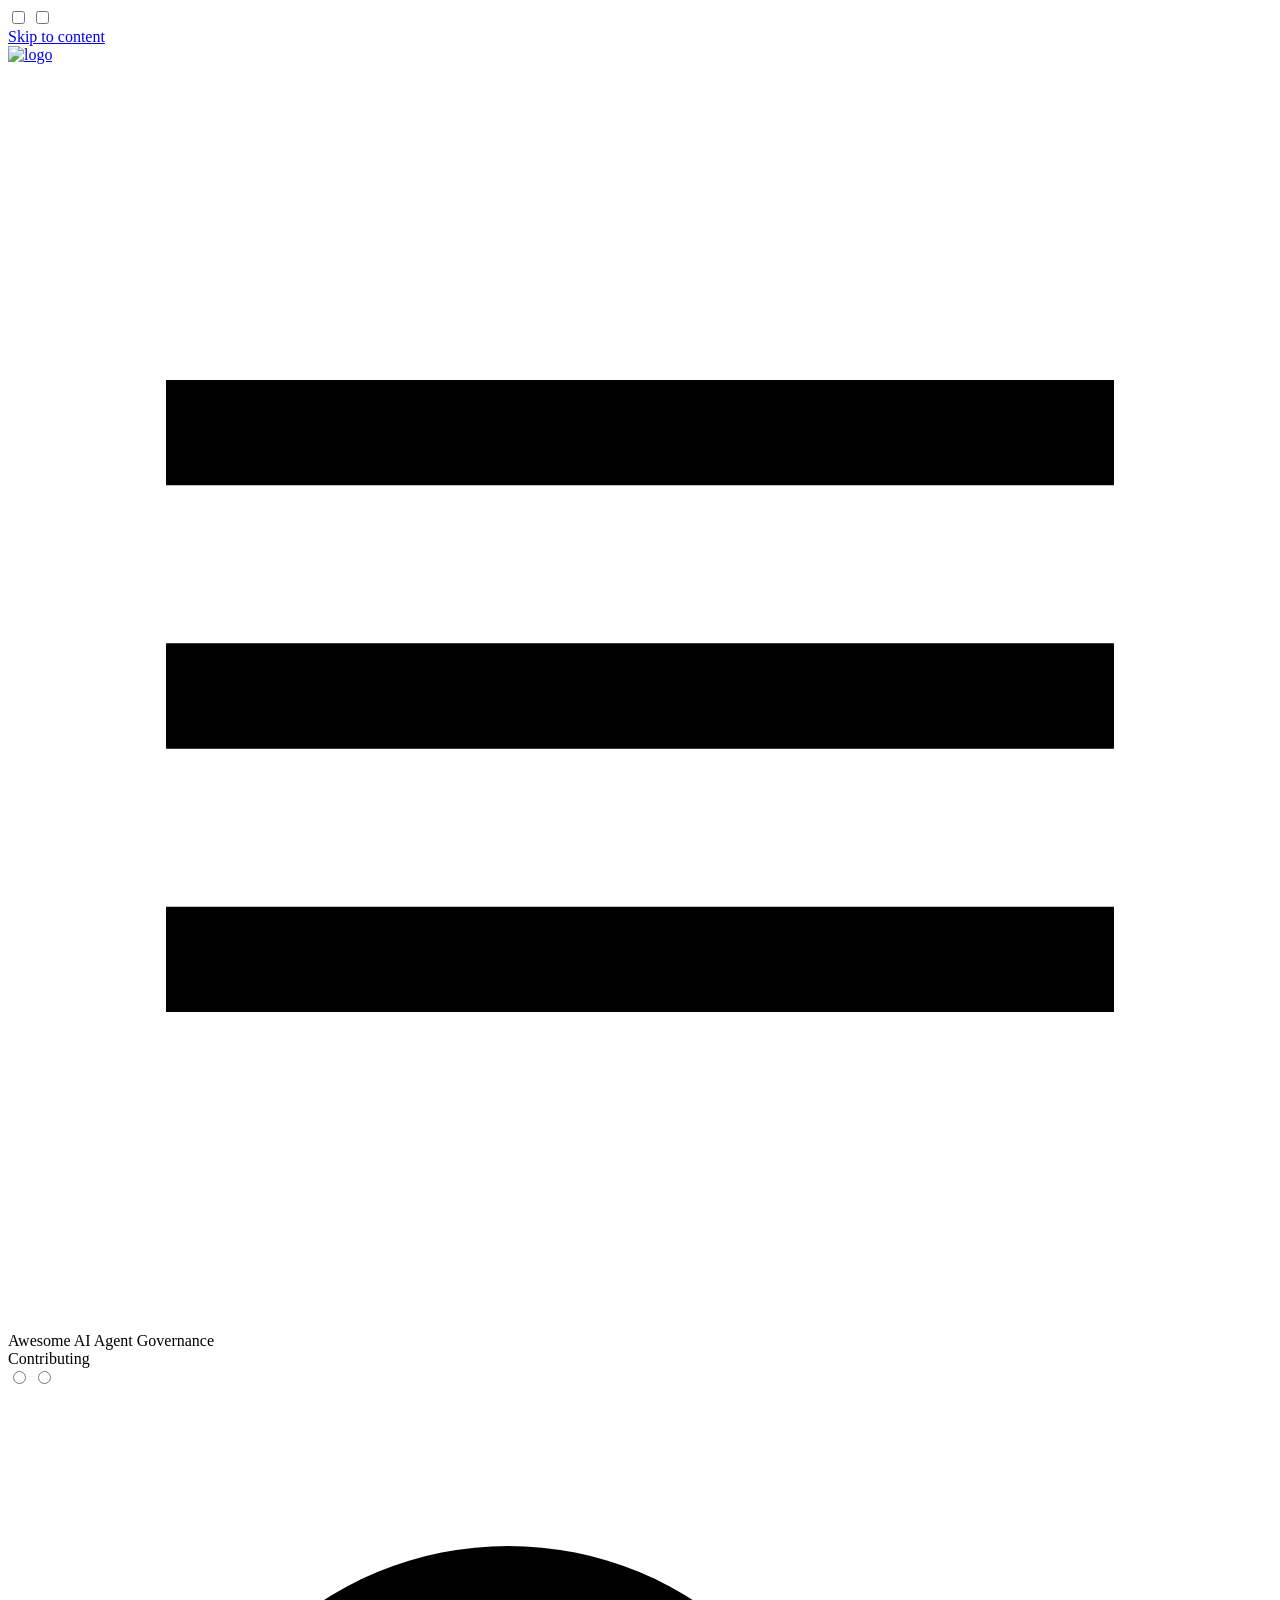
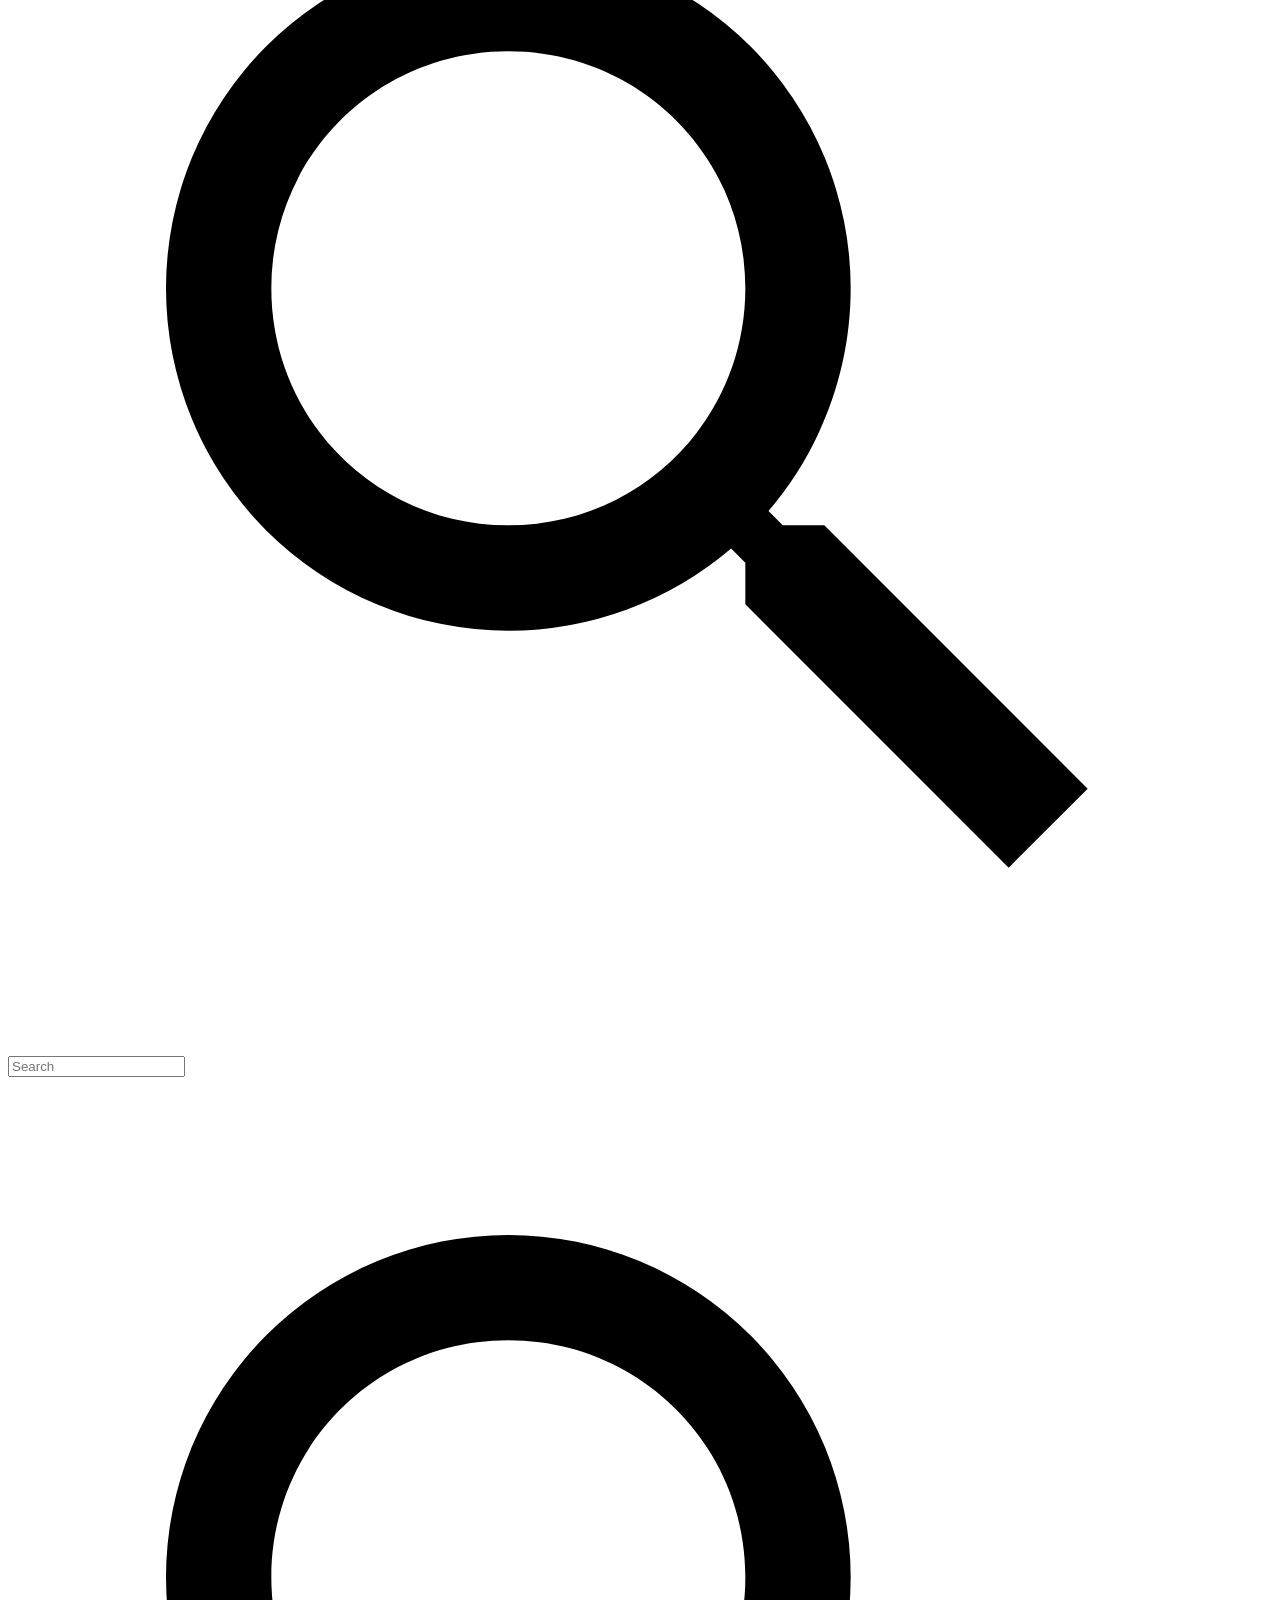
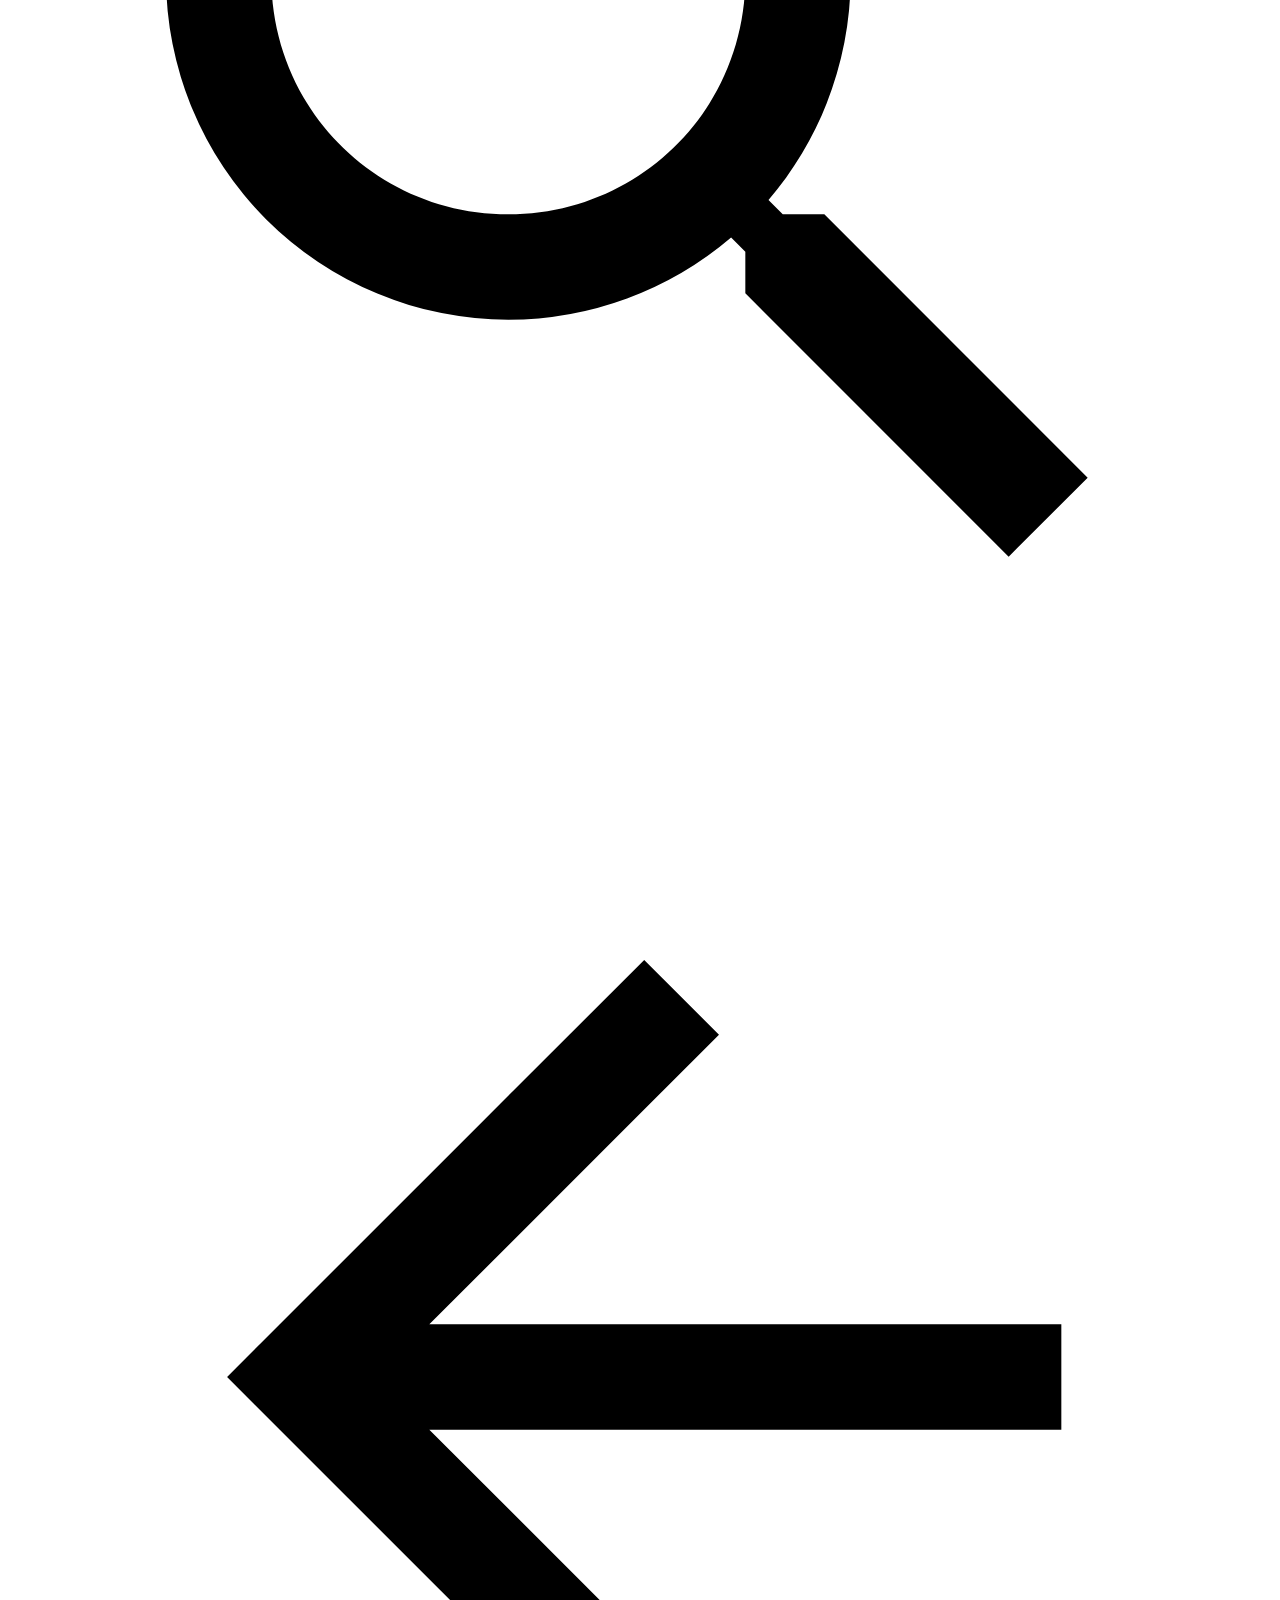
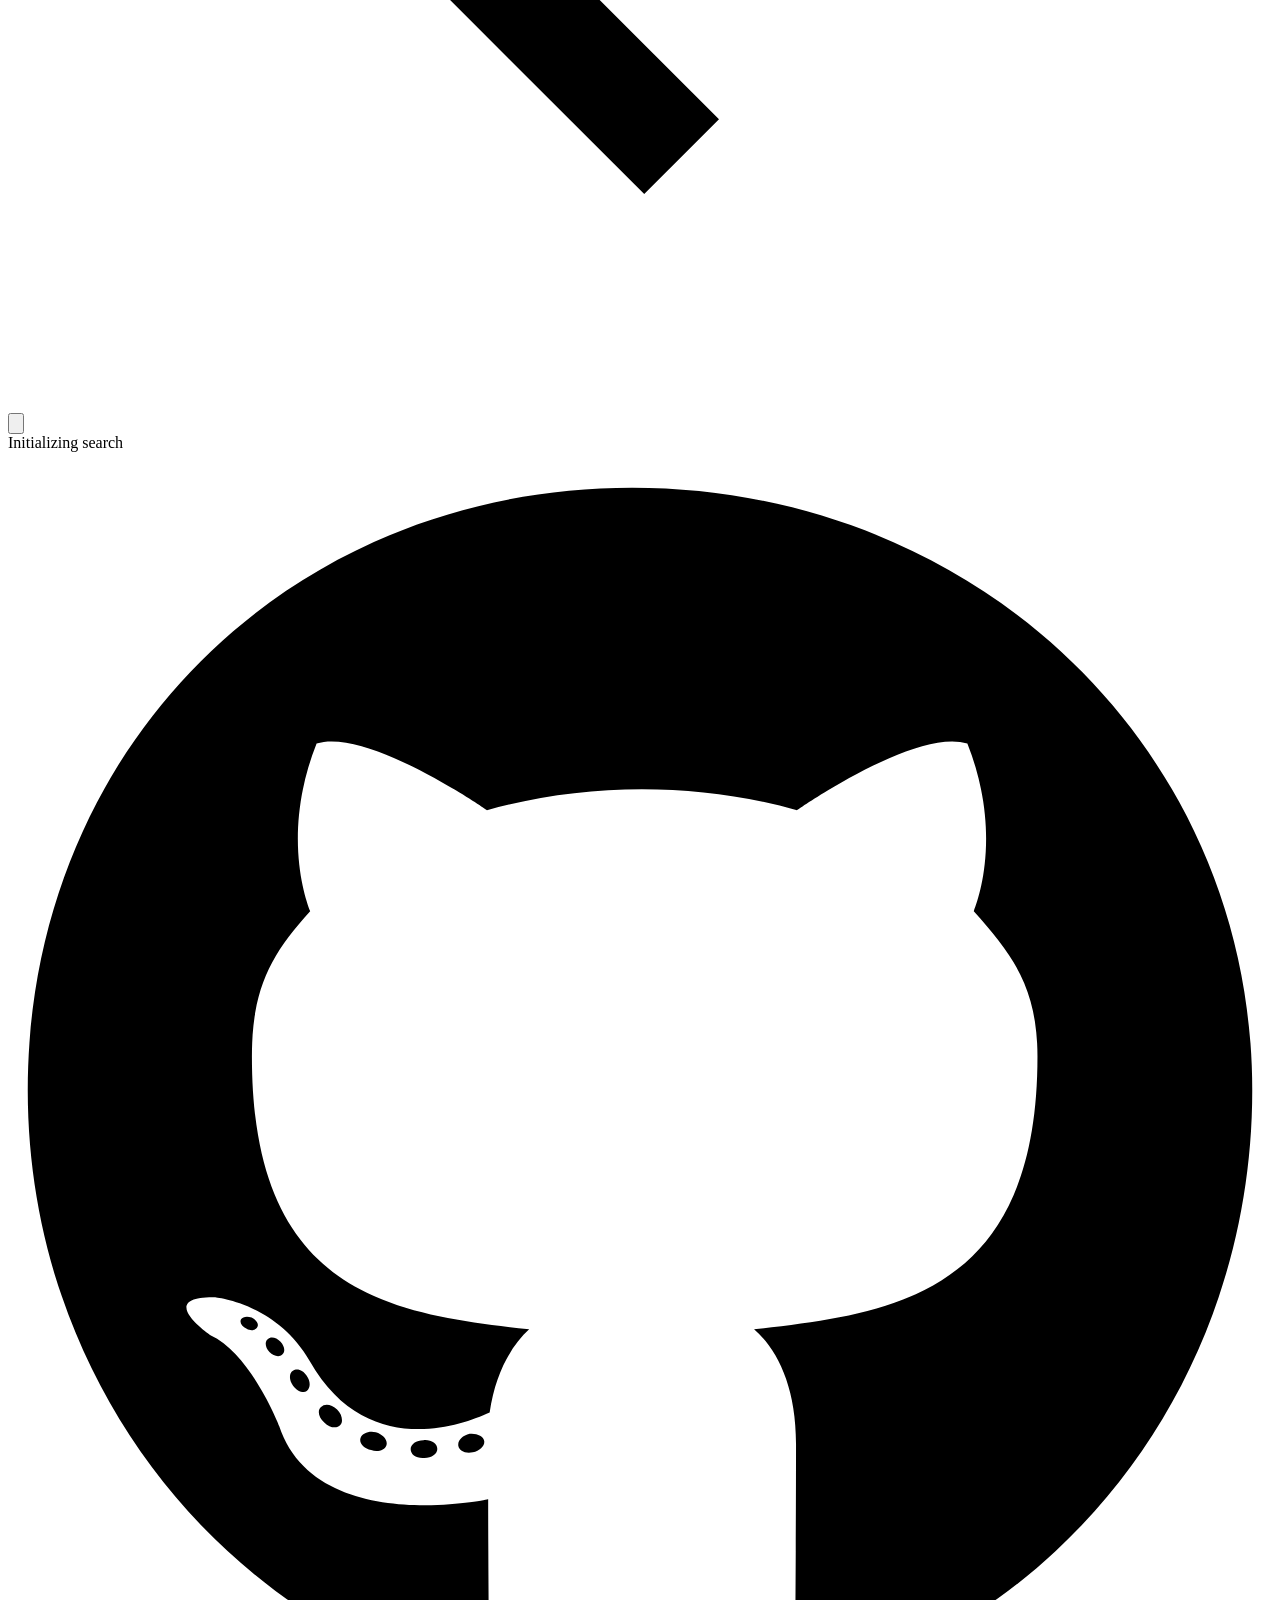
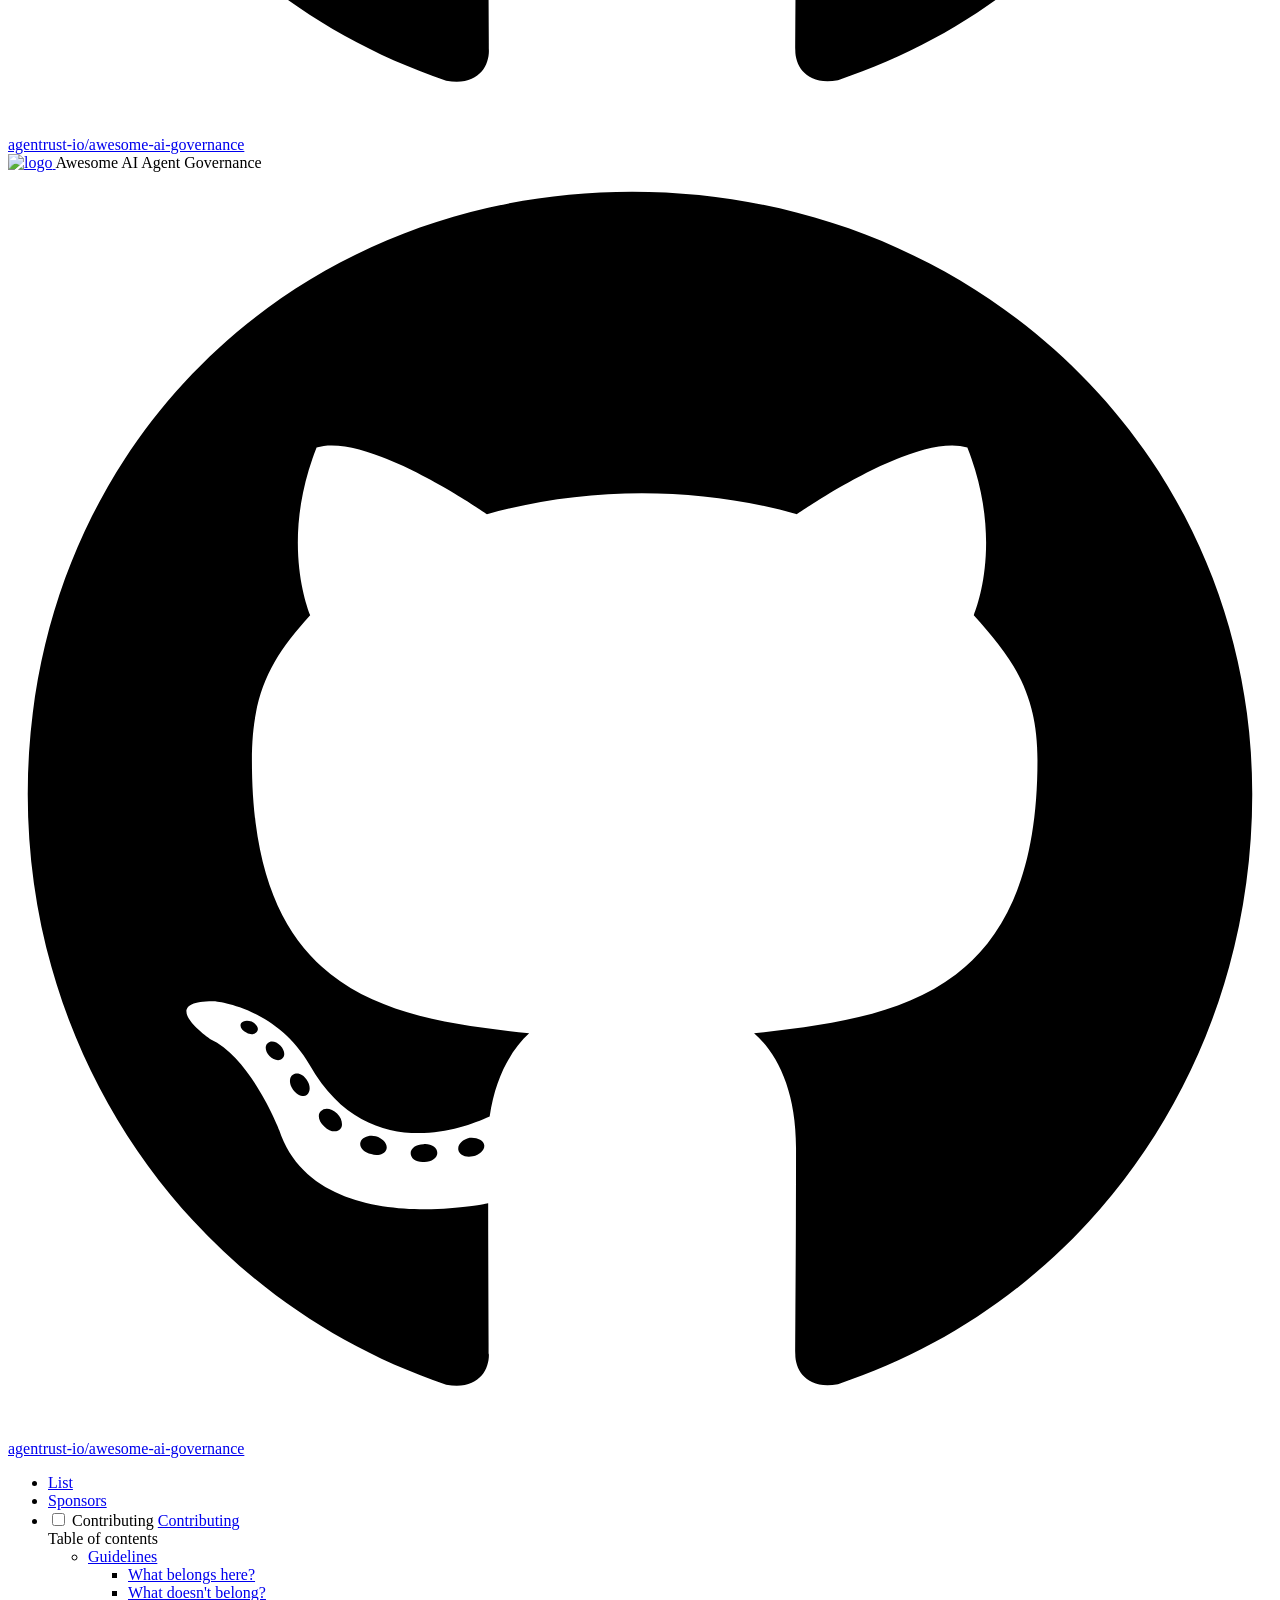
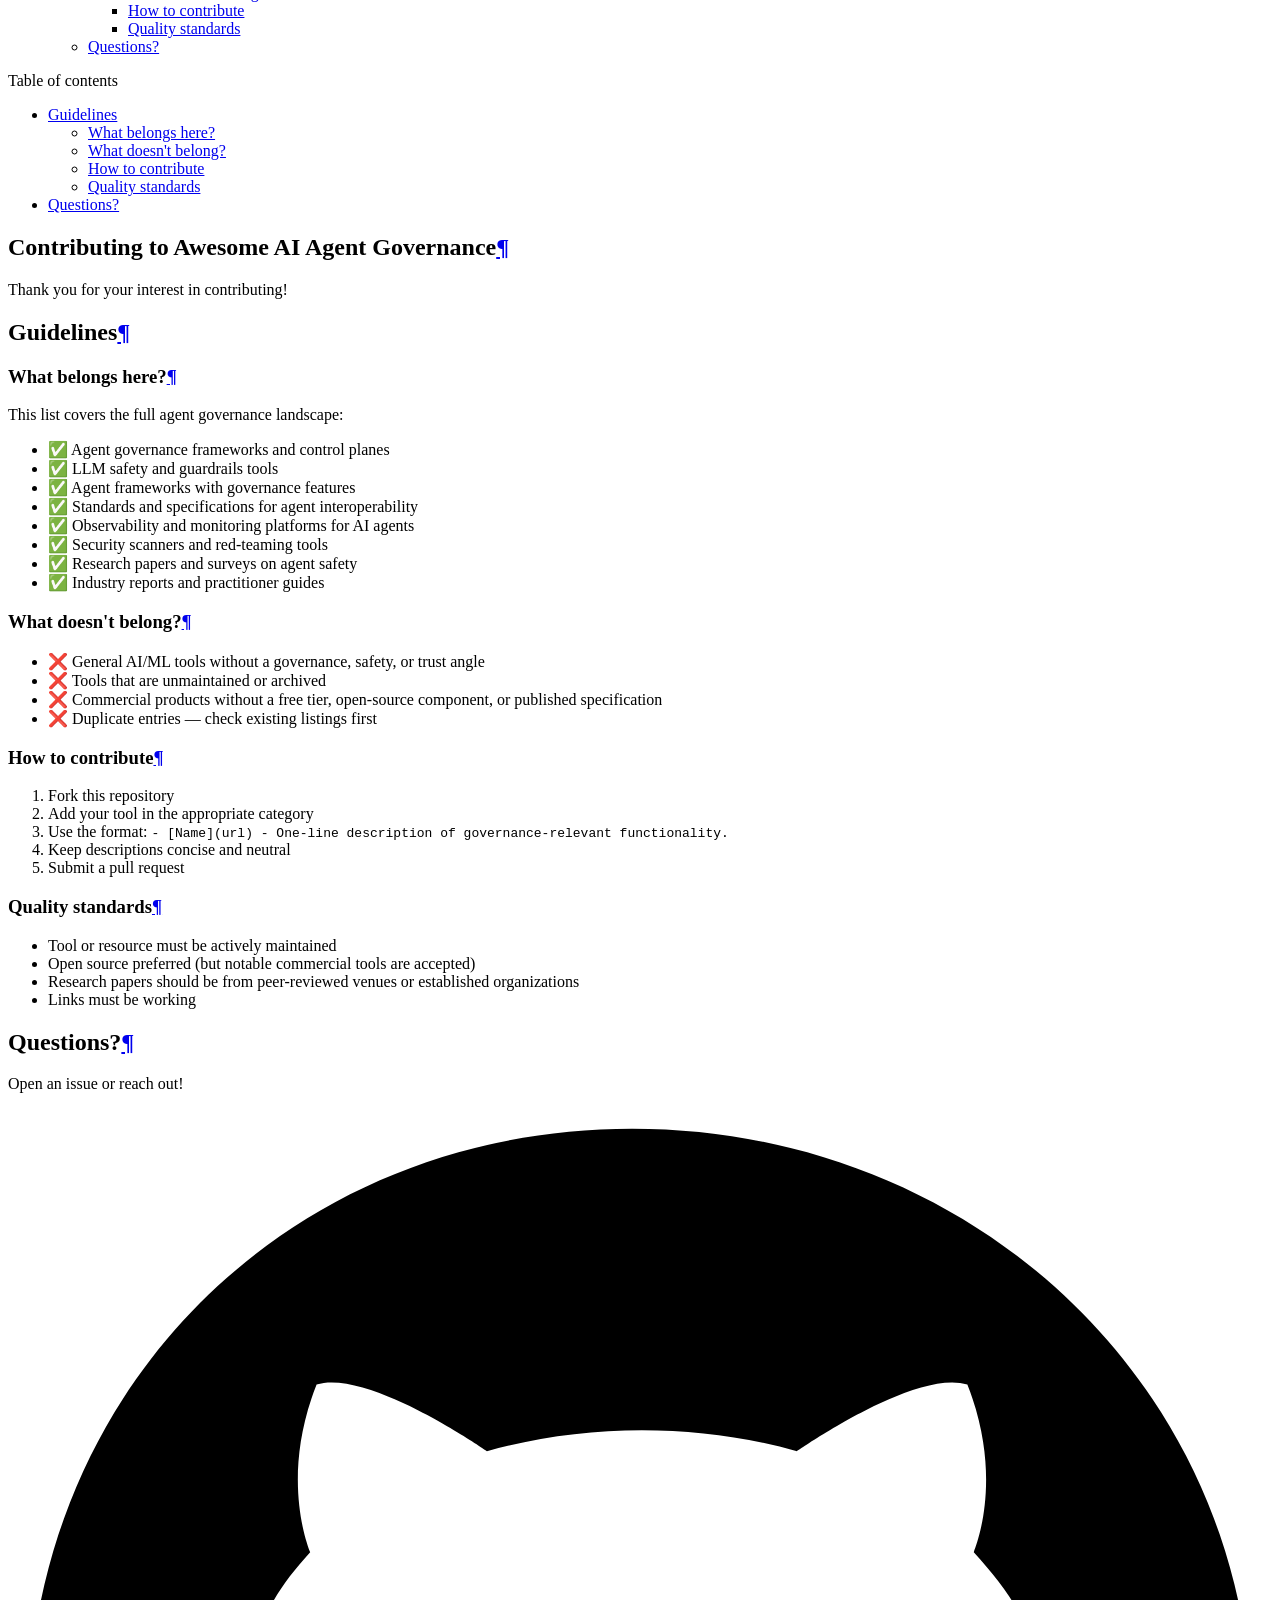
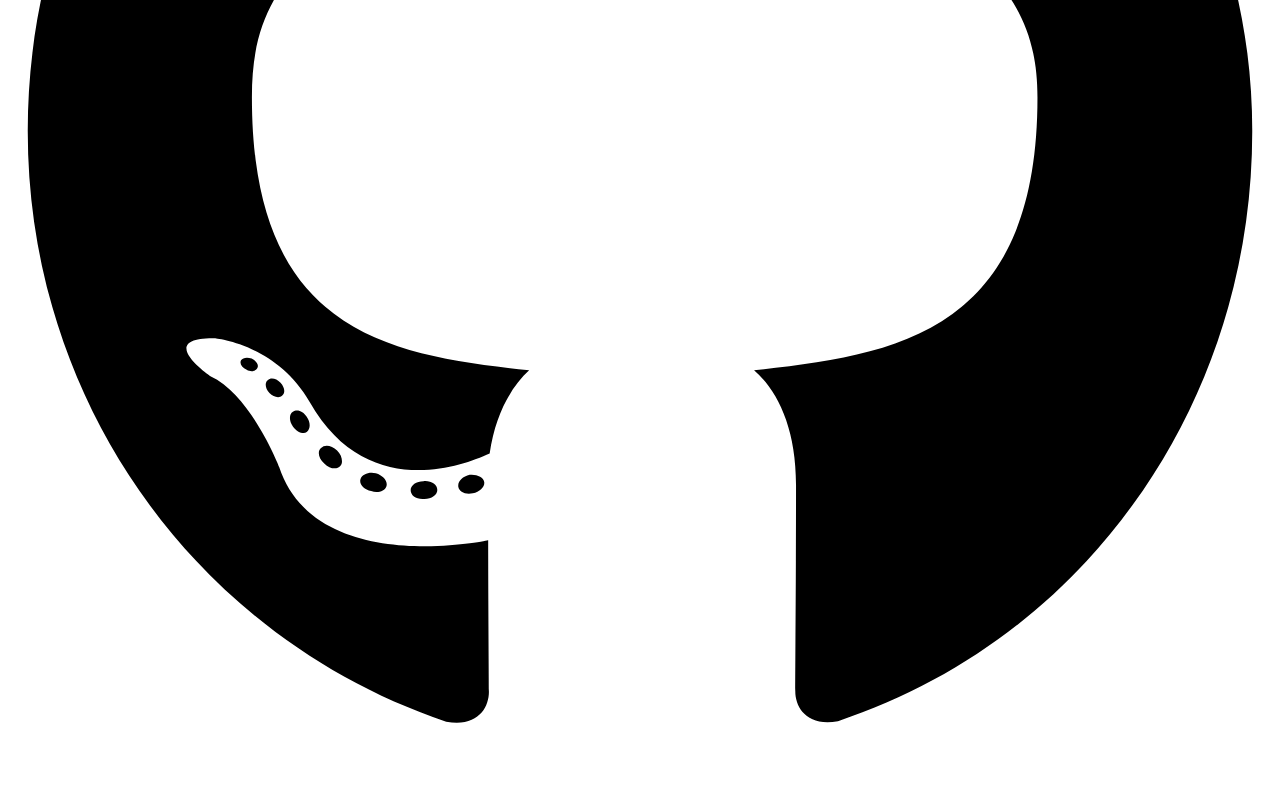
==== CONTRIBUTING/index.html @ db84e8d8 "Deployed 3b441f0 with MkDocs version: 1.6.1" ====
<!doctype html><html lang=en class=no-js> <head><meta charset=utf-8><meta name=viewport content="width=device-width,initial-scale=1"><meta name=description content="A curated list of tools, frameworks, standards, and resources for governing autonomous AI agents"><link href=https://governance.agentrust-io.com/CONTRIBUTING/ rel=canonical><link href=../SPONSORS/ rel=prev><link rel=icon href=../docs/assets/icon.svg><meta name=generator content="mkdocs-1.6.1, mkdocs-material-9.7.7"><title>Contributing - Awesome AI Agent Governance</title><link rel=stylesheet href=../assets/stylesheets/main.ec1eaa64.min.css><link rel=stylesheet href=../assets/stylesheets/palette.ab4e12ef.min.css><link rel=stylesheet href="https://agentrust-io.com/design-system.css?v=21"><script>__md_scope=new URL("..",location),__md_hash=e=>[...e].reduce(((e,_)=>(e<<5)-e+_.charCodeAt(0)),0),__md_get=(e,_=localStorage,t=__md_scope)=>JSON.parse(_.getItem(t.pathname+"."+e)),__md_set=(e,_,t=localStorage,a=__md_scope)=>{try{t.setItem(a.pathname+"."+e,JSON.stringify(_))}catch(e){}}</script><meta property=og:type content=website><meta property=og:site_name content="Awesome AI Agent Governance"><meta property=og:title content="Contributing - Awesome AI Agent Governance"><meta property=og:description content="A curated list of tools, frameworks, standards, and resources for governing autonomous AI agents"><meta content=https://governance.agentrust-io.com/CONTRIBUTING/ property=og:url><meta property=og:image content=https://governance.agentrust-io.com/docs/assets/og.png><meta property=og:image:width content=1200><meta property=og:image:height content=630><meta property=og:image:alt content="Awesome AI Agent Governance: a curated list"><meta property=og:locale content=en_US><meta name=twitter:card content=summary_large_image><meta name=twitter:title content="Contributing - Awesome AI Agent Governance"><meta name=twitter:description content="A curated list of tools, frameworks, standards, and resources for governing autonomous AI agents"><meta name=twitter:image content=https://governance.agentrust-io.com/docs/assets/og.png><script type=application/ld+json>
  {
    "@context": "https://schema.org",
    "@graph": [
      {
        "@type": "CollectionPage",
        "name": "Awesome AI Agent Governance",
        "description": "A community-curated list of tools, frameworks, standards, and research for governing autonomous AI agents, maintained by AgenTrust alongside its open specifications for verifiable AI.",
        "url": "https://governance.agentrust-io.com/",
        "isPartOf": { "@type": "WebSite", "name": "Awesome AI Agent Governance", "url": "https://governance.agentrust-io.com/" },
        "publisher": { "@id": "https://agentrust-io.com/#organization" }
      },
      {
        "@type": "Organization",
        "@id": "https://agentrust-io.com/#organization",
        "name": "AgenTrust",
        "url": "https://agentrust-io.com/",
        "sameAs": [
          "https://github.com/agentrust-io",
          "https://trace.agentrust-io.com",
          "https://manifest.agentrust-io.com",
          "https://cmcp.agentrust-io.com",
          "https://ca2a.agentrust-io.com",
          "https://wcm.agentrust-io.com",
          "https://tests.agentrust-io.com"
        ]
      }
    ]
  }
  </script></head> <body dir=ltr data-md-color-scheme=default data-md-color-primary=custom data-md-color-accent=custom> <input class=md-toggle data-md-toggle=drawer type=checkbox id=__drawer autocomplete=off> <input class=md-toggle data-md-toggle=search type=checkbox id=__search autocomplete=off> <label class=md-overlay for=__drawer></label> <div data-md-component=skip> <a href=#contributing-to-awesome-ai-agent-governance class=md-skip> Skip to content </a> </div> <div data-md-component=announce> </div> <header class="md-header md-header--shadow" data-md-component=header> <nav class="md-header__inner md-grid" aria-label=Header> <a href=.. title="Awesome AI Agent Governance" class="md-header__button md-logo" aria-label="Awesome AI Agent Governance" data-md-component=logo> <img src=../docs/assets/icon.svg alt=logo> </a> <label class="md-header__button md-icon" for=__drawer> <svg xmlns=http://www.w3.org/2000/svg viewbox="0 0 24 24"><path d="M3 6h18v2H3zm0 5h18v2H3zm0 5h18v2H3z"/></svg> </label> <div class=md-header__title data-md-component=header-title> <div class=md-header__ellipsis> <div class=md-header__topic> <span class=md-ellipsis> Awesome AI Agent Governance </span> </div> <div class=md-header__topic data-md-component=header-topic> <span class=md-ellipsis> Contributing </span> </div> </div> </div> <form class=md-header__option data-md-component=palette> <input class=md-option data-md-color-media data-md-color-scheme=default data-md-color-primary=custom data-md-color-accent=custom aria-label="Switch to dark mode" type=radio name=__palette id=__palette_0> <label class="md-header__button md-icon" title="Switch to dark mode" for=__palette_1 hidden> <svg xmlns=http://www.w3.org/2000/svg viewbox="0 0 24 24"><path d="M12 18c-.89 0-1.74-.2-2.5-.55C11.56 16.5 13 14.42 13 12s-1.44-4.5-3.5-5.45C10.26 6.2 11.11 6 12 6a6 6 0 0 1 6 6 6 6 0 0 1-6 6m8-9.31V4h-4.69L12 .69 8.69 4H4v4.69L.69 12 4 15.31V20h4.69L12 23.31 15.31 20H20v-4.69L23.31 12z"/></svg> </label> <input class=md-option data-md-color-media data-md-color-scheme=slate data-md-color-primary=custom data-md-color-accent=custom aria-label="Switch to light mode" type=radio name=__palette id=__palette_1> <label class="md-header__button md-icon" title="Switch to light mode" for=__palette_0 hidden> <svg xmlns=http://www.w3.org/2000/svg viewbox="0 0 24 24"><path d="M12 8a4 4 0 0 0-4 4 4 4 0 0 0 4 4 4 4 0 0 0 4-4 4 4 0 0 0-4-4m0 10a6 6 0 0 1-6-6 6 6 0 0 1 6-6 6 6 0 0 1 6 6 6 6 0 0 1-6 6m8-9.31V4h-4.69L12 .69 8.69 4H4v4.69L.69 12 4 15.31V20h4.69L12 23.31 15.31 20H20v-4.69L23.31 12z"/></svg> </label> </form> <script>var palette=__md_get("__palette");if(palette&&palette.color){if("(prefers-color-scheme)"===palette.color.media){var media=matchMedia("(prefers-color-scheme: light)"),input=document.querySelector(media.matches?"[data-md-color-media='(prefers-color-scheme: light)']":"[data-md-color-media='(prefers-color-scheme: dark)']");palette.color.media=input.getAttribute("data-md-color-media"),palette.color.scheme=input.getAttribute("data-md-color-scheme"),palette.color.primary=input.getAttribute("data-md-color-primary"),palette.color.accent=input.getAttribute("data-md-color-accent")}for(var[key,value]of Object.entries(palette.color))document.body.setAttribute("data-md-color-"+key,value)}</script> <label class="md-header__button md-icon" for=__search> <svg xmlns=http://www.w3.org/2000/svg viewbox="0 0 24 24"><path d="M9.5 3A6.5 6.5 0 0 1 16 9.5c0 1.61-.59 3.09-1.56 4.23l.27.27h.79l5 5-1.5 1.5-5-5v-.79l-.27-.27A6.52 6.52 0 0 1 9.5 16 6.5 6.5 0 0 1 3 9.5 6.5 6.5 0 0 1 9.5 3m0 2C7 5 5 7 5 9.5S7 14 9.5 14 14 12 14 9.5 12 5 9.5 5"/></svg> </label> <div class=md-search data-md-component=search role=dialog> <label class=md-search__overlay for=__search></label> <div class=md-search__inner role=search> <form class=md-search__form name=search> <input type=text class=md-search__input name=query aria-label=Search placeholder=Search autocapitalize=off autocorrect=off autocomplete=off spellcheck=false data-md-component=search-query required> <label class="md-search__icon md-icon" for=__search> <svg xmlns=http://www.w3.org/2000/svg viewbox="0 0 24 24"><path d="M9.5 3A6.5 6.5 0 0 1 16 9.5c0 1.61-.59 3.09-1.56 4.23l.27.27h.79l5 5-1.5 1.5-5-5v-.79l-.27-.27A6.52 6.52 0 0 1 9.5 16 6.5 6.5 0 0 1 3 9.5 6.5 6.5 0 0 1 9.5 3m0 2C7 5 5 7 5 9.5S7 14 9.5 14 14 12 14 9.5 12 5 9.5 5"/></svg> <svg xmlns=http://www.w3.org/2000/svg viewbox="0 0 24 24"><path d="M20 11v2H8l5.5 5.5-1.42 1.42L4.16 12l7.92-7.92L13.5 5.5 8 11z"/></svg> </label> <nav class=md-search__options aria-label=Search> <button type=reset class="md-search__icon md-icon" title=Clear aria-label=Clear tabindex=-1> <svg xmlns=http://www.w3.org/2000/svg viewbox="0 0 24 24"><path d="M19 6.41 17.59 5 12 10.59 6.41 5 5 6.41 10.59 12 5 17.59 6.41 19 12 13.41 17.59 19 19 17.59 13.41 12z"/></svg> </button> </nav> <div class=md-search__suggest data-md-component=search-suggest></div> </form> <div class=md-search__output> <div class=md-search__scrollwrap tabindex=0 data-md-scrollfix> <div class=md-search-result data-md-component=search-result> <div class=md-search-result__meta> Initializing search </div> <ol class=md-search-result__list role=presentation></ol> </div> </div> </div> </div> </div> <div class=md-header__source> <a href=https://github.com/agentrust-io/awesome-ai-governance title="Go to repository" class=md-source data-md-component=source> <div class="md-source__icon md-icon"> <svg xmlns=http://www.w3.org/2000/svg viewbox="0 0 512 512"><!-- Font Awesome Free 7.1.0 by @fontawesome - https://fontawesome.com License - https://fontawesome.com/license/free (Icons: CC BY 4.0, Fonts: SIL OFL 1.1, Code: MIT License) Copyright 2025 Fonticons, Inc.--><path d="M173.9 397.4c0 2-2.3 3.6-5.2 3.6-3.3.3-5.6-1.3-5.6-3.6 0-2 2.3-3.6 5.2-3.6 3-.3 5.6 1.3 5.6 3.6m-31.1-4.5c-.7 2 1.3 4.3 4.3 4.9 2.6 1 5.6 0 6.2-2s-1.3-4.3-4.3-5.2c-2.6-.7-5.5.3-6.2 2.3m44.2-1.7c-2.9.7-4.9 2.6-4.6 4.9.3 2 2.9 3.3 5.9 2.6 2.9-.7 4.9-2.6 4.6-4.6-.3-1.9-3-3.2-5.9-2.9M252.8 8C114.1 8 8 113.3 8 252c0 110.9 69.8 205.8 169.5 239.2 12.8 2.3 17.3-5.6 17.3-12.1 0-6.2-.3-40.4-.3-61.4 0 0-70 15-84.7-29.8 0 0-11.4-29.1-27.8-36.6 0 0-22.9-15.7 1.6-15.4 0 0 24.9 2 38.6 25.8 21.9 38.6 58.6 27.5 72.9 20.9 2.3-16 8.8-27.1 16-33.7-55.9-6.2-112.3-14.3-112.3-110.5 0-27.5 7.6-41.3 23.6-58.9-2.6-6.5-11.1-33.3 2.6-67.9 20.9-6.5 69 27 69 27 20-5.6 41.5-8.5 62.8-8.5s42.8 2.9 62.8 8.5c0 0 48.1-33.6 69-27 13.7 34.7 5.2 61.4 2.6 67.9 16 17.7 25.8 31.5 25.8 58.9 0 96.5-58.9 104.2-114.8 110.5 9.2 7.9 17 22.9 17 46.4 0 33.7-.3 75.4-.3 83.6 0 6.5 4.6 14.4 17.3 12.1C436.2 457.8 504 362.9 504 252 504 113.3 391.5 8 252.8 8M105.2 352.9c-1.3 1-1 3.3.7 5.2 1.6 1.6 3.9 2.3 5.2 1 1.3-1 1-3.3-.7-5.2-1.6-1.6-3.9-2.3-5.2-1m-10.8-8.1c-.7 1.3.3 2.9 2.3 3.9 1.6 1 3.6.7 4.3-.7.7-1.3-.3-2.9-2.3-3.9-2-.6-3.6-.3-4.3.7m32.4 35.6c-1.6 1.3-1 4.3 1.3 6.2 2.3 2.3 5.2 2.6 6.5 1 1.3-1.3.7-4.3-1.3-6.2-2.2-2.3-5.2-2.6-6.5-1m-11.4-14.7c-1.6 1-1.6 3.6 0 5.9s4.3 3.3 5.6 2.3c1.6-1.3 1.6-3.9 0-6.2-1.4-2.3-4-3.3-5.6-2"/></svg> </div> <div class=md-source__repository> agentrust-io/awesome-ai-governance </div> </a> </div> </nav> </header> <div class=md-container data-md-component=container> <main class=md-main data-md-component=main> <div class="md-main__inner md-grid"> <div class="md-sidebar md-sidebar--primary" data-md-component=sidebar data-md-type=navigation> <div class=md-sidebar__scrollwrap> <div class=md-sidebar__inner> <nav class="md-nav md-nav--primary" aria-label=Navigation data-md-level=0> <label class=md-nav__title for=__drawer> <a href=.. title="Awesome AI Agent Governance" class="md-nav__button md-logo" aria-label="Awesome AI Agent Governance" data-md-component=logo> <img src=../docs/assets/icon.svg alt=logo> </a> Awesome AI Agent Governance </label> <div class=md-nav__source> <a href=https://github.com/agentrust-io/awesome-ai-governance title="Go to repository" class=md-source data-md-component=source> <div class="md-source__icon md-icon"> <svg xmlns=http://www.w3.org/2000/svg viewbox="0 0 512 512"><!-- Font Awesome Free 7.1.0 by @fontawesome - https://fontawesome.com License - https://fontawesome.com/license/free (Icons: CC BY 4.0, Fonts: SIL OFL 1.1, Code: MIT License) Copyright 2025 Fonticons, Inc.--><path d="M173.9 397.4c0 2-2.3 3.6-5.2 3.6-3.3.3-5.6-1.3-5.6-3.6 0-2 2.3-3.6 5.2-3.6 3-.3 5.6 1.3 5.6 3.6m-31.1-4.5c-.7 2 1.3 4.3 4.3 4.9 2.6 1 5.6 0 6.2-2s-1.3-4.3-4.3-5.2c-2.6-.7-5.5.3-6.2 2.3m44.2-1.7c-2.9.7-4.9 2.6-4.6 4.9.3 2 2.9 3.3 5.9 2.6 2.9-.7 4.9-2.6 4.6-4.6-.3-1.9-3-3.2-5.9-2.9M252.8 8C114.1 8 8 113.3 8 252c0 110.9 69.8 205.8 169.5 239.2 12.8 2.3 17.3-5.6 17.3-12.1 0-6.2-.3-40.4-.3-61.4 0 0-70 15-84.7-29.8 0 0-11.4-29.1-27.8-36.6 0 0-22.9-15.7 1.6-15.4 0 0 24.9 2 38.6 25.8 21.9 38.6 58.6 27.5 72.9 20.9 2.3-16 8.8-27.1 16-33.7-55.9-6.2-112.3-14.3-112.3-110.5 0-27.5 7.6-41.3 23.6-58.9-2.6-6.5-11.1-33.3 2.6-67.9 20.9-6.5 69 27 69 27 20-5.6 41.5-8.5 62.8-8.5s42.8 2.9 62.8 8.5c0 0 48.1-33.6 69-27 13.7 34.7 5.2 61.4 2.6 67.9 16 17.7 25.8 31.5 25.8 58.9 0 96.5-58.9 104.2-114.8 110.5 9.2 7.9 17 22.9 17 46.4 0 33.7-.3 75.4-.3 83.6 0 6.5 4.6 14.4 17.3 12.1C436.2 457.8 504 362.9 504 252 504 113.3 391.5 8 252.8 8M105.2 352.9c-1.3 1-1 3.3.7 5.2 1.6 1.6 3.9 2.3 5.2 1 1.3-1 1-3.3-.7-5.2-1.6-1.6-3.9-2.3-5.2-1m-10.8-8.1c-.7 1.3.3 2.9 2.3 3.9 1.6 1 3.6.7 4.3-.7.7-1.3-.3-2.9-2.3-3.9-2-.6-3.6-.3-4.3.7m32.4 35.6c-1.6 1.3-1 4.3 1.3 6.2 2.3 2.3 5.2 2.6 6.5 1 1.3-1.3.7-4.3-1.3-6.2-2.2-2.3-5.2-2.6-6.5-1m-11.4-14.7c-1.6 1-1.6 3.6 0 5.9s4.3 3.3 5.6 2.3c1.6-1.3 1.6-3.9 0-6.2-1.4-2.3-4-3.3-5.6-2"/></svg> </div> <div class=md-source__repository> agentrust-io/awesome-ai-governance </div> </a> </div> <ul class=md-nav__list data-md-scrollfix> <li class=md-nav__item> <a href=.. class=md-nav__link> <span class=md-ellipsis> List </span> </a> </li> <li class=md-nav__item> <a href=../SPONSORS/ class=md-nav__link> <span class=md-ellipsis> Sponsors </span> </a> </li> <li class="md-nav__item md-nav__item--active"> <input class="md-nav__toggle md-toggle" type=checkbox id=__toc> <label class="md-nav__link md-nav__link--active" for=__toc> <span class=md-ellipsis> Contributing </span> <span class="md-nav__icon md-icon"></span> </label> <a href=./ class="md-nav__link md-nav__link--active"> <span class=md-ellipsis> Contributing </span> </a> <nav class="md-nav md-nav--secondary" aria-label="Table of contents"> <label class=md-nav__title for=__toc> <span class="md-nav__icon md-icon"></span> Table of contents </label> <ul class=md-nav__list data-md-component=toc data-md-scrollfix> <li class=md-nav__item> <a href=#guidelines class=md-nav__link> <span class=md-ellipsis> Guidelines </span> </a> <nav class=md-nav aria-label=Guidelines> <ul class=md-nav__list> <li class=md-nav__item> <a href=#what-belongs-here class=md-nav__link> <span class=md-ellipsis> What belongs here? </span> </a> </li> <li class=md-nav__item> <a href=#what-doesnt-belong class=md-nav__link> <span class=md-ellipsis> What doesn't belong? </span> </a> </li> <li class=md-nav__item> <a href=#how-to-contribute class=md-nav__link> <span class=md-ellipsis> How to contribute </span> </a> </li> <li class=md-nav__item> <a href=#quality-standards class=md-nav__link> <span class=md-ellipsis> Quality standards </span> </a> </li> </ul> </nav> </li> <li class=md-nav__item> <a href=#questions class=md-nav__link> <span class=md-ellipsis> Questions? </span> </a> </li> </ul> </nav> </li> </ul> </nav> </div> </div> </div> <div class="md-sidebar md-sidebar--secondary" data-md-component=sidebar data-md-type=toc> <div class=md-sidebar__scrollwrap> <div class=md-sidebar__inner> <nav class="md-nav md-nav--secondary" aria-label="Table of contents"> <label class=md-nav__title for=__toc> <span class="md-nav__icon md-icon"></span> Table of contents </label> <ul class=md-nav__list data-md-component=toc data-md-scrollfix> <li class=md-nav__item> <a href=#guidelines class=md-nav__link> <span class=md-ellipsis> Guidelines </span> </a> <nav class=md-nav aria-label=Guidelines> <ul class=md-nav__list> <li class=md-nav__item> <a href=#what-belongs-here class=md-nav__link> <span class=md-ellipsis> What belongs here? </span> </a> </li> <li class=md-nav__item> <a href=#what-doesnt-belong class=md-nav__link> <span class=md-ellipsis> What doesn't belong? </span> </a> </li> <li class=md-nav__item> <a href=#how-to-contribute class=md-nav__link> <span class=md-ellipsis> How to contribute </span> </a> </li> <li class=md-nav__item> <a href=#quality-standards class=md-nav__link> <span class=md-ellipsis> Quality standards </span> </a> </li> </ul> </nav> </li> <li class=md-nav__item> <a href=#questions class=md-nav__link> <span class=md-ellipsis> Questions? </span> </a> </li> </ul> </nav> </div> </div> </div> <div class=md-content data-md-component=content> <article class="md-content__inner md-typeset"> <h1 id=contributing-to-awesome-ai-agent-governance>Contributing to Awesome AI Agent Governance<a class=headerlink href=#contributing-to-awesome-ai-agent-governance title="Permanent link">&para;</a></h1> <p>Thank you for your interest in contributing!</p> <h2 id=guidelines>Guidelines<a class=headerlink href=#guidelines title="Permanent link">&para;</a></h2> <h3 id=what-belongs-here>What belongs here?<a class=headerlink href=#what-belongs-here title="Permanent link">&para;</a></h3> <p>This list covers the full agent governance landscape:</p> <ul> <li>✅ Agent governance frameworks and control planes</li> <li>✅ LLM safety and guardrails tools</li> <li>✅ Agent frameworks with governance features</li> <li>✅ Standards and specifications for agent interoperability</li> <li>✅ Observability and monitoring platforms for AI agents</li> <li>✅ Security scanners and red-teaming tools</li> <li>✅ Research papers and surveys on agent safety</li> <li>✅ Industry reports and practitioner guides</li> </ul> <h3 id=what-doesnt-belong>What doesn't belong?<a class=headerlink href=#what-doesnt-belong title="Permanent link">&para;</a></h3> <ul> <li>❌ General AI/ML tools without a governance, safety, or trust angle</li> <li>❌ Tools that are unmaintained or archived</li> <li>❌ Commercial products without a free tier, open-source component, or published specification</li> <li>❌ Duplicate entries — check existing listings first</li> </ul> <h3 id=how-to-contribute>How to contribute<a class=headerlink href=#how-to-contribute title="Permanent link">&para;</a></h3> <ol> <li>Fork this repository</li> <li>Add your tool in the appropriate category</li> <li>Use the format: <code>- [Name](url) - One-line description of governance-relevant functionality.</code></li> <li>Keep descriptions concise and neutral</li> <li>Submit a pull request</li> </ol> <h3 id=quality-standards>Quality standards<a class=headerlink href=#quality-standards title="Permanent link">&para;</a></h3> <ul> <li>Tool or resource must be actively maintained</li> <li>Open source preferred (but notable commercial tools are accepted)</li> <li>Research papers should be from peer-reviewed venues or established organizations</li> <li>Links must be working</li> </ul> <h2 id=questions>Questions?<a class=headerlink href=#questions title="Permanent link">&para;</a></h2> <p>Open an issue or reach out!</p> </article> </div> <script>var target=document.getElementById(location.hash.slice(1));target&&target.name&&(target.checked=target.name.startsWith("__tabbed_"))</script> </div> <button type=button class="md-top md-icon" data-md-component=top hidden> <svg xmlns=http://www.w3.org/2000/svg viewbox="0 0 24 24"><path d="M13 20h-2V8l-5.5 5.5-1.42-1.42L12 4.16l7.92 7.92-1.42 1.42L13 8z"/></svg> Back to top </button> </main> <footer class=md-footer> <div class="md-footer-meta md-typeset"> <div class="md-footer-meta__inner md-grid"> <div class=md-copyright> </div> <div class=md-social> <a href=https://github.com/agentrust-io/awesome-ai-governance target=_blank rel=noopener title=github.com class=md-social__link> <svg xmlns=http://www.w3.org/2000/svg viewbox="0 0 512 512"><!-- Font Awesome Free 7.1.0 by @fontawesome - https://fontawesome.com License - https://fontawesome.com/license/free (Icons: CC BY 4.0, Fonts: SIL OFL 1.1, Code: MIT License) Copyright 2025 Fonticons, Inc.--><path d="M173.9 397.4c0 2-2.3 3.6-5.2 3.6-3.3.3-5.6-1.3-5.6-3.6 0-2 2.3-3.6 5.2-3.6 3-.3 5.6 1.3 5.6 3.6m-31.1-4.5c-.7 2 1.3 4.3 4.3 4.9 2.6 1 5.6 0 6.2-2s-1.3-4.3-4.3-5.2c-2.6-.7-5.5.3-6.2 2.3m44.2-1.7c-2.9.7-4.9 2.6-4.6 4.9.3 2 2.9 3.3 5.9 2.6 2.9-.7 4.9-2.6 4.6-4.6-.3-1.9-3-3.2-5.9-2.9M252.8 8C114.1 8 8 113.3 8 252c0 110.9 69.8 205.8 169.5 239.2 12.8 2.3 17.3-5.6 17.3-12.1 0-6.2-.3-40.4-.3-61.4 0 0-70 15-84.7-29.8 0 0-11.4-29.1-27.8-36.6 0 0-22.9-15.7 1.6-15.4 0 0 24.9 2 38.6 25.8 21.9 38.6 58.6 27.5 72.9 20.9 2.3-16 8.8-27.1 16-33.7-55.9-6.2-112.3-14.3-112.3-110.5 0-27.5 7.6-41.3 23.6-58.9-2.6-6.5-11.1-33.3 2.6-67.9 20.9-6.5 69 27 69 27 20-5.6 41.5-8.5 62.8-8.5s42.8 2.9 62.8 8.5c0 0 48.1-33.6 69-27 13.7 34.7 5.2 61.4 2.6 67.9 16 17.7 25.8 31.5 25.8 58.9 0 96.5-58.9 104.2-114.8 110.5 9.2 7.9 17 22.9 17 46.4 0 33.7-.3 75.4-.3 83.6 0 6.5 4.6 14.4 17.3 12.1C436.2 457.8 504 362.9 504 252 504 113.3 391.5 8 252.8 8M105.2 352.9c-1.3 1-1 3.3.7 5.2 1.6 1.6 3.9 2.3 5.2 1 1.3-1 1-3.3-.7-5.2-1.6-1.6-3.9-2.3-5.2-1m-10.8-8.1c-.7 1.3.3 2.9 2.3 3.9 1.6 1 3.6.7 4.3-.7.7-1.3-.3-2.9-2.3-3.9-2-.6-3.6-.3-4.3.7m32.4 35.6c-1.6 1.3-1 4.3 1.3 6.2 2.3 2.3 5.2 2.6 6.5 1 1.3-1.3.7-4.3-1.3-6.2-2.2-2.3-5.2-2.6-6.5-1m-11.4-14.7c-1.6 1-1.6 3.6 0 5.9s4.3 3.3 5.6 2.3c1.6-1.3 1.6-3.9 0-6.2-1.4-2.3-4-3.3-5.6-2"/></svg> </a> </div> </div> </div> </footer> </div> <div class=md-dialog data-md-component=dialog> <div class="md-dialog__inner md-typeset"></div> </div> <script id=__config type=application/json>{"annotate": null, "base": "..", "features": ["navigation.instant", "navigation.tracking", "navigation.top", "search.suggest", "search.highlight", "content.code.copy", "toc.follow", "header.autohide"], "search": "../assets/javascripts/workers/search.2c215733.min.js", "tags": null, "translations": {"clipboard.copied": "Copied to clipboard", "clipboard.copy": "Copy to clipboard", "search.result.more.one": "1 more on this page", "search.result.more.other": "# more on this page", "search.result.none": "No matching documents", "search.result.one": "1 matching document", "search.result.other": "# matching documents", "search.result.placeholder": "Type to start searching", "search.result.term.missing": "Missing", "select.version": "Select version"}, "version": null}</script> <script src=../assets/javascripts/bundle.d7400e89.min.js></script> <script src="https://agentrust-io.com/supernav.js?v=21"></script> </body> </html>
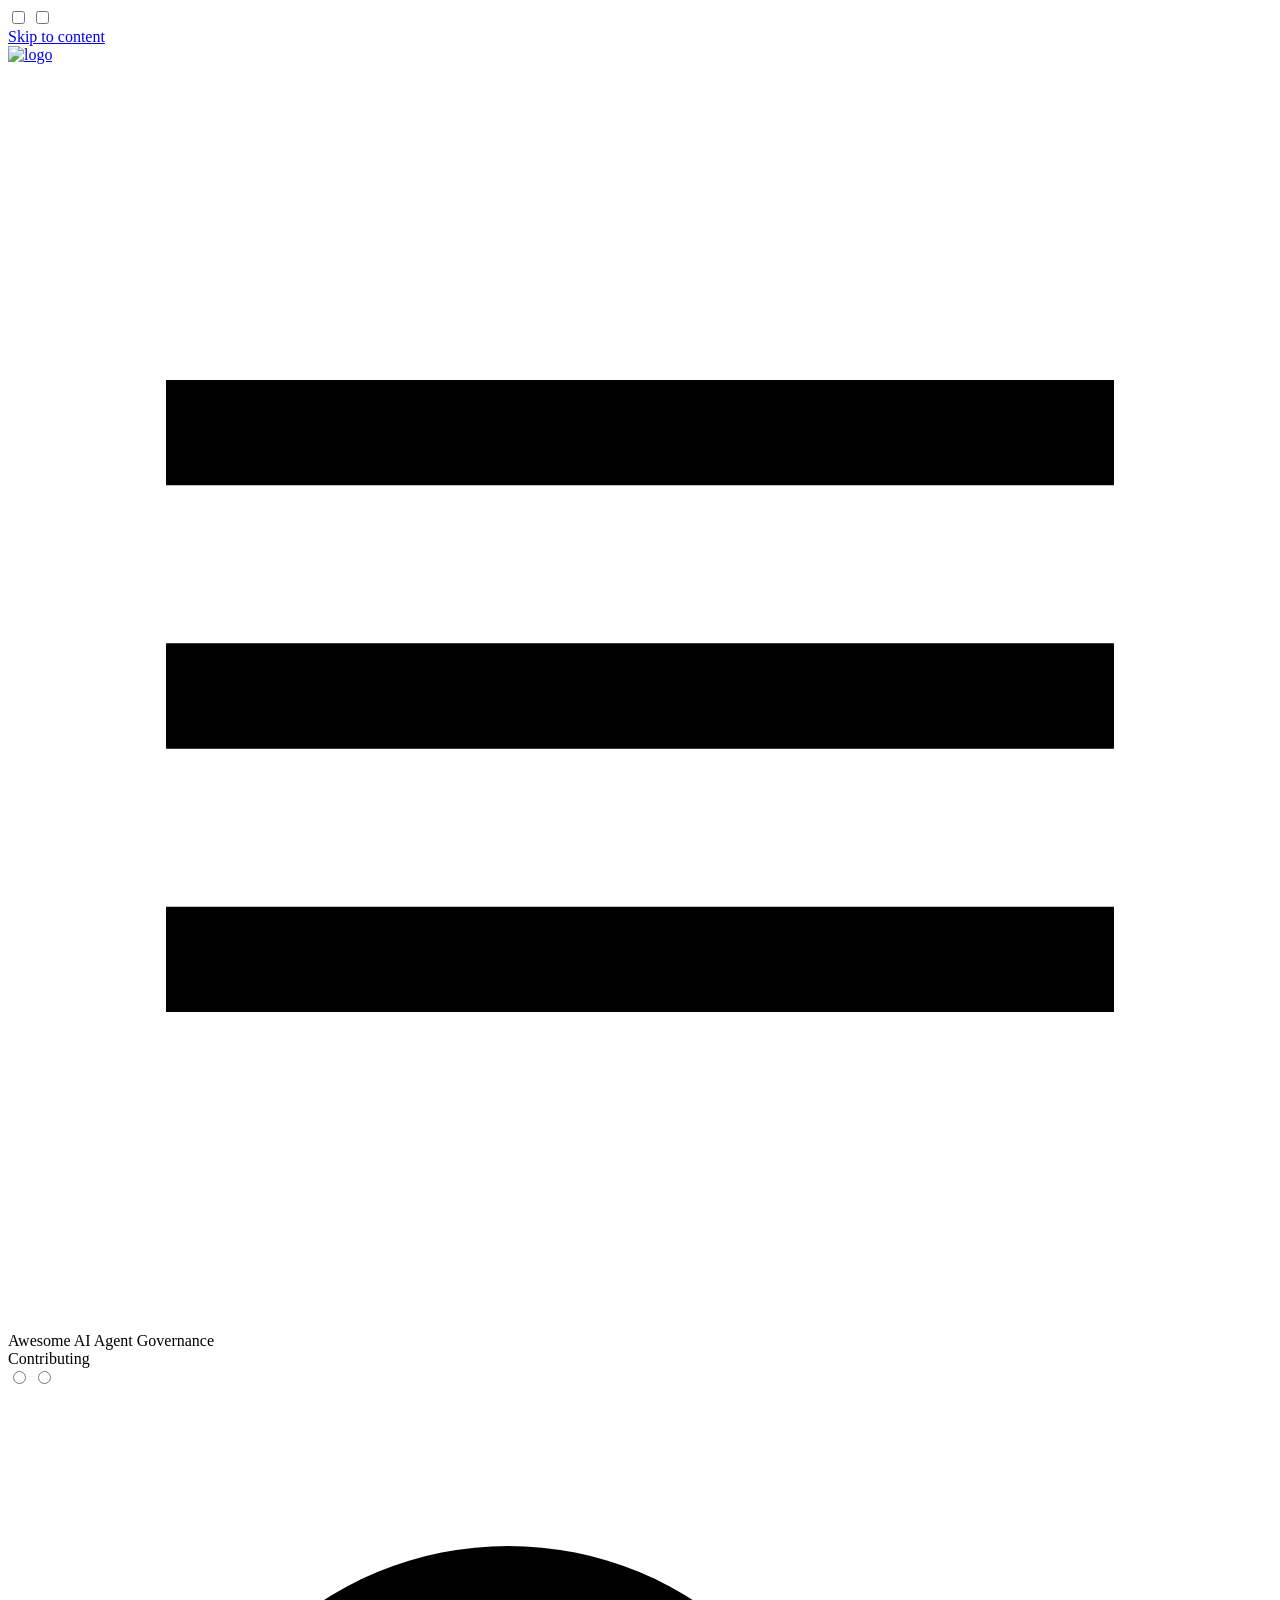
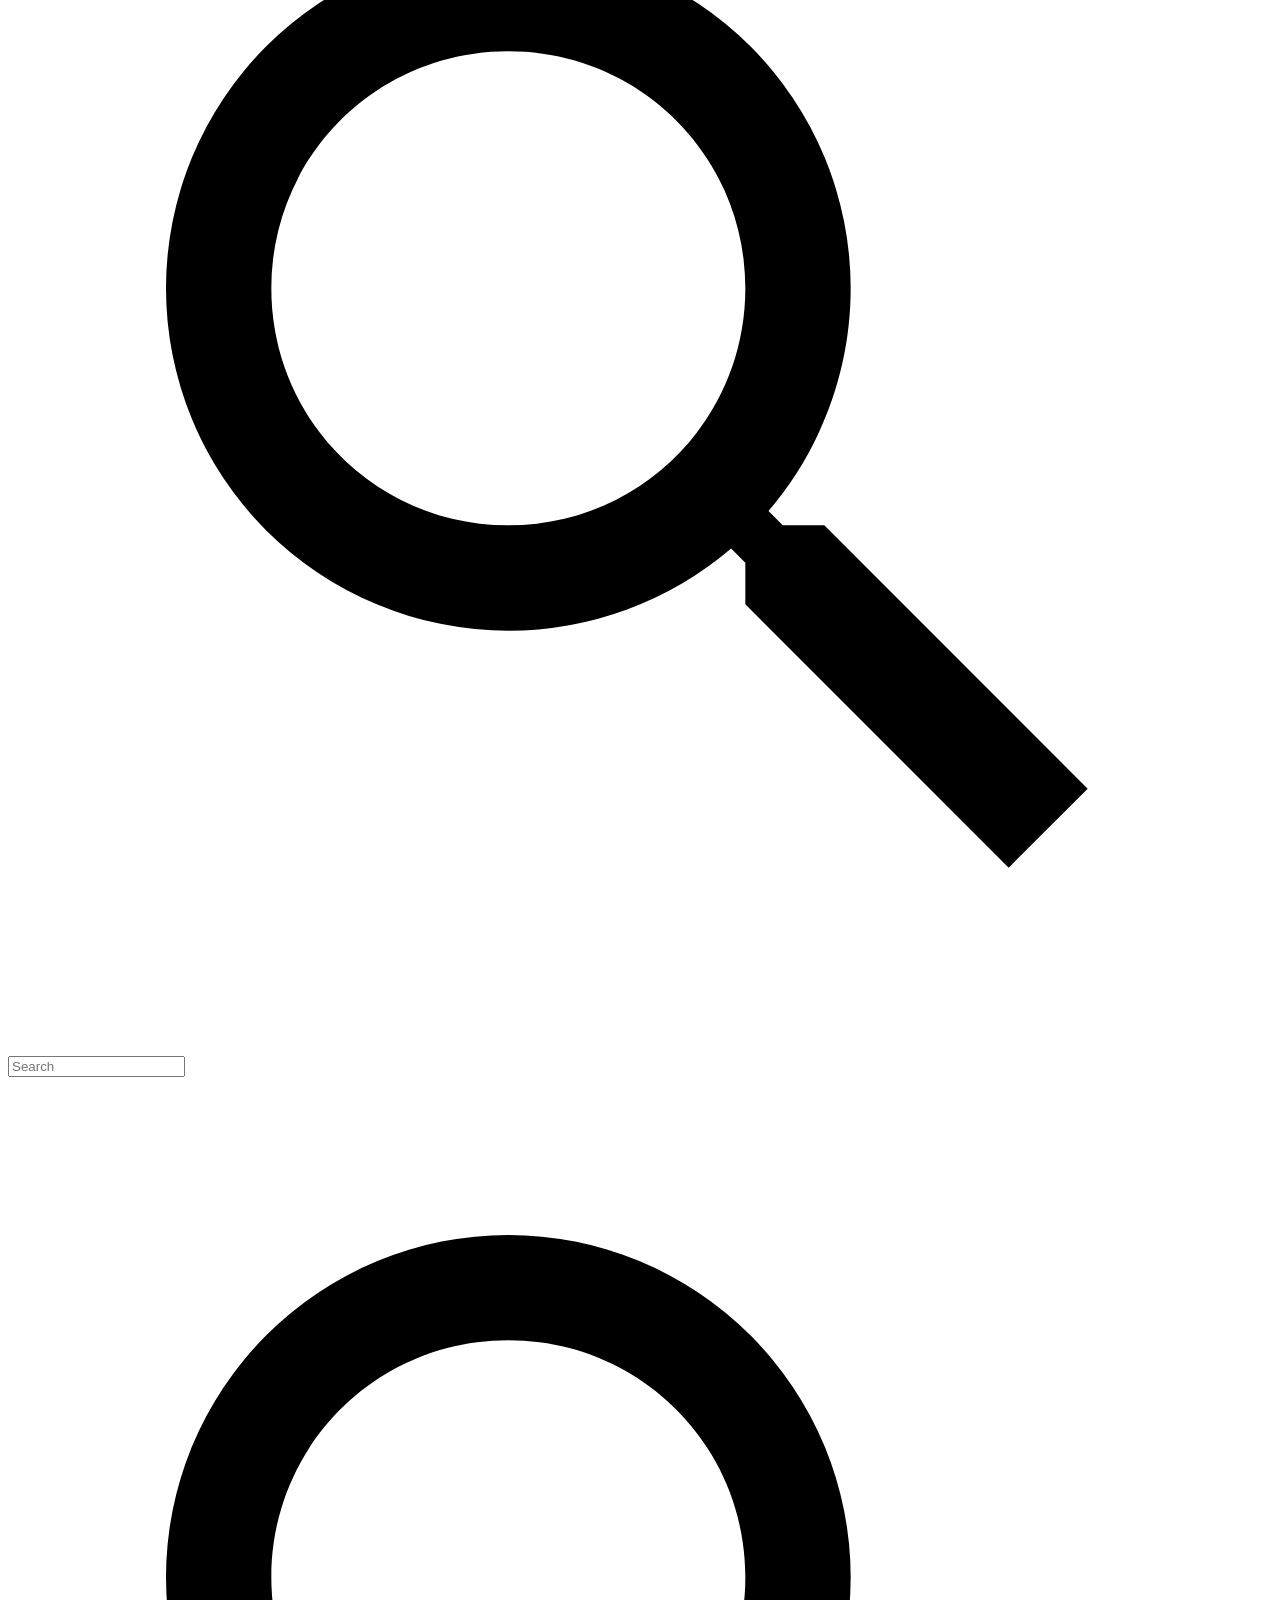
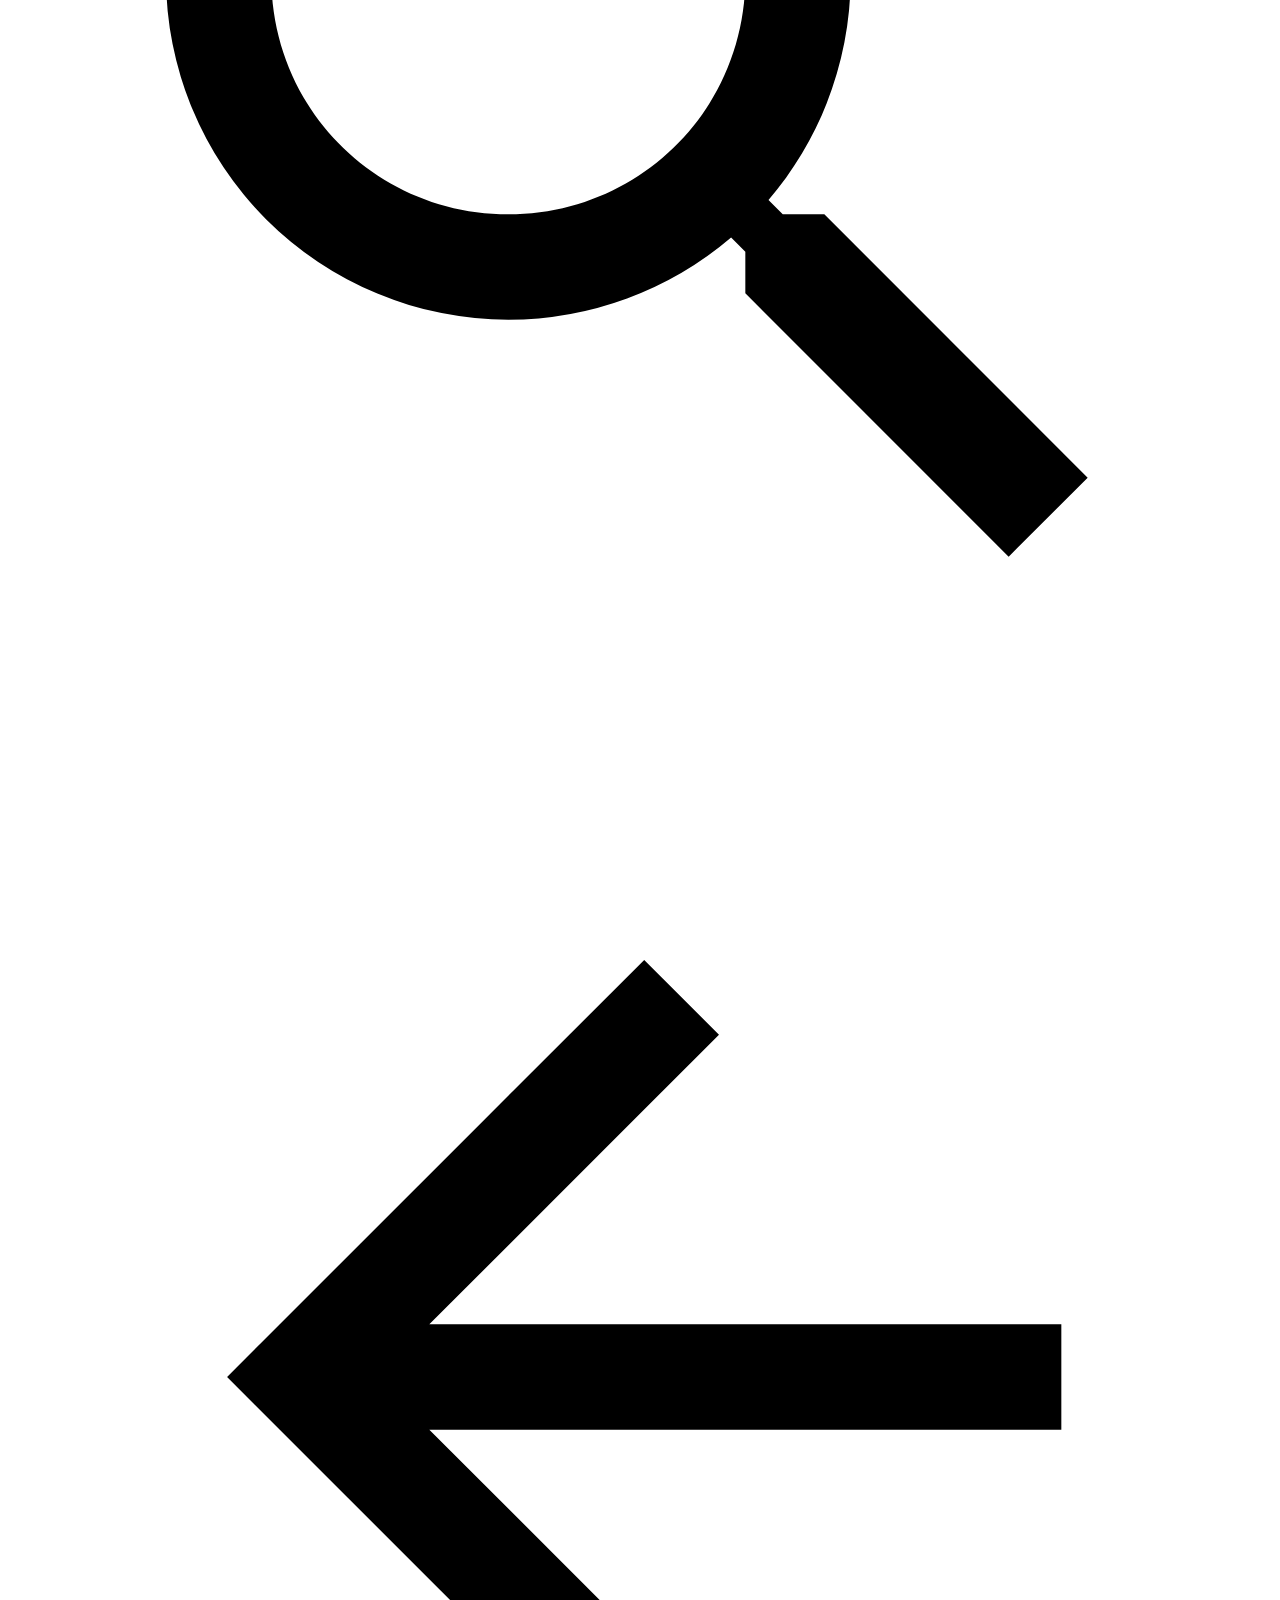
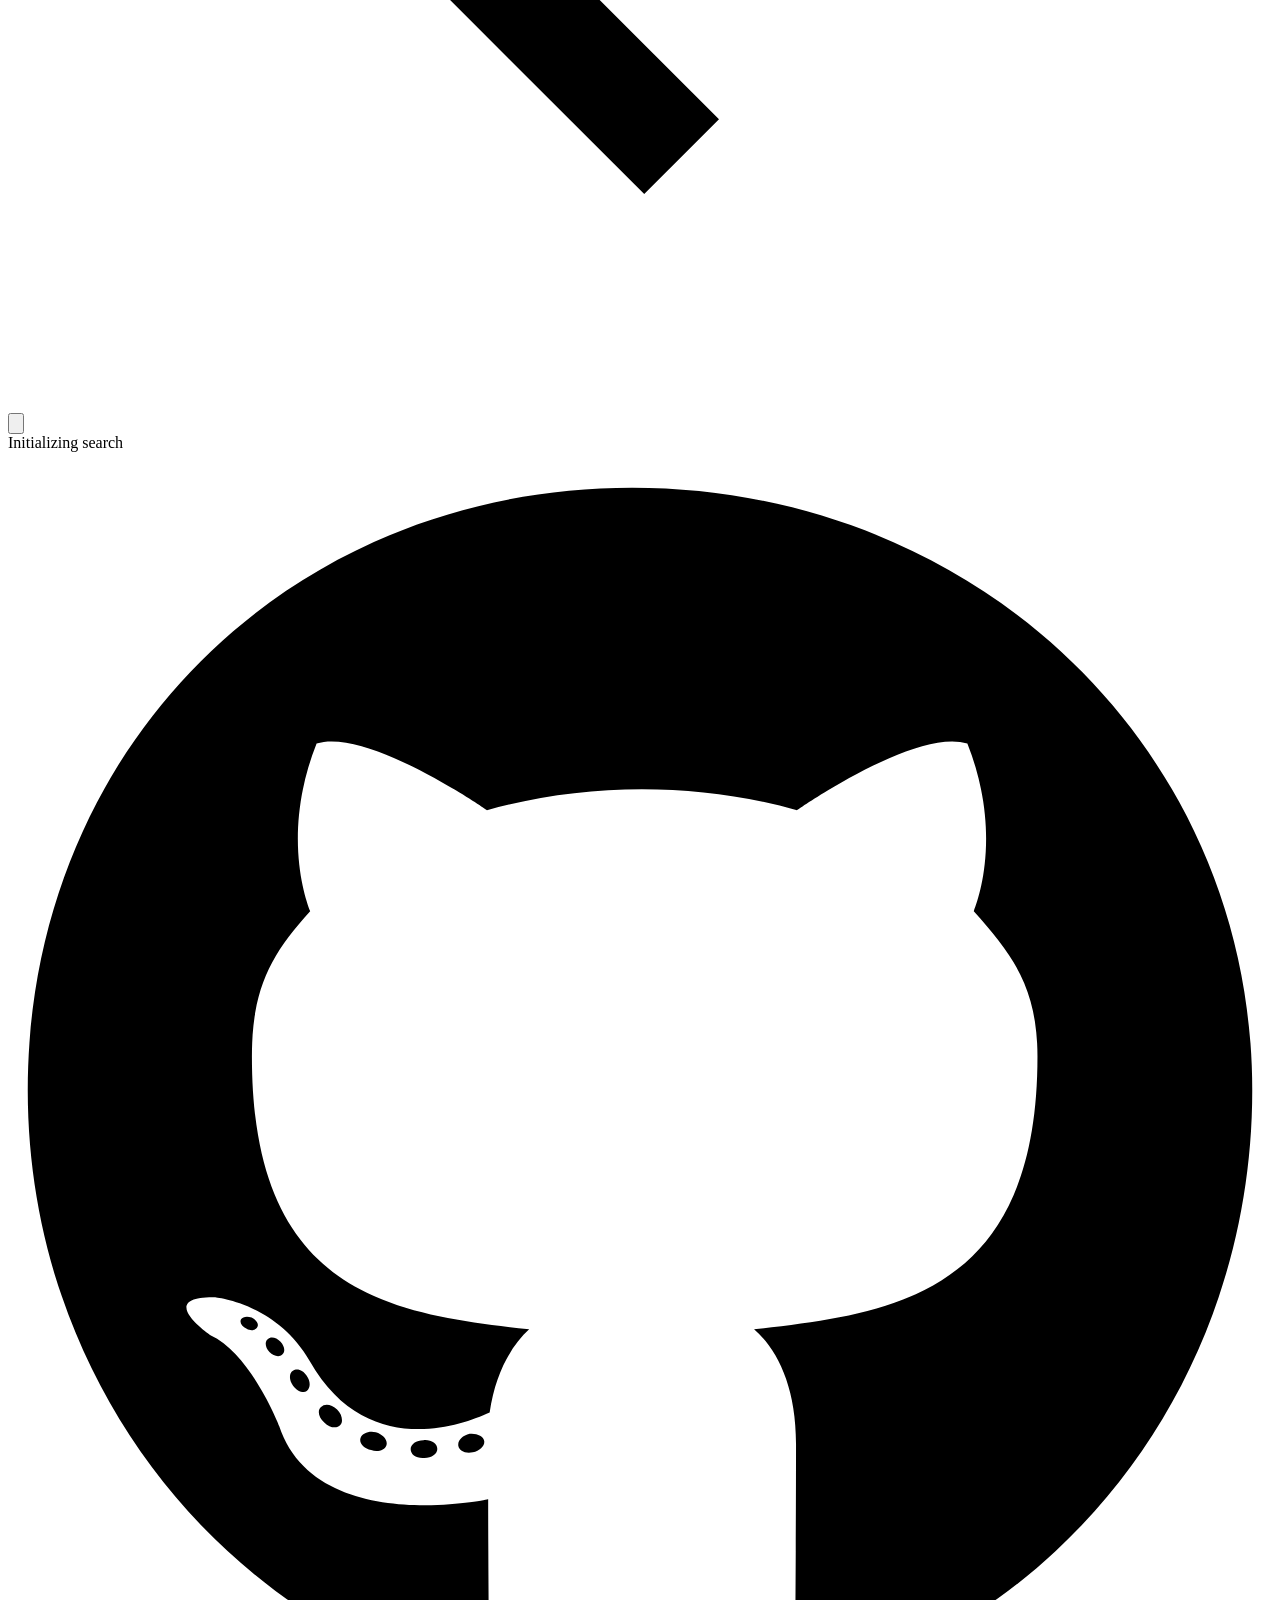
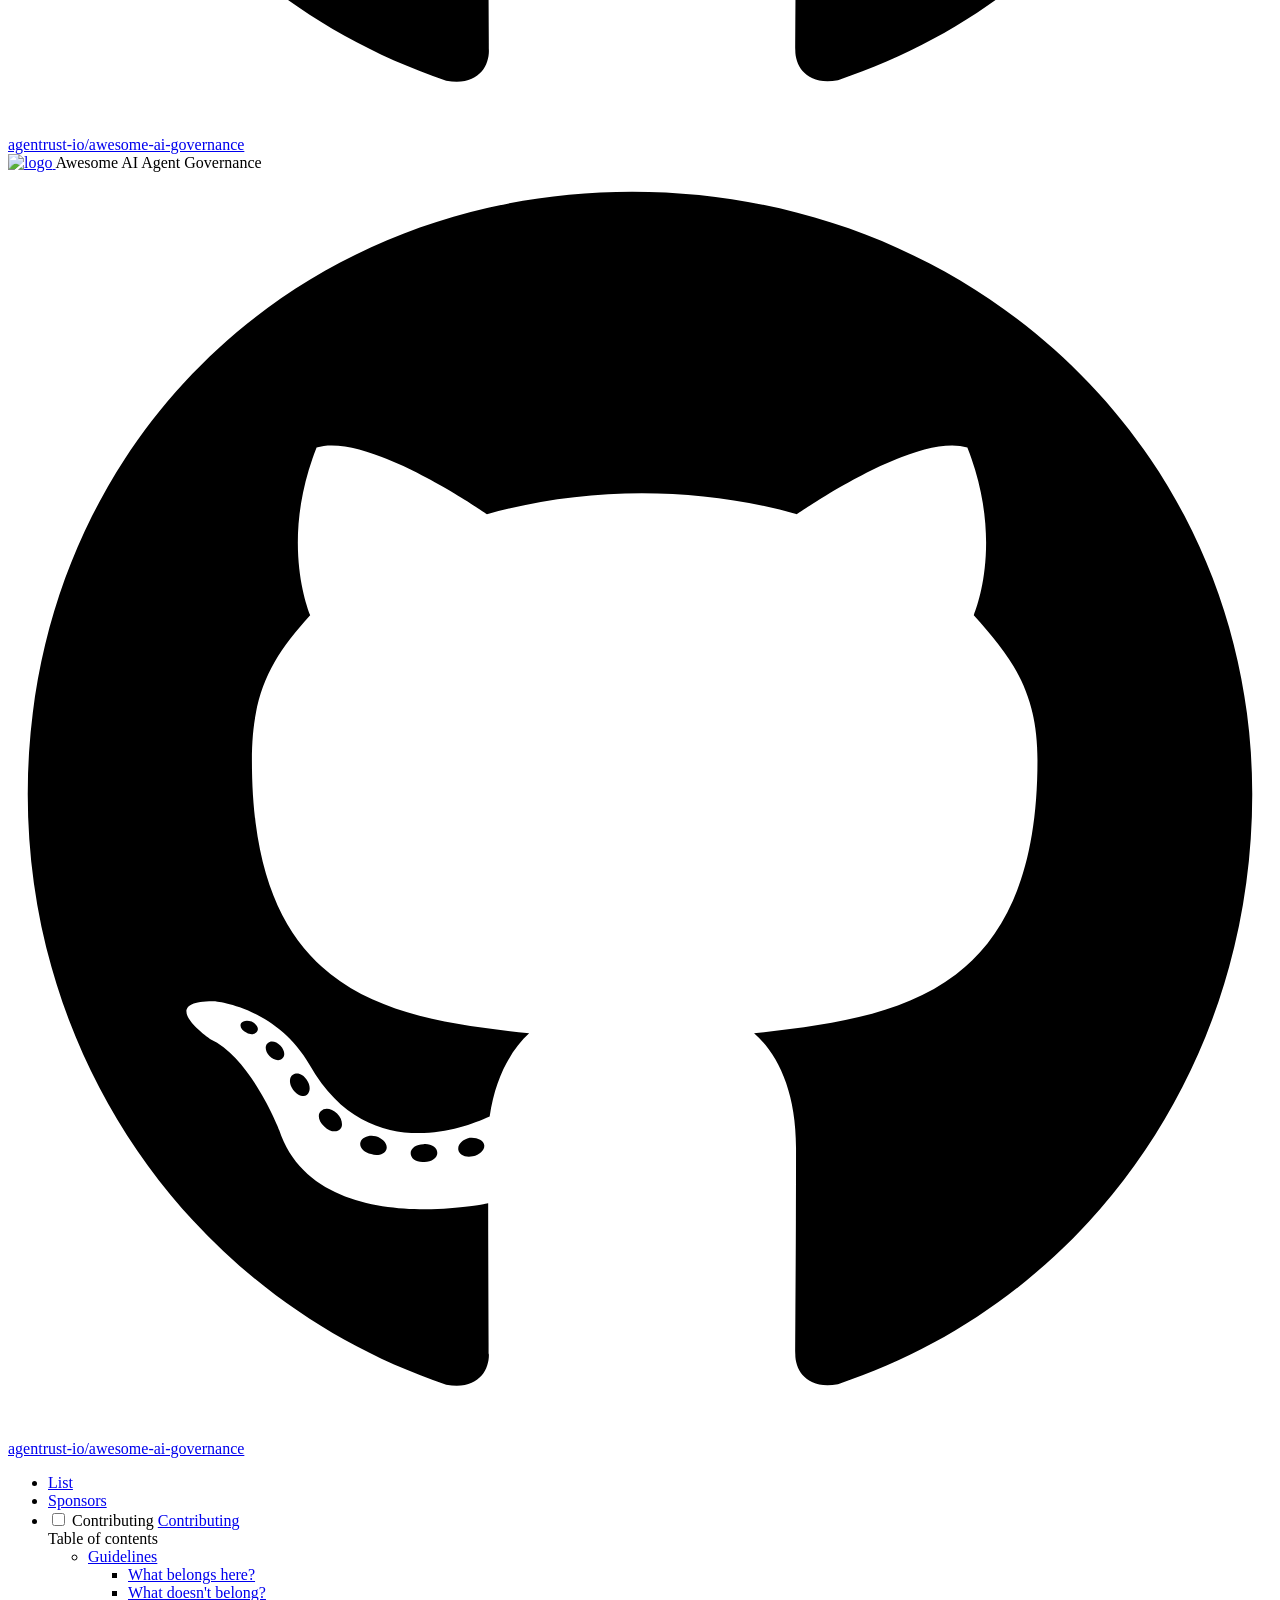
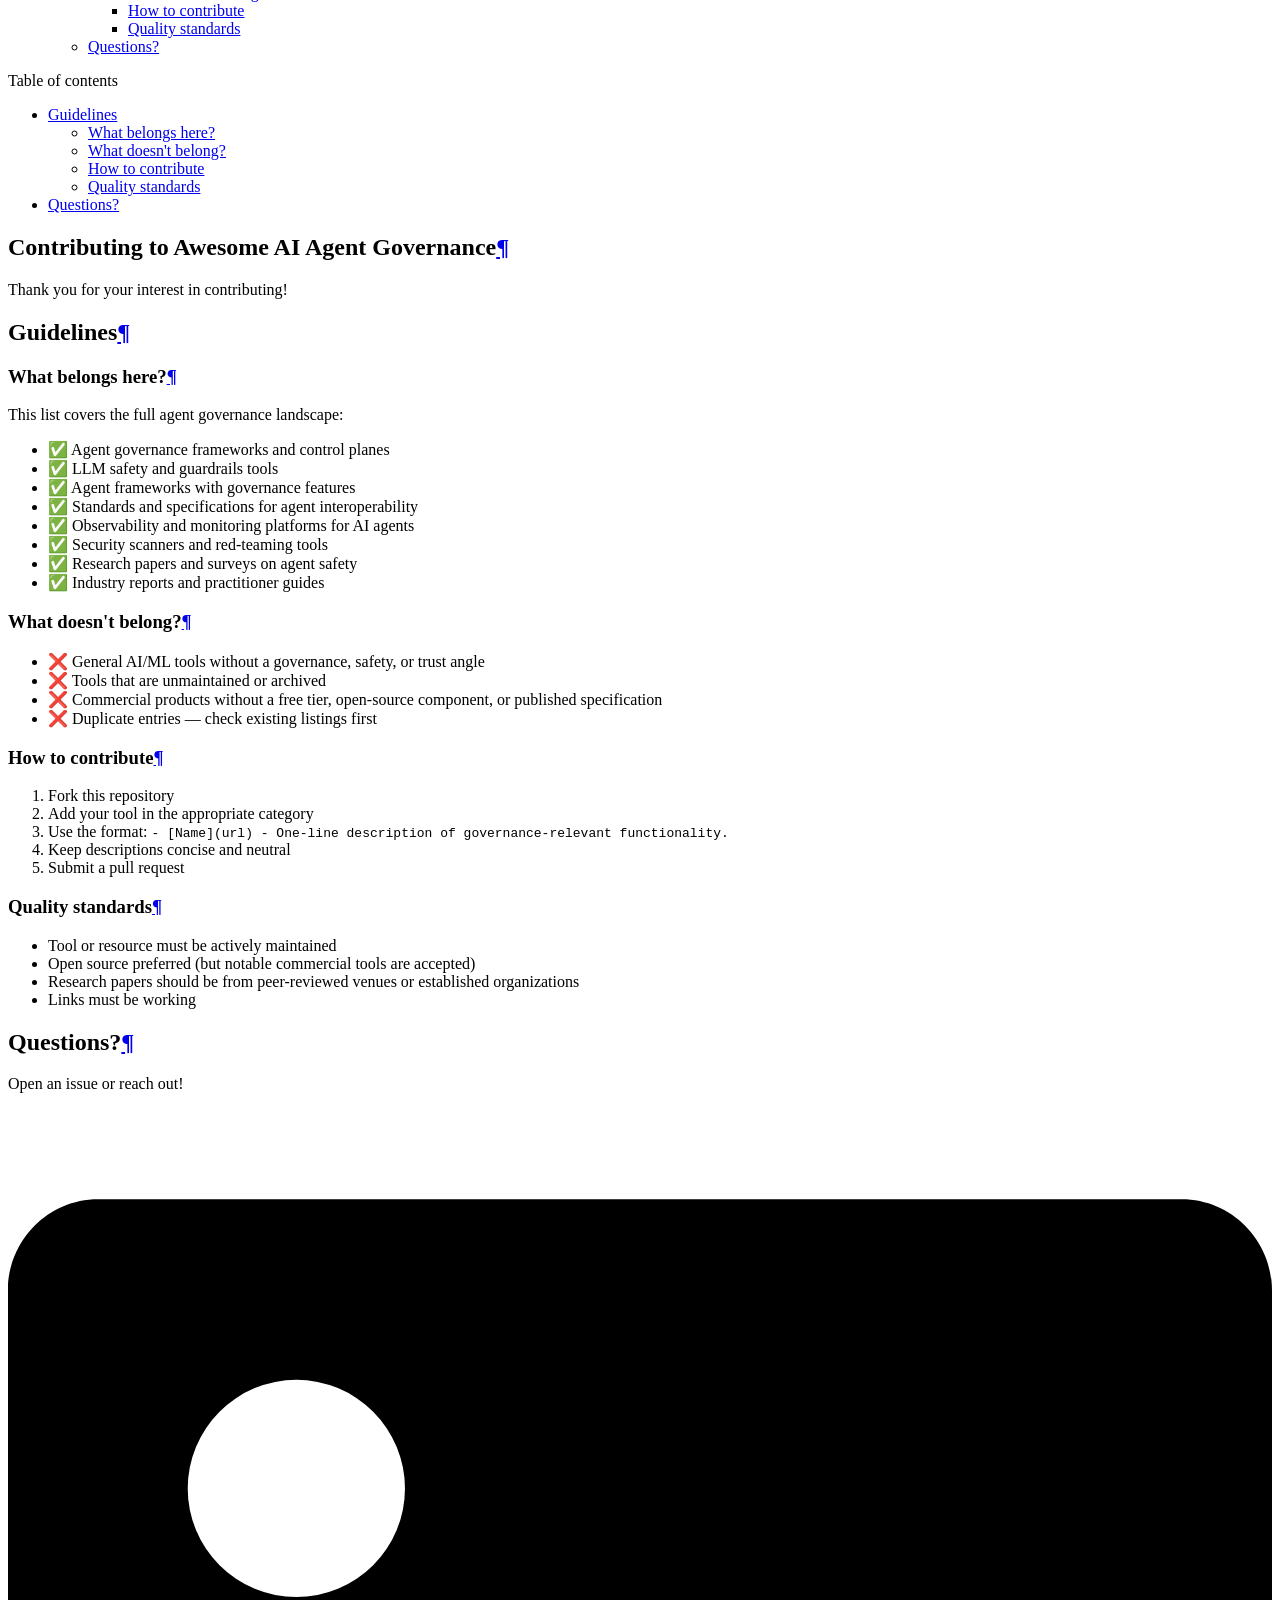
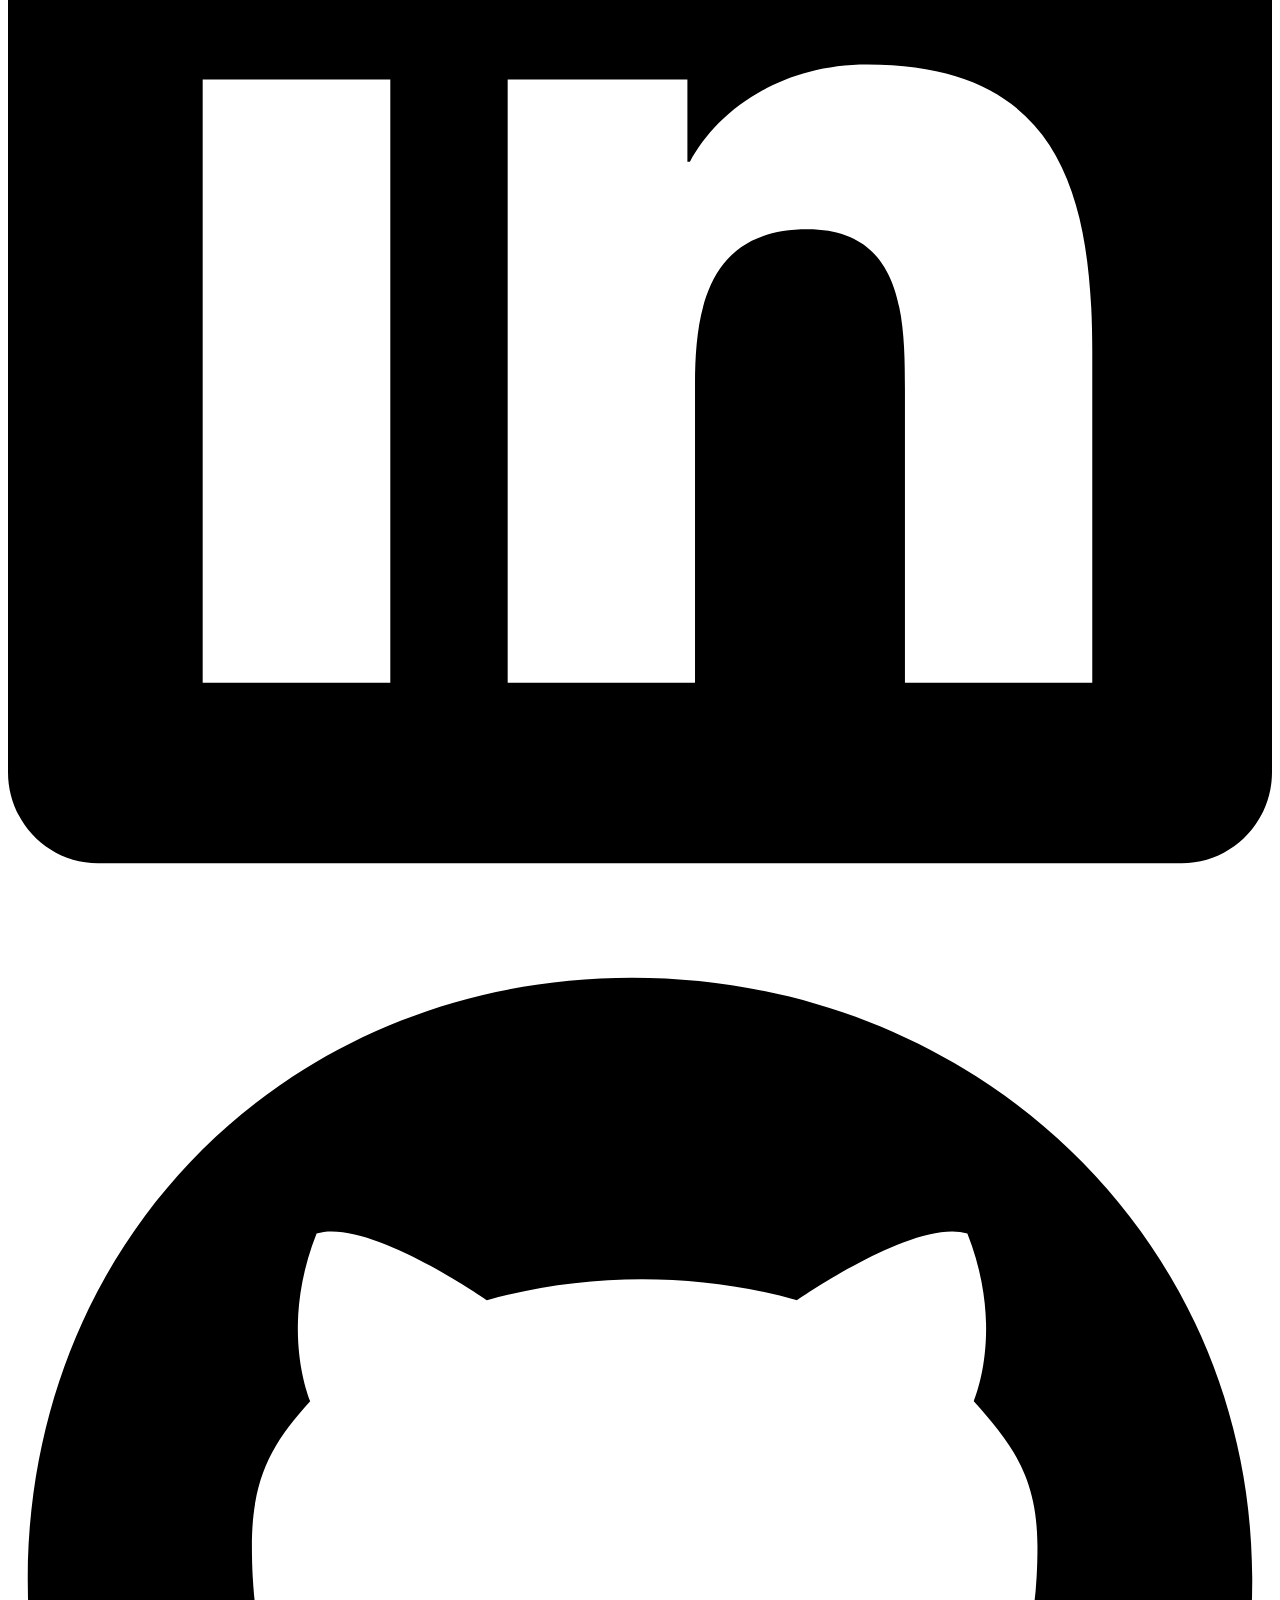
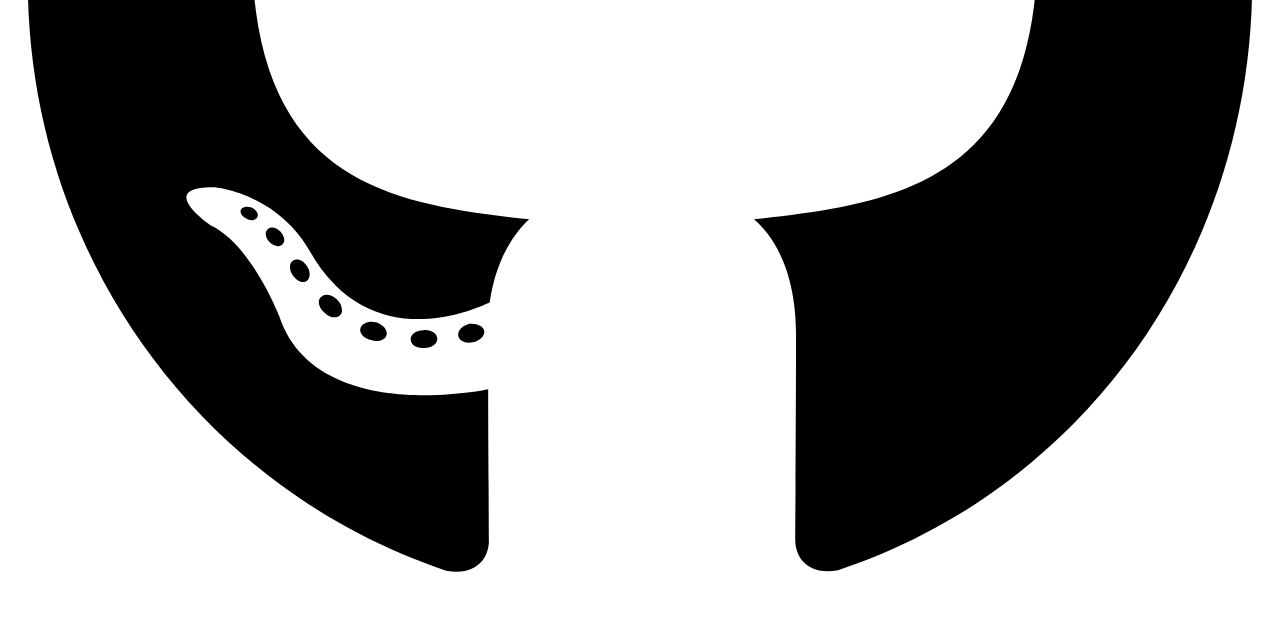
==== commit 5aa3a441: "Deployed 1a7b9ba with MkDocs version: 1.6.1" ====
--- a/CONTRIBUTING/index.html
+++ b/CONTRIBUTING/index.html
@@ -1,15 +1,7 @@
-<!doctype html><html lang=en class=no-js> <head><meta charset=utf-8><meta name=viewport content="width=device-width,initial-scale=1"><meta name=description content="A curated list of tools, frameworks, standards, and resources for governing autonomous AI agents"><link href=https://governance.agentrust-io.com/CONTRIBUTING/ rel=canonical><link href=../SPONSORS/ rel=prev><link rel=icon href=../docs/assets/icon.svg><meta name=generator content="mkdocs-1.6.1, mkdocs-material-9.7.7"><title>Contributing - Awesome AI Agent Governance</title><link rel=stylesheet href=../assets/stylesheets/main.ec1eaa64.min.css><link rel=stylesheet href=../assets/stylesheets/palette.ab4e12ef.min.css><link rel=stylesheet href="https://agentrust-io.com/design-system.css?v=21"><script>__md_scope=new URL("..",location),__md_hash=e=>[...e].reduce(((e,_)=>(e<<5)-e+_.charCodeAt(0)),0),__md_get=(e,_=localStorage,t=__md_scope)=>JSON.parse(_.getItem(t.pathname+"."+e)),__md_set=(e,_,t=localStorage,a=__md_scope)=>{try{t.setItem(a.pathname+"."+e,JSON.stringify(_))}catch(e){}}</script><meta property=og:type content=website><meta property=og:site_name content="Awesome AI Agent Governance"><meta property=og:title content="Contributing - Awesome AI Agent Governance"><meta property=og:description content="A curated list of tools, frameworks, standards, and resources for governing autonomous AI agents"><meta content=https://governance.agentrust-io.com/CONTRIBUTING/ property=og:url><meta property=og:image content=https://governance.agentrust-io.com/docs/assets/og.png><meta property=og:image:width content=1200><meta property=og:image:height content=630><meta property=og:image:alt content="Awesome AI Agent Governance: a curated list"><meta property=og:locale content=en_US><meta name=twitter:card content=summary_large_image><meta name=twitter:title content="Contributing - Awesome AI Agent Governance"><meta name=twitter:description content="A curated list of tools, frameworks, standards, and resources for governing autonomous AI agents"><meta name=twitter:image content=https://governance.agentrust-io.com/docs/assets/og.png><script type=application/ld+json>
+<!doctype html><html lang=en class=no-js> <head><meta charset=utf-8><meta name=viewport content="width=device-width,initial-scale=1"><meta name=description content="Contributing. A curated list of tools, frameworks, standards, and resources for governing autonomous AI agents"><link href=https://governance.agentrust-io.com/CONTRIBUTING/ rel=canonical><link href=../SPONSORS/ rel=prev><link rel=icon href=../docs/assets/icon.svg><meta name=generator content="mkdocs-1.6.1, mkdocs-material-9.7.7"><title>Contributing - Awesome AI Agent Governance</title><link rel=stylesheet href=../assets/stylesheets/main.ec1eaa64.min.css><link rel=stylesheet href=../assets/stylesheets/palette.ab4e12ef.min.css><link rel=stylesheet href="https://agentrust-io.com/design-system.css?v=22"><script>__md_scope=new URL("..",location),__md_hash=e=>[...e].reduce(((e,_)=>(e<<5)-e+_.charCodeAt(0)),0),__md_get=(e,_=localStorage,t=__md_scope)=>JSON.parse(_.getItem(t.pathname+"."+e)),__md_set=(e,_,t=localStorage,a=__md_scope)=>{try{t.setItem(a.pathname+"."+e,JSON.stringify(_))}catch(e){}}</script><meta property=og:type content=website><meta property=og:site_name content=AgenTrust><meta property=og:title content="Contributing - Awesome AI Agent Governance"><meta property=og:description content="Contributing. A curated list of tools, frameworks, standards, and resources for governing autonomous AI agents"><meta content=https://governance.agentrust-io.com/CONTRIBUTING/ property=og:url><meta property=og:image content=https://governance.agentrust-io.com/docs/assets/og.png><meta property=og:image:width content=1200><meta property=og:image:height content=630><meta property=og:image:alt content="Awesome AI Agent Governance: a curated list"><meta property=og:locale content=en_US><meta name=twitter:card content=summary_large_image><meta name=twitter:title content="Contributing - Awesome AI Agent Governance"><meta name=twitter:description content="Contributing. A curated list of tools, frameworks, standards, and resources for governing autonomous AI agents"><meta name=twitter:image content=https://governance.agentrust-io.com/docs/assets/og.png><script type=application/ld+json>
   {
     "@context": "https://schema.org",
     "@graph": [
-      {
-        "@type": "CollectionPage",
-        "name": "Awesome AI Agent Governance",
-        "description": "A community-curated list of tools, frameworks, standards, and research for governing autonomous AI agents, maintained by AgenTrust alongside its open specifications for verifiable AI.",
-        "url": "https://governance.agentrust-io.com/",
-        "isPartOf": { "@type": "WebSite", "name": "Awesome AI Agent Governance", "url": "https://governance.agentrust-io.com/" },
-        "publisher": { "@id": "https://agentrust-io.com/#organization" }
-      },
       {
         "@type": "Organization",
         "@id": "https://agentrust-io.com/#organization",
@@ -22,9 +14,34 @@
           "https://cmcp.agentrust-io.com",
           "https://ca2a.agentrust-io.com",
           "https://wcm.agentrust-io.com",
-          "https://tests.agentrust-io.com"
+          "https://tests.agentrust-io.com",
+          "https://governance.agentrust-io.com"
+        ]
+      },
+      {
+        "@type": "WebSite",
+        "@id": "https://governance.agentrust-io.com/#website",
+        "name": "Awesome AI Agent Governance",
+        "url": "https://governance.agentrust-io.com/",
+        "publisher": { "@id": "https://agentrust-io.com/#organization" }
+      },
+      {"@type": "WebPage",
+        "@id": "https://governance.agentrust-io.com/CONTRIBUTING/#page",
+        "url": "https://governance.agentrust-io.com/CONTRIBUTING/",
+        "name": "Contributing - Awesome AI Agent Governance",
+        "headline": "Contributing - Awesome AI Agent Governance",
+        "description": "Contributing. A curated list of tools, frameworks, standards, and resources for governing autonomous AI agents",
+        "inLanguage": "en",
+        "isPartOf": { "@id": "https://governance.agentrust-io.com/#website" },
+        "publisher": { "@id": "https://agentrust-io.com/#organization" }
+      },
+      {
+        "@type": "BreadcrumbList",
+        "itemListElement": [
+          { "@type": "ListItem", "position": 1, "name": "Awesome AI Agent Governance", "item": "https://governance.agentrust-io.com/" },
+          { "@type": "ListItem", "position": 2, "name": "Contributing - Awesome AI Agent Governance", "item": "https://governance.agentrust-io.com/CONTRIBUTING/" }
         ]
       }
     ]
   }
-  </script></head> <body dir=ltr data-md-color-scheme=default data-md-color-primary=custom data-md-color-accent=custom> <input class=md-toggle data-md-toggle=drawer type=checkbox id=__drawer autocomplete=off> <input class=md-toggle data-md-toggle=search type=checkbox id=__search autocomplete=off> <label class=md-overlay for=__drawer></label> <div data-md-component=skip> <a href=#contributing-to-awesome-ai-agent-governance class=md-skip> Skip to content </a> </div> <div data-md-component=announce> </div> <header class="md-header md-header--shadow" data-md-component=header> <nav class="md-header__inner md-grid" aria-label=Header> <a href=.. title="Awesome AI Agent Governance" class="md-header__button md-logo" aria-label="Awesome AI Agent Governance" data-md-component=logo> <img src=../docs/assets/icon.svg alt=logo> </a> <label class="md-header__button md-icon" for=__drawer> <svg xmlns=http://www.w3.org/2000/svg viewbox="0 0 24 24"><path d="M3 6h18v2H3zm0 5h18v2H3zm0 5h18v2H3z"/></svg> </label> <div class=md-header__title data-md-component=header-title> <div class=md-header__ellipsis> <div class=md-header__topic> <span class=md-ellipsis> Awesome AI Agent Governance </span> </div> <div class=md-header__topic data-md-component=header-topic> <span class=md-ellipsis> Contributing </span> </div> </div> </div> <form class=md-header__option data-md-component=palette> <input class=md-option data-md-color-media data-md-color-scheme=default data-md-color-primary=custom data-md-color-accent=custom aria-label="Switch to dark mode" type=radio name=__palette id=__palette_0> <label class="md-header__button md-icon" title="Switch to dark mode" for=__palette_1 hidden> <svg xmlns=http://www.w3.org/2000/svg viewbox="0 0 24 24"><path d="M12 18c-.89 0-1.74-.2-2.5-.55C11.56 16.5 13 14.42 13 12s-1.44-4.5-3.5-5.45C10.26 6.2 11.11 6 12 6a6 6 0 0 1 6 6 6 6 0 0 1-6 6m8-9.31V4h-4.69L12 .69 8.69 4H4v4.69L.69 12 4 15.31V20h4.69L12 23.31 15.31 20H20v-4.69L23.31 12z"/></svg> </label> <input class=md-option data-md-color-media data-md-color-scheme=slate data-md-color-primary=custom data-md-color-accent=custom aria-label="Switch to light mode" type=radio name=__palette id=__palette_1> <label class="md-header__button md-icon" title="Switch to light mode" for=__palette_0 hidden> <svg xmlns=http://www.w3.org/2000/svg viewbox="0 0 24 24"><path d="M12 8a4 4 0 0 0-4 4 4 4 0 0 0 4 4 4 4 0 0 0 4-4 4 4 0 0 0-4-4m0 10a6 6 0 0 1-6-6 6 6 0 0 1 6-6 6 6 0 0 1 6 6 6 6 0 0 1-6 6m8-9.31V4h-4.69L12 .69 8.69 4H4v4.69L.69 12 4 15.31V20h4.69L12 23.31 15.31 20H20v-4.69L23.31 12z"/></svg> </label> </form> <script>var palette=__md_get("__palette");if(palette&&palette.color){if("(prefers-color-scheme)"===palette.color.media){var media=matchMedia("(prefers-color-scheme: light)"),input=document.querySelector(media.matches?"[data-md-color-media='(prefers-color-scheme: light)']":"[data-md-color-media='(prefers-color-scheme: dark)']");palette.color.media=input.getAttribute("data-md-color-media"),palette.color.scheme=input.getAttribute("data-md-color-scheme"),palette.color.primary=input.getAttribute("data-md-color-primary"),palette.color.accent=input.getAttribute("data-md-color-accent")}for(var[key,value]of Object.entries(palette.color))document.body.setAttribute("data-md-color-"+key,value)}</script> <label class="md-header__button md-icon" for=__search> <svg xmlns=http://www.w3.org/2000/svg viewbox="0 0 24 24"><path d="M9.5 3A6.5 6.5 0 0 1 16 9.5c0 1.61-.59 3.09-1.56 4.23l.27.27h.79l5 5-1.5 1.5-5-5v-.79l-.27-.27A6.52 6.52 0 0 1 9.5 16 6.5 6.5 0 0 1 3 9.5 6.5 6.5 0 0 1 9.5 3m0 2C7 5 5 7 5 9.5S7 14 9.5 14 14 12 14 9.5 12 5 9.5 5"/></svg> </label> <div class=md-search data-md-component=search role=dialog> <label class=md-search__overlay for=__search></label> <div class=md-search__inner role=search> <form class=md-search__form name=search> <input type=text class=md-search__input name=query aria-label=Search placeholder=Search autocapitalize=off autocorrect=off autocomplete=off spellcheck=false data-md-component=search-query required> <label class="md-search__icon md-icon" for=__search> <svg xmlns=http://www.w3.org/2000/svg viewbox="0 0 24 24"><path d="M9.5 3A6.5 6.5 0 0 1 16 9.5c0 1.61-.59 3.09-1.56 4.23l.27.27h.79l5 5-1.5 1.5-5-5v-.79l-.27-.27A6.52 6.52 0 0 1 9.5 16 6.5 6.5 0 0 1 3 9.5 6.5 6.5 0 0 1 9.5 3m0 2C7 5 5 7 5 9.5S7 14 9.5 14 14 12 14 9.5 12 5 9.5 5"/></svg> <svg xmlns=http://www.w3.org/2000/svg viewbox="0 0 24 24"><path d="M20 11v2H8l5.5 5.5-1.42 1.42L4.16 12l7.92-7.92L13.5 5.5 8 11z"/></svg> </label> <nav class=md-search__options aria-label=Search> <button type=reset class="md-search__icon md-icon" title=Clear aria-label=Clear tabindex=-1> <svg xmlns=http://www.w3.org/2000/svg viewbox="0 0 24 24"><path d="M19 6.41 17.59 5 12 10.59 6.41 5 5 6.41 10.59 12 5 17.59 6.41 19 12 13.41 17.59 19 19 17.59 13.41 12z"/></svg> </button> </nav> <div class=md-search__suggest data-md-component=search-suggest></div> </form> <div class=md-search__output> <div class=md-search__scrollwrap tabindex=0 data-md-scrollfix> <div class=md-search-result data-md-component=search-result> <div class=md-search-result__meta> Initializing search </div> <ol class=md-search-result__list role=presentation></ol> </div> </div> </div> </div> </div> <div class=md-header__source> <a href=https://github.com/agentrust-io/awesome-ai-governance title="Go to repository" class=md-source data-md-component=source> <div class="md-source__icon md-icon"> <svg xmlns=http://www.w3.org/2000/svg viewbox="0 0 512 512"><!-- Font Awesome Free 7.1.0 by @fontawesome - https://fontawesome.com License - https://fontawesome.com/license/free (Icons: CC BY 4.0, Fonts: SIL OFL 1.1, Code: MIT License) Copyright 2025 Fonticons, Inc.--><path d="M173.9 397.4c0 2-2.3 3.6-5.2 3.6-3.3.3-5.6-1.3-5.6-3.6 0-2 2.3-3.6 5.2-3.6 3-.3 5.6 1.3 5.6 3.6m-31.1-4.5c-.7 2 1.3 4.3 4.3 4.9 2.6 1 5.6 0 6.2-2s-1.3-4.3-4.3-5.2c-2.6-.7-5.5.3-6.2 2.3m44.2-1.7c-2.9.7-4.9 2.6-4.6 4.9.3 2 2.9 3.3 5.9 2.6 2.9-.7 4.9-2.6 4.6-4.6-.3-1.9-3-3.2-5.9-2.9M252.8 8C114.1 8 8 113.3 8 252c0 110.9 69.8 205.8 169.5 239.2 12.8 2.3 17.3-5.6 17.3-12.1 0-6.2-.3-40.4-.3-61.4 0 0-70 15-84.7-29.8 0 0-11.4-29.1-27.8-36.6 0 0-22.9-15.7 1.6-15.4 0 0 24.9 2 38.6 25.8 21.9 38.6 58.6 27.5 72.9 20.9 2.3-16 8.8-27.1 16-33.7-55.9-6.2-112.3-14.3-112.3-110.5 0-27.5 7.6-41.3 23.6-58.9-2.6-6.5-11.1-33.3 2.6-67.9 20.9-6.5 69 27 69 27 20-5.6 41.5-8.5 62.8-8.5s42.8 2.9 62.8 8.5c0 0 48.1-33.6 69-27 13.7 34.7 5.2 61.4 2.6 67.9 16 17.7 25.8 31.5 25.8 58.9 0 96.5-58.9 104.2-114.8 110.5 9.2 7.9 17 22.9 17 46.4 0 33.7-.3 75.4-.3 83.6 0 6.5 4.6 14.4 17.3 12.1C436.2 457.8 504 362.9 504 252 504 113.3 391.5 8 252.8 8M105.2 352.9c-1.3 1-1 3.3.7 5.2 1.6 1.6 3.9 2.3 5.2 1 1.3-1 1-3.3-.7-5.2-1.6-1.6-3.9-2.3-5.2-1m-10.8-8.1c-.7 1.3.3 2.9 2.3 3.9 1.6 1 3.6.7 4.3-.7.7-1.3-.3-2.9-2.3-3.9-2-.6-3.6-.3-4.3.7m32.4 35.6c-1.6 1.3-1 4.3 1.3 6.2 2.3 2.3 5.2 2.6 6.5 1 1.3-1.3.7-4.3-1.3-6.2-2.2-2.3-5.2-2.6-6.5-1m-11.4-14.7c-1.6 1-1.6 3.6 0 5.9s4.3 3.3 5.6 2.3c1.6-1.3 1.6-3.9 0-6.2-1.4-2.3-4-3.3-5.6-2"/></svg> </div> <div class=md-source__repository> agentrust-io/awesome-ai-governance </div> </a> </div> </nav> </header> <div class=md-container data-md-component=container> <main class=md-main data-md-component=main> <div class="md-main__inner md-grid"> <div class="md-sidebar md-sidebar--primary" data-md-component=sidebar data-md-type=navigation> <div class=md-sidebar__scrollwrap> <div class=md-sidebar__inner> <nav class="md-nav md-nav--primary" aria-label=Navigation data-md-level=0> <label class=md-nav__title for=__drawer> <a href=.. title="Awesome AI Agent Governance" class="md-nav__button md-logo" aria-label="Awesome AI Agent Governance" data-md-component=logo> <img src=../docs/assets/icon.svg alt=logo> </a> Awesome AI Agent Governance </label> <div class=md-nav__source> <a href=https://github.com/agentrust-io/awesome-ai-governance title="Go to repository" class=md-source data-md-component=source> <div class="md-source__icon md-icon"> <svg xmlns=http://www.w3.org/2000/svg viewbox="0 0 512 512"><!-- Font Awesome Free 7.1.0 by @fontawesome - https://fontawesome.com License - https://fontawesome.com/license/free (Icons: CC BY 4.0, Fonts: SIL OFL 1.1, Code: MIT License) Copyright 2025 Fonticons, Inc.--><path d="M173.9 397.4c0 2-2.3 3.6-5.2 3.6-3.3.3-5.6-1.3-5.6-3.6 0-2 2.3-3.6 5.2-3.6 3-.3 5.6 1.3 5.6 3.6m-31.1-4.5c-.7 2 1.3 4.3 4.3 4.9 2.6 1 5.6 0 6.2-2s-1.3-4.3-4.3-5.2c-2.6-.7-5.5.3-6.2 2.3m44.2-1.7c-2.9.7-4.9 2.6-4.6 4.9.3 2 2.9 3.3 5.9 2.6 2.9-.7 4.9-2.6 4.6-4.6-.3-1.9-3-3.2-5.9-2.9M252.8 8C114.1 8 8 113.3 8 252c0 110.9 69.8 205.8 169.5 239.2 12.8 2.3 17.3-5.6 17.3-12.1 0-6.2-.3-40.4-.3-61.4 0 0-70 15-84.7-29.8 0 0-11.4-29.1-27.8-36.6 0 0-22.9-15.7 1.6-15.4 0 0 24.9 2 38.6 25.8 21.9 38.6 58.6 27.5 72.9 20.9 2.3-16 8.8-27.1 16-33.7-55.9-6.2-112.3-14.3-112.3-110.5 0-27.5 7.6-41.3 23.6-58.9-2.6-6.5-11.1-33.3 2.6-67.9 20.9-6.5 69 27 69 27 20-5.6 41.5-8.5 62.8-8.5s42.8 2.9 62.8 8.5c0 0 48.1-33.6 69-27 13.7 34.7 5.2 61.4 2.6 67.9 16 17.7 25.8 31.5 25.8 58.9 0 96.5-58.9 104.2-114.8 110.5 9.2 7.9 17 22.9 17 46.4 0 33.7-.3 75.4-.3 83.6 0 6.5 4.6 14.4 17.3 12.1C436.2 457.8 504 362.9 504 252 504 113.3 391.5 8 252.8 8M105.2 352.9c-1.3 1-1 3.3.7 5.2 1.6 1.6 3.9 2.3 5.2 1 1.3-1 1-3.3-.7-5.2-1.6-1.6-3.9-2.3-5.2-1m-10.8-8.1c-.7 1.3.3 2.9 2.3 3.9 1.6 1 3.6.7 4.3-.7.7-1.3-.3-2.9-2.3-3.9-2-.6-3.6-.3-4.3.7m32.4 35.6c-1.6 1.3-1 4.3 1.3 6.2 2.3 2.3 5.2 2.6 6.5 1 1.3-1.3.7-4.3-1.3-6.2-2.2-2.3-5.2-2.6-6.5-1m-11.4-14.7c-1.6 1-1.6 3.6 0 5.9s4.3 3.3 5.6 2.3c1.6-1.3 1.6-3.9 0-6.2-1.4-2.3-4-3.3-5.6-2"/></svg> </div> <div class=md-source__repository> agentrust-io/awesome-ai-governance </div> </a> </div> <ul class=md-nav__list data-md-scrollfix> <li class=md-nav__item> <a href=.. class=md-nav__link> <span class=md-ellipsis> List </span> </a> </li> <li class=md-nav__item> <a href=../SPONSORS/ class=md-nav__link> <span class=md-ellipsis> Sponsors </span> </a> </li> <li class="md-nav__item md-nav__item--active"> <input class="md-nav__toggle md-toggle" type=checkbox id=__toc> <label class="md-nav__link md-nav__link--active" for=__toc> <span class=md-ellipsis> Contributing </span> <span class="md-nav__icon md-icon"></span> </label> <a href=./ class="md-nav__link md-nav__link--active"> <span class=md-ellipsis> Contributing </span> </a> <nav class="md-nav md-nav--secondary" aria-label="Table of contents"> <label class=md-nav__title for=__toc> <span class="md-nav__icon md-icon"></span> Table of contents </label> <ul class=md-nav__list data-md-component=toc data-md-scrollfix> <li class=md-nav__item> <a href=#guidelines class=md-nav__link> <span class=md-ellipsis> Guidelines </span> </a> <nav class=md-nav aria-label=Guidelines> <ul class=md-nav__list> <li class=md-nav__item> <a href=#what-belongs-here class=md-nav__link> <span class=md-ellipsis> What belongs here? </span> </a> </li> <li class=md-nav__item> <a href=#what-doesnt-belong class=md-nav__link> <span class=md-ellipsis> What doesn't belong? </span> </a> </li> <li class=md-nav__item> <a href=#how-to-contribute class=md-nav__link> <span class=md-ellipsis> How to contribute </span> </a> </li> <li class=md-nav__item> <a href=#quality-standards class=md-nav__link> <span class=md-ellipsis> Quality standards </span> </a> </li> </ul> </nav> </li> <li class=md-nav__item> <a href=#questions class=md-nav__link> <span class=md-ellipsis> Questions? </span> </a> </li> </ul> </nav> </li> </ul> </nav> </div> </div> </div> <div class="md-sidebar md-sidebar--secondary" data-md-component=sidebar data-md-type=toc> <div class=md-sidebar__scrollwrap> <div class=md-sidebar__inner> <nav class="md-nav md-nav--secondary" aria-label="Table of contents"> <label class=md-nav__title for=__toc> <span class="md-nav__icon md-icon"></span> Table of contents </label> <ul class=md-nav__list data-md-component=toc data-md-scrollfix> <li class=md-nav__item> <a href=#guidelines class=md-nav__link> <span class=md-ellipsis> Guidelines </span> </a> <nav class=md-nav aria-label=Guidelines> <ul class=md-nav__list> <li class=md-nav__item> <a href=#what-belongs-here class=md-nav__link> <span class=md-ellipsis> What belongs here? </span> </a> </li> <li class=md-nav__item> <a href=#what-doesnt-belong class=md-nav__link> <span class=md-ellipsis> What doesn't belong? </span> </a> </li> <li class=md-nav__item> <a href=#how-to-contribute class=md-nav__link> <span class=md-ellipsis> How to contribute </span> </a> </li> <li class=md-nav__item> <a href=#quality-standards class=md-nav__link> <span class=md-ellipsis> Quality standards </span> </a> </li> </ul> </nav> </li> <li class=md-nav__item> <a href=#questions class=md-nav__link> <span class=md-ellipsis> Questions? </span> </a> </li> </ul> </nav> </div> </div> </div> <div class=md-content data-md-component=content> <article class="md-content__inner md-typeset"> <h1 id=contributing-to-awesome-ai-agent-governance>Contributing to Awesome AI Agent Governance<a class=headerlink href=#contributing-to-awesome-ai-agent-governance title="Permanent link">&para;</a></h1> <p>Thank you for your interest in contributing!</p> <h2 id=guidelines>Guidelines<a class=headerlink href=#guidelines title="Permanent link">&para;</a></h2> <h3 id=what-belongs-here>What belongs here?<a class=headerlink href=#what-belongs-here title="Permanent link">&para;</a></h3> <p>This list covers the full agent governance landscape:</p> <ul> <li>✅ Agent governance frameworks and control planes</li> <li>✅ LLM safety and guardrails tools</li> <li>✅ Agent frameworks with governance features</li> <li>✅ Standards and specifications for agent interoperability</li> <li>✅ Observability and monitoring platforms for AI agents</li> <li>✅ Security scanners and red-teaming tools</li> <li>✅ Research papers and surveys on agent safety</li> <li>✅ Industry reports and practitioner guides</li> </ul> <h3 id=what-doesnt-belong>What doesn't belong?<a class=headerlink href=#what-doesnt-belong title="Permanent link">&para;</a></h3> <ul> <li>❌ General AI/ML tools without a governance, safety, or trust angle</li> <li>❌ Tools that are unmaintained or archived</li> <li>❌ Commercial products without a free tier, open-source component, or published specification</li> <li>❌ Duplicate entries — check existing listings first</li> </ul> <h3 id=how-to-contribute>How to contribute<a class=headerlink href=#how-to-contribute title="Permanent link">&para;</a></h3> <ol> <li>Fork this repository</li> <li>Add your tool in the appropriate category</li> <li>Use the format: <code>- [Name](url) - One-line description of governance-relevant functionality.</code></li> <li>Keep descriptions concise and neutral</li> <li>Submit a pull request</li> </ol> <h3 id=quality-standards>Quality standards<a class=headerlink href=#quality-standards title="Permanent link">&para;</a></h3> <ul> <li>Tool or resource must be actively maintained</li> <li>Open source preferred (but notable commercial tools are accepted)</li> <li>Research papers should be from peer-reviewed venues or established organizations</li> <li>Links must be working</li> </ul> <h2 id=questions>Questions?<a class=headerlink href=#questions title="Permanent link">&para;</a></h2> <p>Open an issue or reach out!</p> </article> </div> <script>var target=document.getElementById(location.hash.slice(1));target&&target.name&&(target.checked=target.name.startsWith("__tabbed_"))</script> </div> <button type=button class="md-top md-icon" data-md-component=top hidden> <svg xmlns=http://www.w3.org/2000/svg viewbox="0 0 24 24"><path d="M13 20h-2V8l-5.5 5.5-1.42-1.42L12 4.16l7.92 7.92-1.42 1.42L13 8z"/></svg> Back to top </button> </main> <footer class=md-footer> <div class="md-footer-meta md-typeset"> <div class="md-footer-meta__inner md-grid"> <div class=md-copyright> </div> <div class=md-social> <a href=https://github.com/agentrust-io/awesome-ai-governance target=_blank rel=noopener title=github.com class=md-social__link> <svg xmlns=http://www.w3.org/2000/svg viewbox="0 0 512 512"><!-- Font Awesome Free 7.1.0 by @fontawesome - https://fontawesome.com License - https://fontawesome.com/license/free (Icons: CC BY 4.0, Fonts: SIL OFL 1.1, Code: MIT License) Copyright 2025 Fonticons, Inc.--><path d="M173.9 397.4c0 2-2.3 3.6-5.2 3.6-3.3.3-5.6-1.3-5.6-3.6 0-2 2.3-3.6 5.2-3.6 3-.3 5.6 1.3 5.6 3.6m-31.1-4.5c-.7 2 1.3 4.3 4.3 4.9 2.6 1 5.6 0 6.2-2s-1.3-4.3-4.3-5.2c-2.6-.7-5.5.3-6.2 2.3m44.2-1.7c-2.9.7-4.9 2.6-4.6 4.9.3 2 2.9 3.3 5.9 2.6 2.9-.7 4.9-2.6 4.6-4.6-.3-1.9-3-3.2-5.9-2.9M252.8 8C114.1 8 8 113.3 8 252c0 110.9 69.8 205.8 169.5 239.2 12.8 2.3 17.3-5.6 17.3-12.1 0-6.2-.3-40.4-.3-61.4 0 0-70 15-84.7-29.8 0 0-11.4-29.1-27.8-36.6 0 0-22.9-15.7 1.6-15.4 0 0 24.9 2 38.6 25.8 21.9 38.6 58.6 27.5 72.9 20.9 2.3-16 8.8-27.1 16-33.7-55.9-6.2-112.3-14.3-112.3-110.5 0-27.5 7.6-41.3 23.6-58.9-2.6-6.5-11.1-33.3 2.6-67.9 20.9-6.5 69 27 69 27 20-5.6 41.5-8.5 62.8-8.5s42.8 2.9 62.8 8.5c0 0 48.1-33.6 69-27 13.7 34.7 5.2 61.4 2.6 67.9 16 17.7 25.8 31.5 25.8 58.9 0 96.5-58.9 104.2-114.8 110.5 9.2 7.9 17 22.9 17 46.4 0 33.7-.3 75.4-.3 83.6 0 6.5 4.6 14.4 17.3 12.1C436.2 457.8 504 362.9 504 252 504 113.3 391.5 8 252.8 8M105.2 352.9c-1.3 1-1 3.3.7 5.2 1.6 1.6 3.9 2.3 5.2 1 1.3-1 1-3.3-.7-5.2-1.6-1.6-3.9-2.3-5.2-1m-10.8-8.1c-.7 1.3.3 2.9 2.3 3.9 1.6 1 3.6.7 4.3-.7.7-1.3-.3-2.9-2.3-3.9-2-.6-3.6-.3-4.3.7m32.4 35.6c-1.6 1.3-1 4.3 1.3 6.2 2.3 2.3 5.2 2.6 6.5 1 1.3-1.3.7-4.3-1.3-6.2-2.2-2.3-5.2-2.6-6.5-1m-11.4-14.7c-1.6 1-1.6 3.6 0 5.9s4.3 3.3 5.6 2.3c1.6-1.3 1.6-3.9 0-6.2-1.4-2.3-4-3.3-5.6-2"/></svg> </a> </div> </div> </div> </footer> </div> <div class=md-dialog data-md-component=dialog> <div class="md-dialog__inner md-typeset"></div> </div> <script id=__config type=application/json>{"annotate": null, "base": "..", "features": ["navigation.instant", "navigation.tracking", "navigation.top", "search.suggest", "search.highlight", "content.code.copy", "toc.follow", "header.autohide"], "search": "../assets/javascripts/workers/search.2c215733.min.js", "tags": null, "translations": {"clipboard.copied": "Copied to clipboard", "clipboard.copy": "Copy to clipboard", "search.result.more.one": "1 more on this page", "search.result.more.other": "# more on this page", "search.result.none": "No matching documents", "search.result.one": "1 matching document", "search.result.other": "# matching documents", "search.result.placeholder": "Type to start searching", "search.result.term.missing": "Missing", "select.version": "Select version"}, "version": null}</script> <script src=../assets/javascripts/bundle.d7400e89.min.js></script> <script src="https://agentrust-io.com/supernav.js?v=21"></script> </body> </html>+  </script></head> <body dir=ltr data-md-color-scheme=default data-md-color-primary=custom data-md-color-accent=custom> <input class=md-toggle data-md-toggle=drawer type=checkbox id=__drawer autocomplete=off> <input class=md-toggle data-md-toggle=search type=checkbox id=__search autocomplete=off> <label class=md-overlay for=__drawer></label> <div data-md-component=skip> <a href=#contributing-to-awesome-ai-agent-governance class=md-skip> Skip to content </a> </div> <div data-md-component=announce> </div> <header class="md-header md-header--shadow" data-md-component=header> <nav class="md-header__inner md-grid" aria-label=Header> <a href=.. title="Awesome AI Agent Governance" class="md-header__button md-logo" aria-label="Awesome AI Agent Governance" data-md-component=logo> <img src=../docs/assets/icon.svg alt=logo> </a> <label class="md-header__button md-icon" for=__drawer> <svg xmlns=http://www.w3.org/2000/svg viewbox="0 0 24 24"><path d="M3 6h18v2H3zm0 5h18v2H3zm0 5h18v2H3z"/></svg> </label> <div class=md-header__title data-md-component=header-title> <div class=md-header__ellipsis> <div class=md-header__topic> <span class=md-ellipsis> Awesome AI Agent Governance </span> </div> <div class=md-header__topic data-md-component=header-topic> <span class=md-ellipsis> Contributing </span> </div> </div> </div> <form class=md-header__option data-md-component=palette> <input class=md-option data-md-color-media data-md-color-scheme=default data-md-color-primary=custom data-md-color-accent=custom aria-label="Switch to dark mode" type=radio name=__palette id=__palette_0> <label class="md-header__button md-icon" title="Switch to dark mode" for=__palette_1 hidden> <svg xmlns=http://www.w3.org/2000/svg viewbox="0 0 24 24"><path d="M12 18c-.89 0-1.74-.2-2.5-.55C11.56 16.5 13 14.42 13 12s-1.44-4.5-3.5-5.45C10.26 6.2 11.11 6 12 6a6 6 0 0 1 6 6 6 6 0 0 1-6 6m8-9.31V4h-4.69L12 .69 8.69 4H4v4.69L.69 12 4 15.31V20h4.69L12 23.31 15.31 20H20v-4.69L23.31 12z"/></svg> </label> <input class=md-option data-md-color-media data-md-color-scheme=slate data-md-color-primary=custom data-md-color-accent=custom aria-label="Switch to light mode" type=radio name=__palette id=__palette_1> <label class="md-header__button md-icon" title="Switch to light mode" for=__palette_0 hidden> <svg xmlns=http://www.w3.org/2000/svg viewbox="0 0 24 24"><path d="M12 8a4 4 0 0 0-4 4 4 4 0 0 0 4 4 4 4 0 0 0 4-4 4 4 0 0 0-4-4m0 10a6 6 0 0 1-6-6 6 6 0 0 1 6-6 6 6 0 0 1 6 6 6 6 0 0 1-6 6m8-9.31V4h-4.69L12 .69 8.69 4H4v4.69L.69 12 4 15.31V20h4.69L12 23.31 15.31 20H20v-4.69L23.31 12z"/></svg> </label> </form> <script>var palette=__md_get("__palette");if(palette&&palette.color){if("(prefers-color-scheme)"===palette.color.media){var media=matchMedia("(prefers-color-scheme: light)"),input=document.querySelector(media.matches?"[data-md-color-media='(prefers-color-scheme: light)']":"[data-md-color-media='(prefers-color-scheme: dark)']");palette.color.media=input.getAttribute("data-md-color-media"),palette.color.scheme=input.getAttribute("data-md-color-scheme"),palette.color.primary=input.getAttribute("data-md-color-primary"),palette.color.accent=input.getAttribute("data-md-color-accent")}for(var[key,value]of Object.entries(palette.color))document.body.setAttribute("data-md-color-"+key,value)}</script> <label class="md-header__button md-icon" for=__search> <svg xmlns=http://www.w3.org/2000/svg viewbox="0 0 24 24"><path d="M9.5 3A6.5 6.5 0 0 1 16 9.5c0 1.61-.59 3.09-1.56 4.23l.27.27h.79l5 5-1.5 1.5-5-5v-.79l-.27-.27A6.52 6.52 0 0 1 9.5 16 6.5 6.5 0 0 1 3 9.5 6.5 6.5 0 0 1 9.5 3m0 2C7 5 5 7 5 9.5S7 14 9.5 14 14 12 14 9.5 12 5 9.5 5"/></svg> </label> <div class=md-search data-md-component=search role=dialog> <label class=md-search__overlay for=__search></label> <div class=md-search__inner role=search> <form class=md-search__form name=search> <input type=text class=md-search__input name=query aria-label=Search placeholder=Search autocapitalize=off autocorrect=off autocomplete=off spellcheck=false data-md-component=search-query required> <label class="md-search__icon md-icon" for=__search> <svg xmlns=http://www.w3.org/2000/svg viewbox="0 0 24 24"><path d="M9.5 3A6.5 6.5 0 0 1 16 9.5c0 1.61-.59 3.09-1.56 4.23l.27.27h.79l5 5-1.5 1.5-5-5v-.79l-.27-.27A6.52 6.52 0 0 1 9.5 16 6.5 6.5 0 0 1 3 9.5 6.5 6.5 0 0 1 9.5 3m0 2C7 5 5 7 5 9.5S7 14 9.5 14 14 12 14 9.5 12 5 9.5 5"/></svg> <svg xmlns=http://www.w3.org/2000/svg viewbox="0 0 24 24"><path d="M20 11v2H8l5.5 5.5-1.42 1.42L4.16 12l7.92-7.92L13.5 5.5 8 11z"/></svg> </label> <nav class=md-search__options aria-label=Search> <button type=reset class="md-search__icon md-icon" title=Clear aria-label=Clear tabindex=-1> <svg xmlns=http://www.w3.org/2000/svg viewbox="0 0 24 24"><path d="M19 6.41 17.59 5 12 10.59 6.41 5 5 6.41 10.59 12 5 17.59 6.41 19 12 13.41 17.59 19 19 17.59 13.41 12z"/></svg> </button> </nav> <div class=md-search__suggest data-md-component=search-suggest></div> </form> <div class=md-search__output> <div class=md-search__scrollwrap tabindex=0 data-md-scrollfix> <div class=md-search-result data-md-component=search-result> <div class=md-search-result__meta> Initializing search </div> <ol class=md-search-result__list role=presentation></ol> </div> </div> </div> </div> </div> <div class=md-header__source> <a href=https://github.com/agentrust-io/awesome-ai-governance title="Go to repository" class=md-source data-md-component=source> <div class="md-source__icon md-icon"> <svg xmlns=http://www.w3.org/2000/svg viewbox="0 0 512 512"><!-- Font Awesome Free 7.1.0 by @fontawesome - https://fontawesome.com License - https://fontawesome.com/license/free (Icons: CC BY 4.0, Fonts: SIL OFL 1.1, Code: MIT License) Copyright 2025 Fonticons, Inc.--><path d="M173.9 397.4c0 2-2.3 3.6-5.2 3.6-3.3.3-5.6-1.3-5.6-3.6 0-2 2.3-3.6 5.2-3.6 3-.3 5.6 1.3 5.6 3.6m-31.1-4.5c-.7 2 1.3 4.3 4.3 4.9 2.6 1 5.6 0 6.2-2s-1.3-4.3-4.3-5.2c-2.6-.7-5.5.3-6.2 2.3m44.2-1.7c-2.9.7-4.9 2.6-4.6 4.9.3 2 2.9 3.3 5.9 2.6 2.9-.7 4.9-2.6 4.6-4.6-.3-1.9-3-3.2-5.9-2.9M252.8 8C114.1 8 8 113.3 8 252c0 110.9 69.8 205.8 169.5 239.2 12.8 2.3 17.3-5.6 17.3-12.1 0-6.2-.3-40.4-.3-61.4 0 0-70 15-84.7-29.8 0 0-11.4-29.1-27.8-36.6 0 0-22.9-15.7 1.6-15.4 0 0 24.9 2 38.6 25.8 21.9 38.6 58.6 27.5 72.9 20.9 2.3-16 8.8-27.1 16-33.7-55.9-6.2-112.3-14.3-112.3-110.5 0-27.5 7.6-41.3 23.6-58.9-2.6-6.5-11.1-33.3 2.6-67.9 20.9-6.5 69 27 69 27 20-5.6 41.5-8.5 62.8-8.5s42.8 2.9 62.8 8.5c0 0 48.1-33.6 69-27 13.7 34.7 5.2 61.4 2.6 67.9 16 17.7 25.8 31.5 25.8 58.9 0 96.5-58.9 104.2-114.8 110.5 9.2 7.9 17 22.9 17 46.4 0 33.7-.3 75.4-.3 83.6 0 6.5 4.6 14.4 17.3 12.1C436.2 457.8 504 362.9 504 252 504 113.3 391.5 8 252.8 8M105.2 352.9c-1.3 1-1 3.3.7 5.2 1.6 1.6 3.9 2.3 5.2 1 1.3-1 1-3.3-.7-5.2-1.6-1.6-3.9-2.3-5.2-1m-10.8-8.1c-.7 1.3.3 2.9 2.3 3.9 1.6 1 3.6.7 4.3-.7.7-1.3-.3-2.9-2.3-3.9-2-.6-3.6-.3-4.3.7m32.4 35.6c-1.6 1.3-1 4.3 1.3 6.2 2.3 2.3 5.2 2.6 6.5 1 1.3-1.3.7-4.3-1.3-6.2-2.2-2.3-5.2-2.6-6.5-1m-11.4-14.7c-1.6 1-1.6 3.6 0 5.9s4.3 3.3 5.6 2.3c1.6-1.3 1.6-3.9 0-6.2-1.4-2.3-4-3.3-5.6-2"/></svg> </div> <div class=md-source__repository> agentrust-io/awesome-ai-governance </div> </a> </div> </nav> </header> <div class=md-container data-md-component=container> <main class=md-main data-md-component=main> <div class="md-main__inner md-grid"> <div class="md-sidebar md-sidebar--primary" data-md-component=sidebar data-md-type=navigation> <div class=md-sidebar__scrollwrap> <div class=md-sidebar__inner> <nav class="md-nav md-nav--primary" aria-label=Navigation data-md-level=0> <label class=md-nav__title for=__drawer> <a href=.. title="Awesome AI Agent Governance" class="md-nav__button md-logo" aria-label="Awesome AI Agent Governance" data-md-component=logo> <img src=../docs/assets/icon.svg alt=logo> </a> Awesome AI Agent Governance </label> <div class=md-nav__source> <a href=https://github.com/agentrust-io/awesome-ai-governance title="Go to repository" class=md-source data-md-component=source> <div class="md-source__icon md-icon"> <svg xmlns=http://www.w3.org/2000/svg viewbox="0 0 512 512"><!-- Font Awesome Free 7.1.0 by @fontawesome - https://fontawesome.com License - https://fontawesome.com/license/free (Icons: CC BY 4.0, Fonts: SIL OFL 1.1, Code: MIT License) Copyright 2025 Fonticons, Inc.--><path d="M173.9 397.4c0 2-2.3 3.6-5.2 3.6-3.3.3-5.6-1.3-5.6-3.6 0-2 2.3-3.6 5.2-3.6 3-.3 5.6 1.3 5.6 3.6m-31.1-4.5c-.7 2 1.3 4.3 4.3 4.9 2.6 1 5.6 0 6.2-2s-1.3-4.3-4.3-5.2c-2.6-.7-5.5.3-6.2 2.3m44.2-1.7c-2.9.7-4.9 2.6-4.6 4.9.3 2 2.9 3.3 5.9 2.6 2.9-.7 4.9-2.6 4.6-4.6-.3-1.9-3-3.2-5.9-2.9M252.8 8C114.1 8 8 113.3 8 252c0 110.9 69.8 205.8 169.5 239.2 12.8 2.3 17.3-5.6 17.3-12.1 0-6.2-.3-40.4-.3-61.4 0 0-70 15-84.7-29.8 0 0-11.4-29.1-27.8-36.6 0 0-22.9-15.7 1.6-15.4 0 0 24.9 2 38.6 25.8 21.9 38.6 58.6 27.5 72.9 20.9 2.3-16 8.8-27.1 16-33.7-55.9-6.2-112.3-14.3-112.3-110.5 0-27.5 7.6-41.3 23.6-58.9-2.6-6.5-11.1-33.3 2.6-67.9 20.9-6.5 69 27 69 27 20-5.6 41.5-8.5 62.8-8.5s42.8 2.9 62.8 8.5c0 0 48.1-33.6 69-27 13.7 34.7 5.2 61.4 2.6 67.9 16 17.7 25.8 31.5 25.8 58.9 0 96.5-58.9 104.2-114.8 110.5 9.2 7.9 17 22.9 17 46.4 0 33.7-.3 75.4-.3 83.6 0 6.5 4.6 14.4 17.3 12.1C436.2 457.8 504 362.9 504 252 504 113.3 391.5 8 252.8 8M105.2 352.9c-1.3 1-1 3.3.7 5.2 1.6 1.6 3.9 2.3 5.2 1 1.3-1 1-3.3-.7-5.2-1.6-1.6-3.9-2.3-5.2-1m-10.8-8.1c-.7 1.3.3 2.9 2.3 3.9 1.6 1 3.6.7 4.3-.7.7-1.3-.3-2.9-2.3-3.9-2-.6-3.6-.3-4.3.7m32.4 35.6c-1.6 1.3-1 4.3 1.3 6.2 2.3 2.3 5.2 2.6 6.5 1 1.3-1.3.7-4.3-1.3-6.2-2.2-2.3-5.2-2.6-6.5-1m-11.4-14.7c-1.6 1-1.6 3.6 0 5.9s4.3 3.3 5.6 2.3c1.6-1.3 1.6-3.9 0-6.2-1.4-2.3-4-3.3-5.6-2"/></svg> </div> <div class=md-source__repository> agentrust-io/awesome-ai-governance </div> </a> </div> <ul class=md-nav__list data-md-scrollfix> <li class=md-nav__item> <a href=.. class=md-nav__link> <span class=md-ellipsis> List </span> </a> </li> <li class=md-nav__item> <a href=../SPONSORS/ class=md-nav__link> <span class=md-ellipsis> Sponsors </span> </a> </li> <li class="md-nav__item md-nav__item--active"> <input class="md-nav__toggle md-toggle" type=checkbox id=__toc> <label class="md-nav__link md-nav__link--active" for=__toc> <span class=md-ellipsis> Contributing </span> <span class="md-nav__icon md-icon"></span> </label> <a href=./ class="md-nav__link md-nav__link--active"> <span class=md-ellipsis> Contributing </span> </a> <nav class="md-nav md-nav--secondary" aria-label="Table of contents"> <label class=md-nav__title for=__toc> <span class="md-nav__icon md-icon"></span> Table of contents </label> <ul class=md-nav__list data-md-component=toc data-md-scrollfix> <li class=md-nav__item> <a href=#guidelines class=md-nav__link> <span class=md-ellipsis> Guidelines </span> </a> <nav class=md-nav aria-label=Guidelines> <ul class=md-nav__list> <li class=md-nav__item> <a href=#what-belongs-here class=md-nav__link> <span class=md-ellipsis> What belongs here? </span> </a> </li> <li class=md-nav__item> <a href=#what-doesnt-belong class=md-nav__link> <span class=md-ellipsis> What doesn't belong? </span> </a> </li> <li class=md-nav__item> <a href=#how-to-contribute class=md-nav__link> <span class=md-ellipsis> How to contribute </span> </a> </li> <li class=md-nav__item> <a href=#quality-standards class=md-nav__link> <span class=md-ellipsis> Quality standards </span> </a> </li> </ul> </nav> </li> <li class=md-nav__item> <a href=#questions class=md-nav__link> <span class=md-ellipsis> Questions? </span> </a> </li> </ul> </nav> </li> </ul> </nav> </div> </div> </div> <div class="md-sidebar md-sidebar--secondary" data-md-component=sidebar data-md-type=toc> <div class=md-sidebar__scrollwrap> <div class=md-sidebar__inner> <nav class="md-nav md-nav--secondary" aria-label="Table of contents"> <label class=md-nav__title for=__toc> <span class="md-nav__icon md-icon"></span> Table of contents </label> <ul class=md-nav__list data-md-component=toc data-md-scrollfix> <li class=md-nav__item> <a href=#guidelines class=md-nav__link> <span class=md-ellipsis> Guidelines </span> </a> <nav class=md-nav aria-label=Guidelines> <ul class=md-nav__list> <li class=md-nav__item> <a href=#what-belongs-here class=md-nav__link> <span class=md-ellipsis> What belongs here? </span> </a> </li> <li class=md-nav__item> <a href=#what-doesnt-belong class=md-nav__link> <span class=md-ellipsis> What doesn't belong? </span> </a> </li> <li class=md-nav__item> <a href=#how-to-contribute class=md-nav__link> <span class=md-ellipsis> How to contribute </span> </a> </li> <li class=md-nav__item> <a href=#quality-standards class=md-nav__link> <span class=md-ellipsis> Quality standards </span> </a> </li> </ul> </nav> </li> <li class=md-nav__item> <a href=#questions class=md-nav__link> <span class=md-ellipsis> Questions? </span> </a> </li> </ul> </nav> </div> </div> </div> <div class=md-content data-md-component=content> <article class="md-content__inner md-typeset"> <h1 id=contributing-to-awesome-ai-agent-governance>Contributing to Awesome AI Agent Governance<a class=headerlink href=#contributing-to-awesome-ai-agent-governance title="Permanent link">&para;</a></h1> <p>Thank you for your interest in contributing!</p> <h2 id=guidelines>Guidelines<a class=headerlink href=#guidelines title="Permanent link">&para;</a></h2> <h3 id=what-belongs-here>What belongs here?<a class=headerlink href=#what-belongs-here title="Permanent link">&para;</a></h3> <p>This list covers the full agent governance landscape:</p> <ul> <li>✅ Agent governance frameworks and control planes</li> <li>✅ LLM safety and guardrails tools</li> <li>✅ Agent frameworks with governance features</li> <li>✅ Standards and specifications for agent interoperability</li> <li>✅ Observability and monitoring platforms for AI agents</li> <li>✅ Security scanners and red-teaming tools</li> <li>✅ Research papers and surveys on agent safety</li> <li>✅ Industry reports and practitioner guides</li> </ul> <h3 id=what-doesnt-belong>What doesn't belong?<a class=headerlink href=#what-doesnt-belong title="Permanent link">&para;</a></h3> <ul> <li>❌ General AI/ML tools without a governance, safety, or trust angle</li> <li>❌ Tools that are unmaintained or archived</li> <li>❌ Commercial products without a free tier, open-source component, or published specification</li> <li>❌ Duplicate entries — check existing listings first</li> </ul> <h3 id=how-to-contribute>How to contribute<a class=headerlink href=#how-to-contribute title="Permanent link">&para;</a></h3> <ol> <li>Fork this repository</li> <li>Add your tool in the appropriate category</li> <li>Use the format: <code>- [Name](url) - One-line description of governance-relevant functionality.</code></li> <li>Keep descriptions concise and neutral</li> <li>Submit a pull request</li> </ol> <h3 id=quality-standards>Quality standards<a class=headerlink href=#quality-standards title="Permanent link">&para;</a></h3> <ul> <li>Tool or resource must be actively maintained</li> <li>Open source preferred (but notable commercial tools are accepted)</li> <li>Research papers should be from peer-reviewed venues or established organizations</li> <li>Links must be working</li> </ul> <h2 id=questions>Questions?<a class=headerlink href=#questions title="Permanent link">&para;</a></h2> <p>Open an issue or reach out!</p> </article> </div> <script>var target=document.getElementById(location.hash.slice(1));target&&target.name&&(target.checked=target.name.startsWith("__tabbed_"))</script> </div> <button type=button class="md-top md-icon" data-md-component=top hidden> <svg xmlns=http://www.w3.org/2000/svg viewbox="0 0 24 24"><path d="M13 20h-2V8l-5.5 5.5-1.42-1.42L12 4.16l7.92 7.92-1.42 1.42L13 8z"/></svg> Back to top </button> </main> <footer class=md-footer> <div class="md-footer-meta md-typeset"> <div class="md-footer-meta__inner md-grid"> <div class=md-copyright> </div> <div class=md-social> <a href=https://www.linkedin.com/company/agentrust-io/ target=_blank rel=noopener title="AgenTrust on LinkedIn" class=md-social__link> <svg xmlns=http://www.w3.org/2000/svg viewbox="0 0 448 512"><!-- Font Awesome Free 7.1.0 by @fontawesome - https://fontawesome.com License - https://fontawesome.com/license/free (Icons: CC BY 4.0, Fonts: SIL OFL 1.1, Code: MIT License) Copyright 2025 Fonticons, Inc.--><path d="M416 32H31.9C14.3 32 0 46.5 0 64.3v383.4C0 465.5 14.3 480 31.9 480H416c17.6 0 32-14.5 32-32.3V64.3c0-17.8-14.4-32.3-32-32.3M135.4 416H69V202.2h66.5V416zM102.2 96a38.5 38.5 0 1 1 0 77 38.5 38.5 0 1 1 0-77m282.1 320h-66.4V312c0-24.8-.5-56.7-34.5-56.7-34.6 0-39.9 27-39.9 54.9V416h-66.4V202.2h63.7v29.2h.9c8.9-16.8 30.6-34.5 62.9-34.5 67.2 0 79.7 44.3 79.7 101.9z"/></svg> </a> <a href=https://github.com/agentrust-io/awesome-ai-governance target=_blank rel=noopener title=github.com class=md-social__link> <svg xmlns=http://www.w3.org/2000/svg viewbox="0 0 512 512"><!-- Font Awesome Free 7.1.0 by @fontawesome - https://fontawesome.com License - https://fontawesome.com/license/free (Icons: CC BY 4.0, Fonts: SIL OFL 1.1, Code: MIT License) Copyright 2025 Fonticons, Inc.--><path d="M173.9 397.4c0 2-2.3 3.6-5.2 3.6-3.3.3-5.6-1.3-5.6-3.6 0-2 2.3-3.6 5.2-3.6 3-.3 5.6 1.3 5.6 3.6m-31.1-4.5c-.7 2 1.3 4.3 4.3 4.9 2.6 1 5.6 0 6.2-2s-1.3-4.3-4.3-5.2c-2.6-.7-5.5.3-6.2 2.3m44.2-1.7c-2.9.7-4.9 2.6-4.6 4.9.3 2 2.9 3.3 5.9 2.6 2.9-.7 4.9-2.6 4.6-4.6-.3-1.9-3-3.2-5.9-2.9M252.8 8C114.1 8 8 113.3 8 252c0 110.9 69.8 205.8 169.5 239.2 12.8 2.3 17.3-5.6 17.3-12.1 0-6.2-.3-40.4-.3-61.4 0 0-70 15-84.7-29.8 0 0-11.4-29.1-27.8-36.6 0 0-22.9-15.7 1.6-15.4 0 0 24.9 2 38.6 25.8 21.9 38.6 58.6 27.5 72.9 20.9 2.3-16 8.8-27.1 16-33.7-55.9-6.2-112.3-14.3-112.3-110.5 0-27.5 7.6-41.3 23.6-58.9-2.6-6.5-11.1-33.3 2.6-67.9 20.9-6.5 69 27 69 27 20-5.6 41.5-8.5 62.8-8.5s42.8 2.9 62.8 8.5c0 0 48.1-33.6 69-27 13.7 34.7 5.2 61.4 2.6 67.9 16 17.7 25.8 31.5 25.8 58.9 0 96.5-58.9 104.2-114.8 110.5 9.2 7.9 17 22.9 17 46.4 0 33.7-.3 75.4-.3 83.6 0 6.5 4.6 14.4 17.3 12.1C436.2 457.8 504 362.9 504 252 504 113.3 391.5 8 252.8 8M105.2 352.9c-1.3 1-1 3.3.7 5.2 1.6 1.6 3.9 2.3 5.2 1 1.3-1 1-3.3-.7-5.2-1.6-1.6-3.9-2.3-5.2-1m-10.8-8.1c-.7 1.3.3 2.9 2.3 3.9 1.6 1 3.6.7 4.3-.7.7-1.3-.3-2.9-2.3-3.9-2-.6-3.6-.3-4.3.7m32.4 35.6c-1.6 1.3-1 4.3 1.3 6.2 2.3 2.3 5.2 2.6 6.5 1 1.3-1.3.7-4.3-1.3-6.2-2.2-2.3-5.2-2.6-6.5-1m-11.4-14.7c-1.6 1-1.6 3.6 0 5.9s4.3 3.3 5.6 2.3c1.6-1.3 1.6-3.9 0-6.2-1.4-2.3-4-3.3-5.6-2"/></svg> </a> </div> </div> </div> </footer> </div> <div class=md-dialog data-md-component=dialog> <div class="md-dialog__inner md-typeset"></div> </div> <script id=__config type=application/json>{"annotate": null, "base": "..", "features": ["navigation.instant", "navigation.tracking", "navigation.top", "search.suggest", "search.highlight", "content.code.copy", "toc.follow", "header.autohide"], "search": "../assets/javascripts/workers/search.2c215733.min.js", "tags": null, "translations": {"clipboard.copied": "Copied to clipboard", "clipboard.copy": "Copy to clipboard", "search.result.more.one": "1 more on this page", "search.result.more.other": "# more on this page", "search.result.none": "No matching documents", "search.result.one": "1 matching document", "search.result.other": "# matching documents", "search.result.placeholder": "Type to start searching", "search.result.term.missing": "Missing", "select.version": "Select version"}, "version": null}</script> <script src=../assets/javascripts/bundle.d7400e89.min.js></script> <script src="https://agentrust-io.com/supernav.js?v=22"></script> </body> </html>
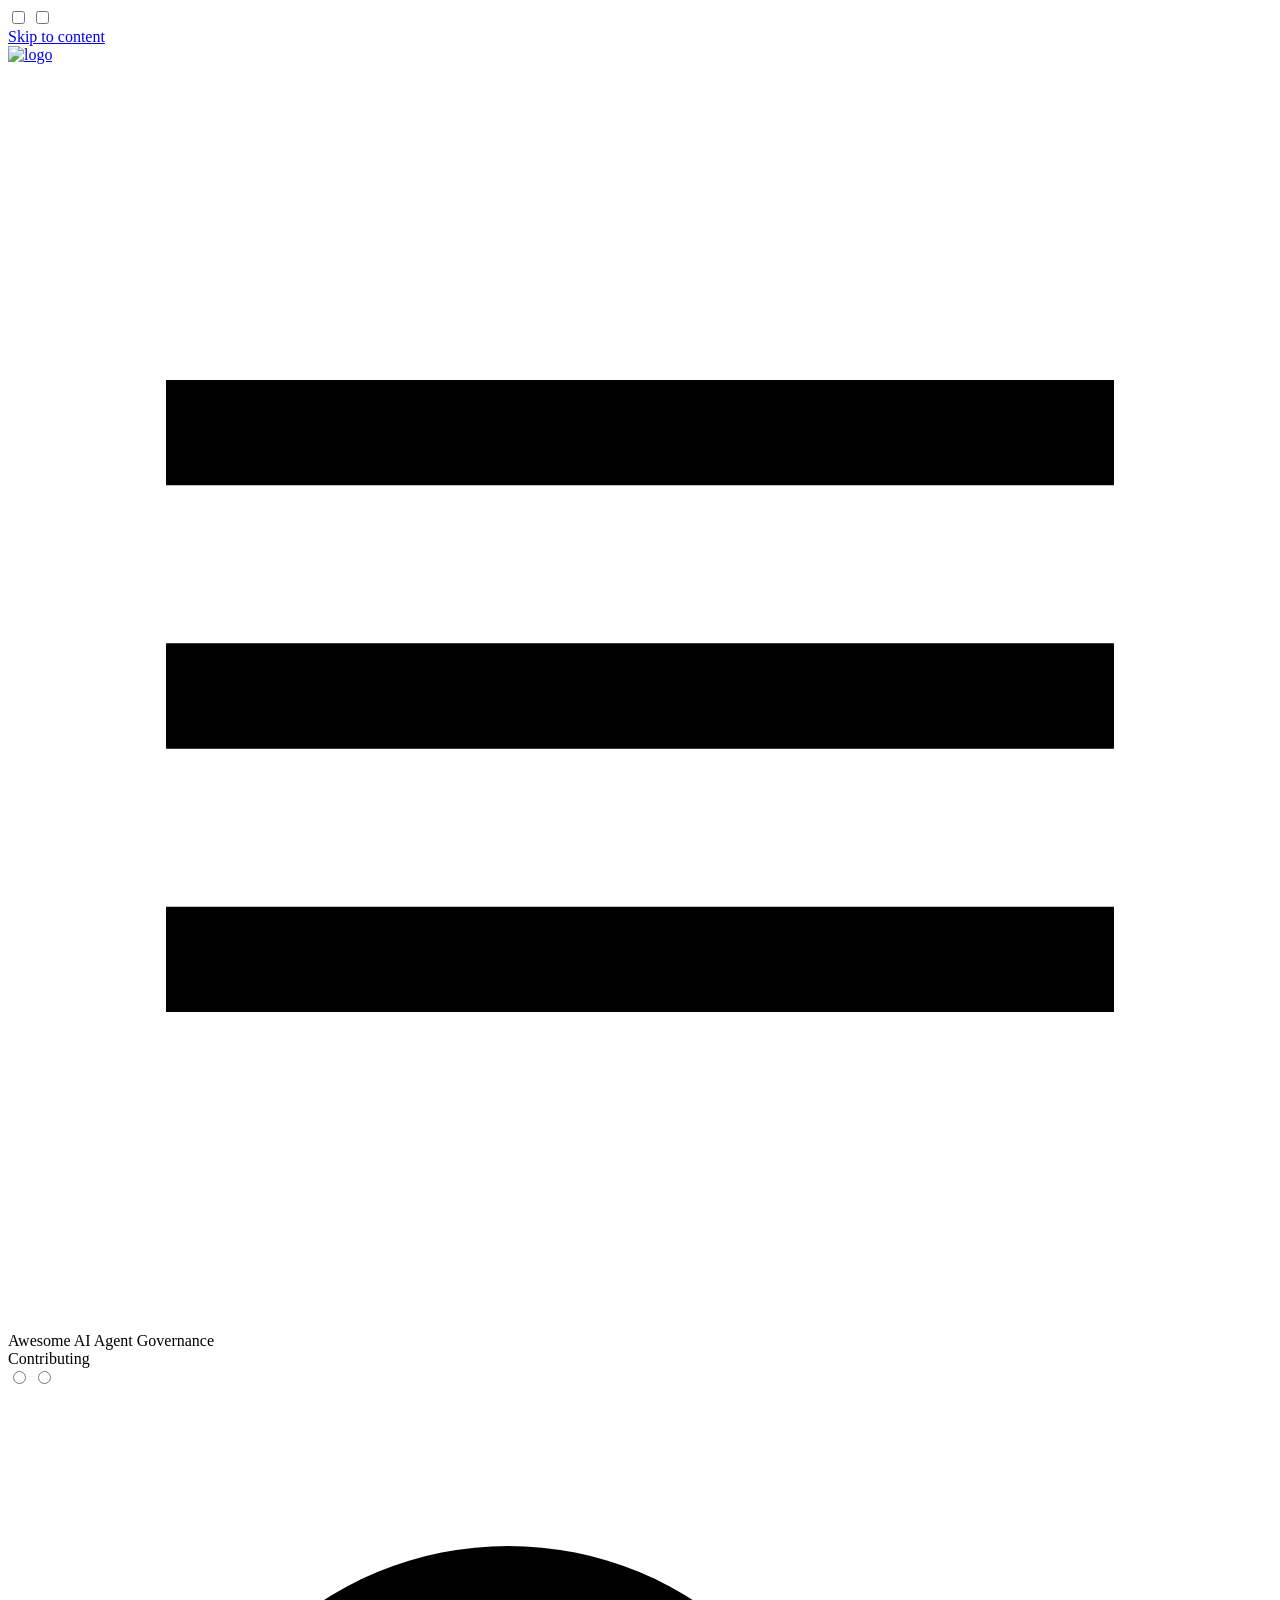
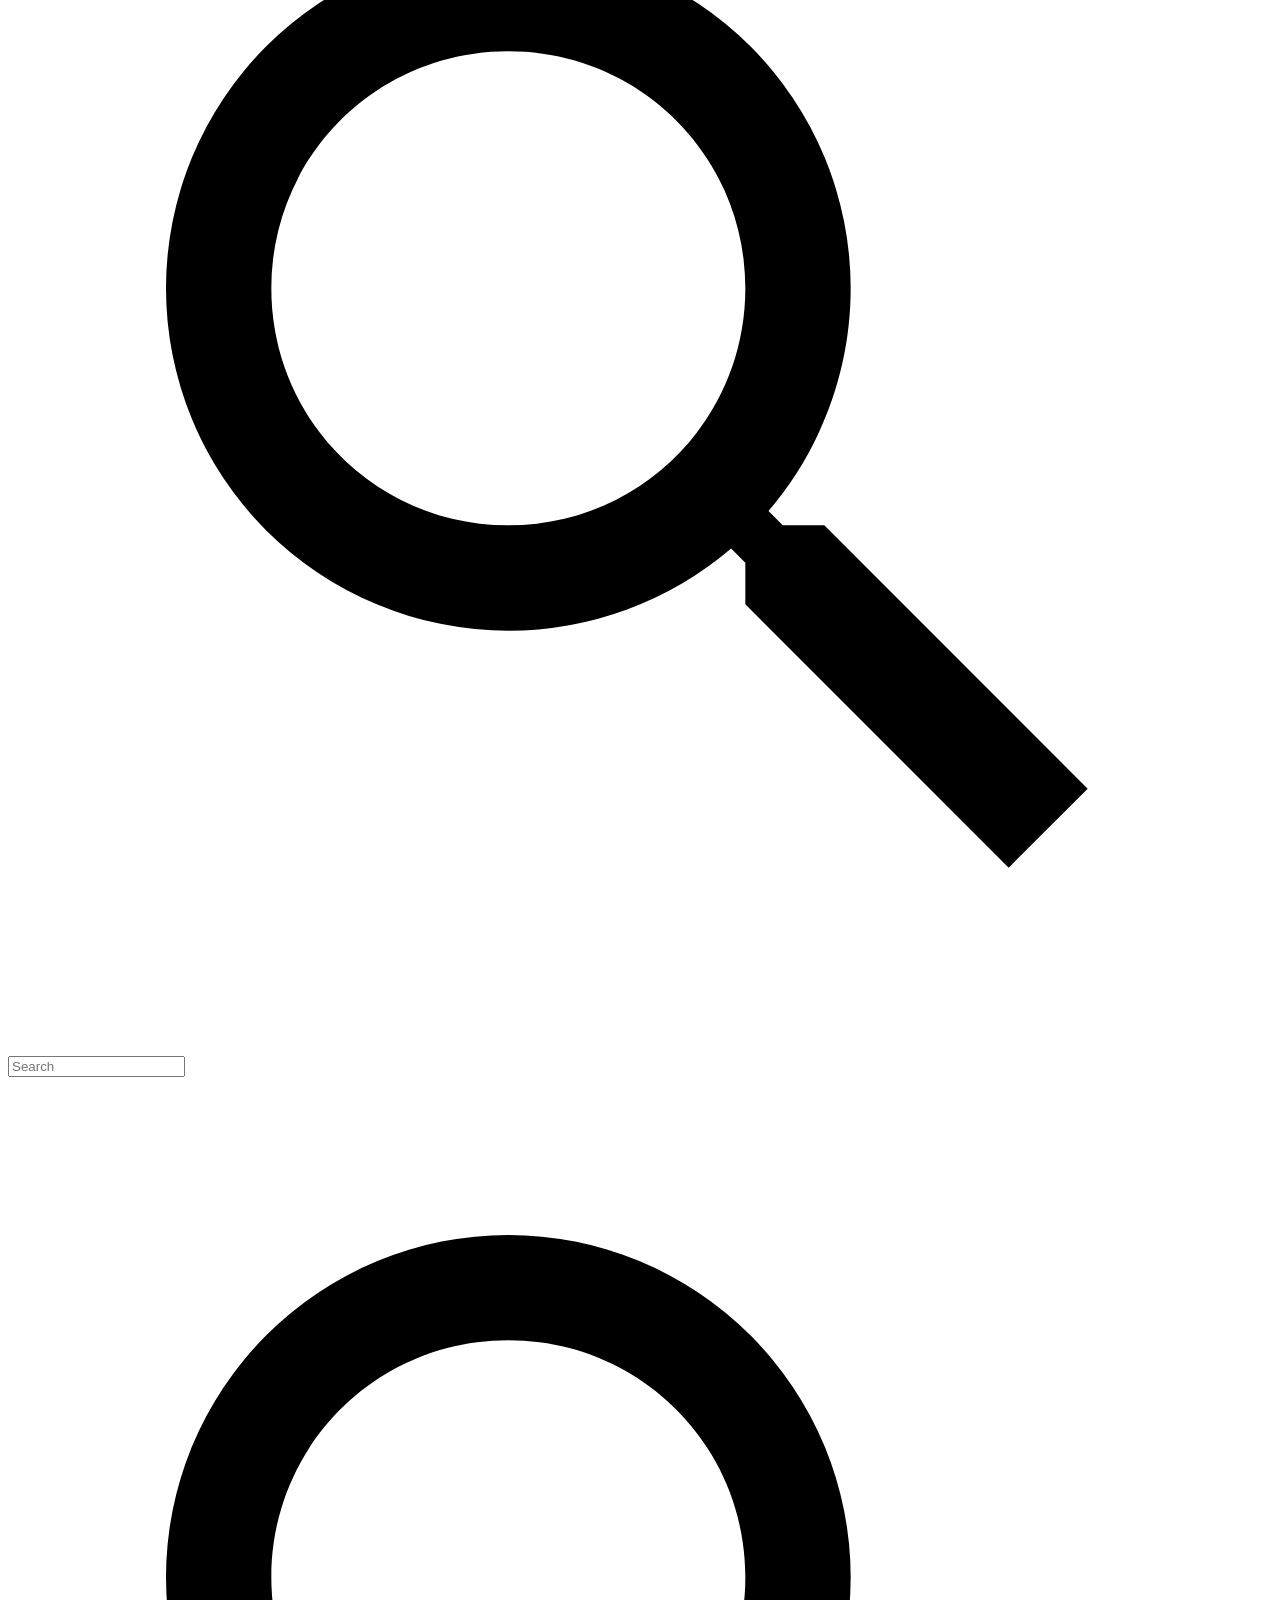
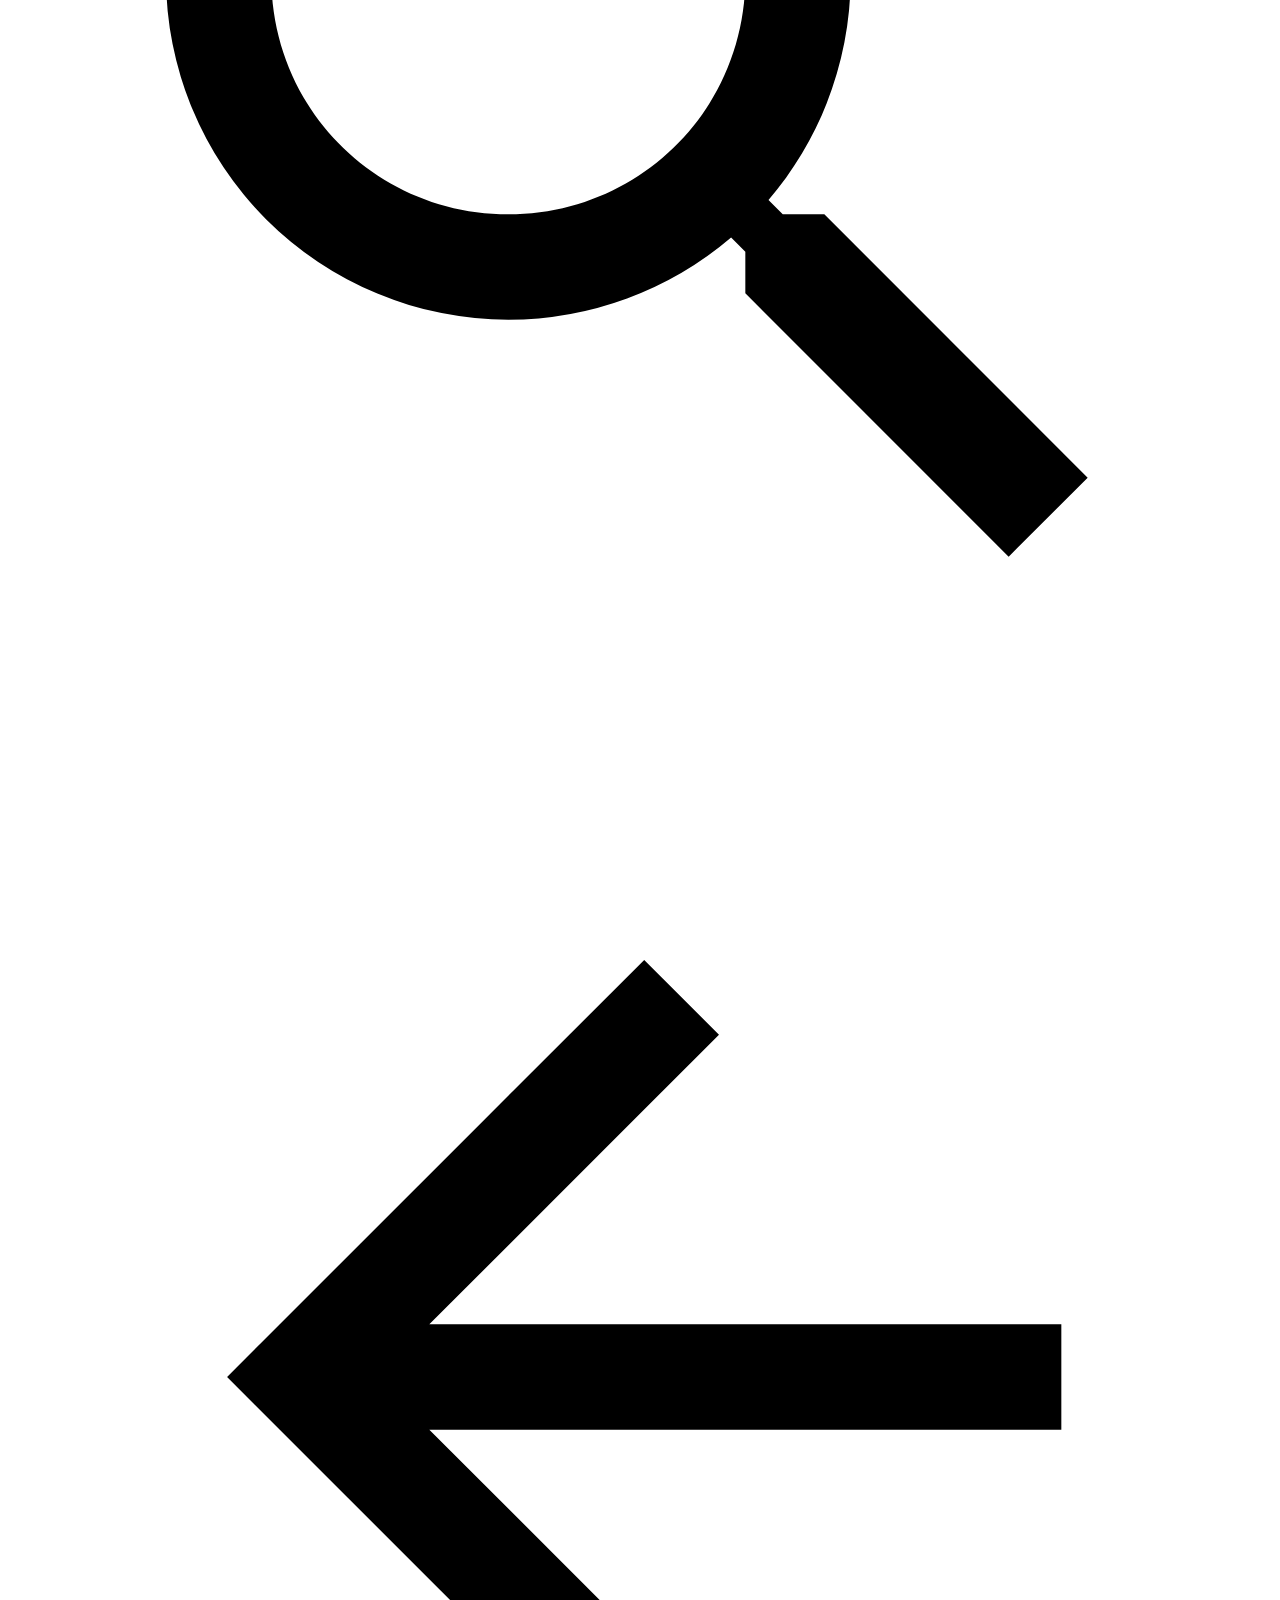
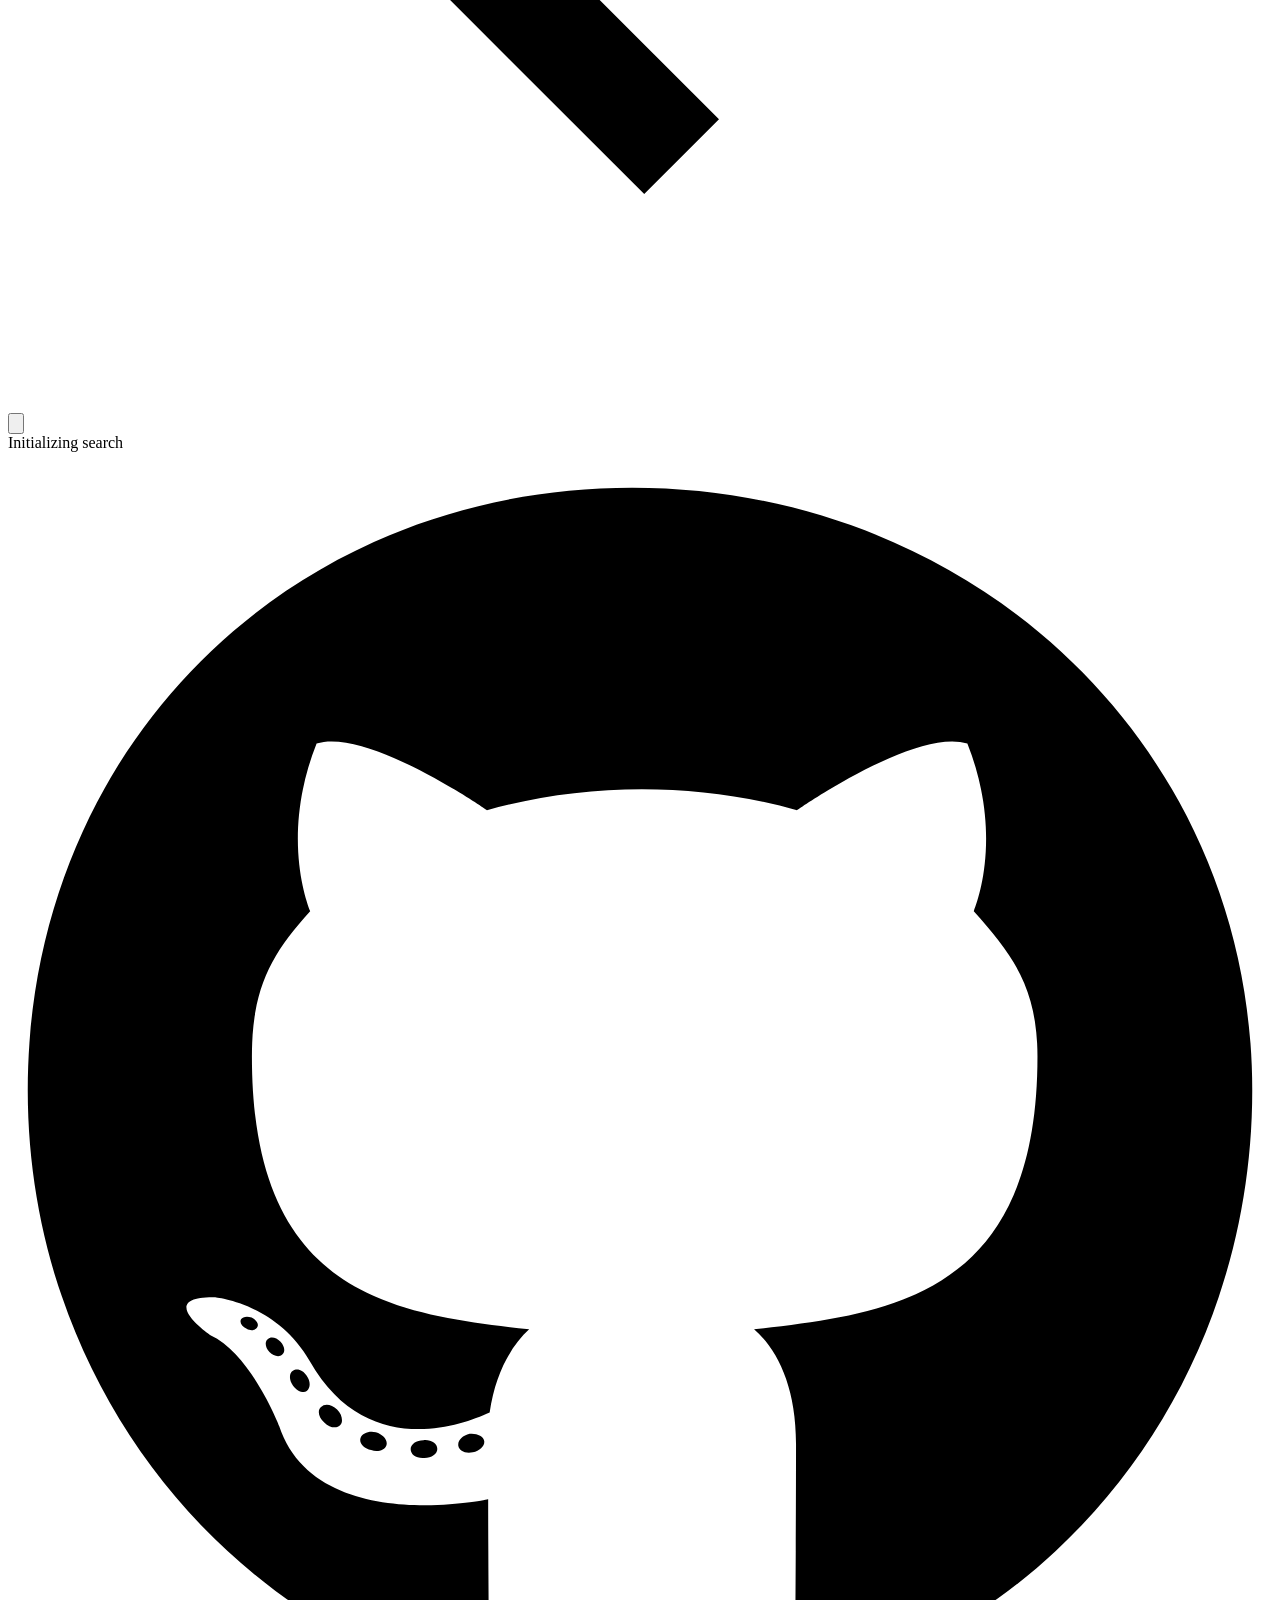
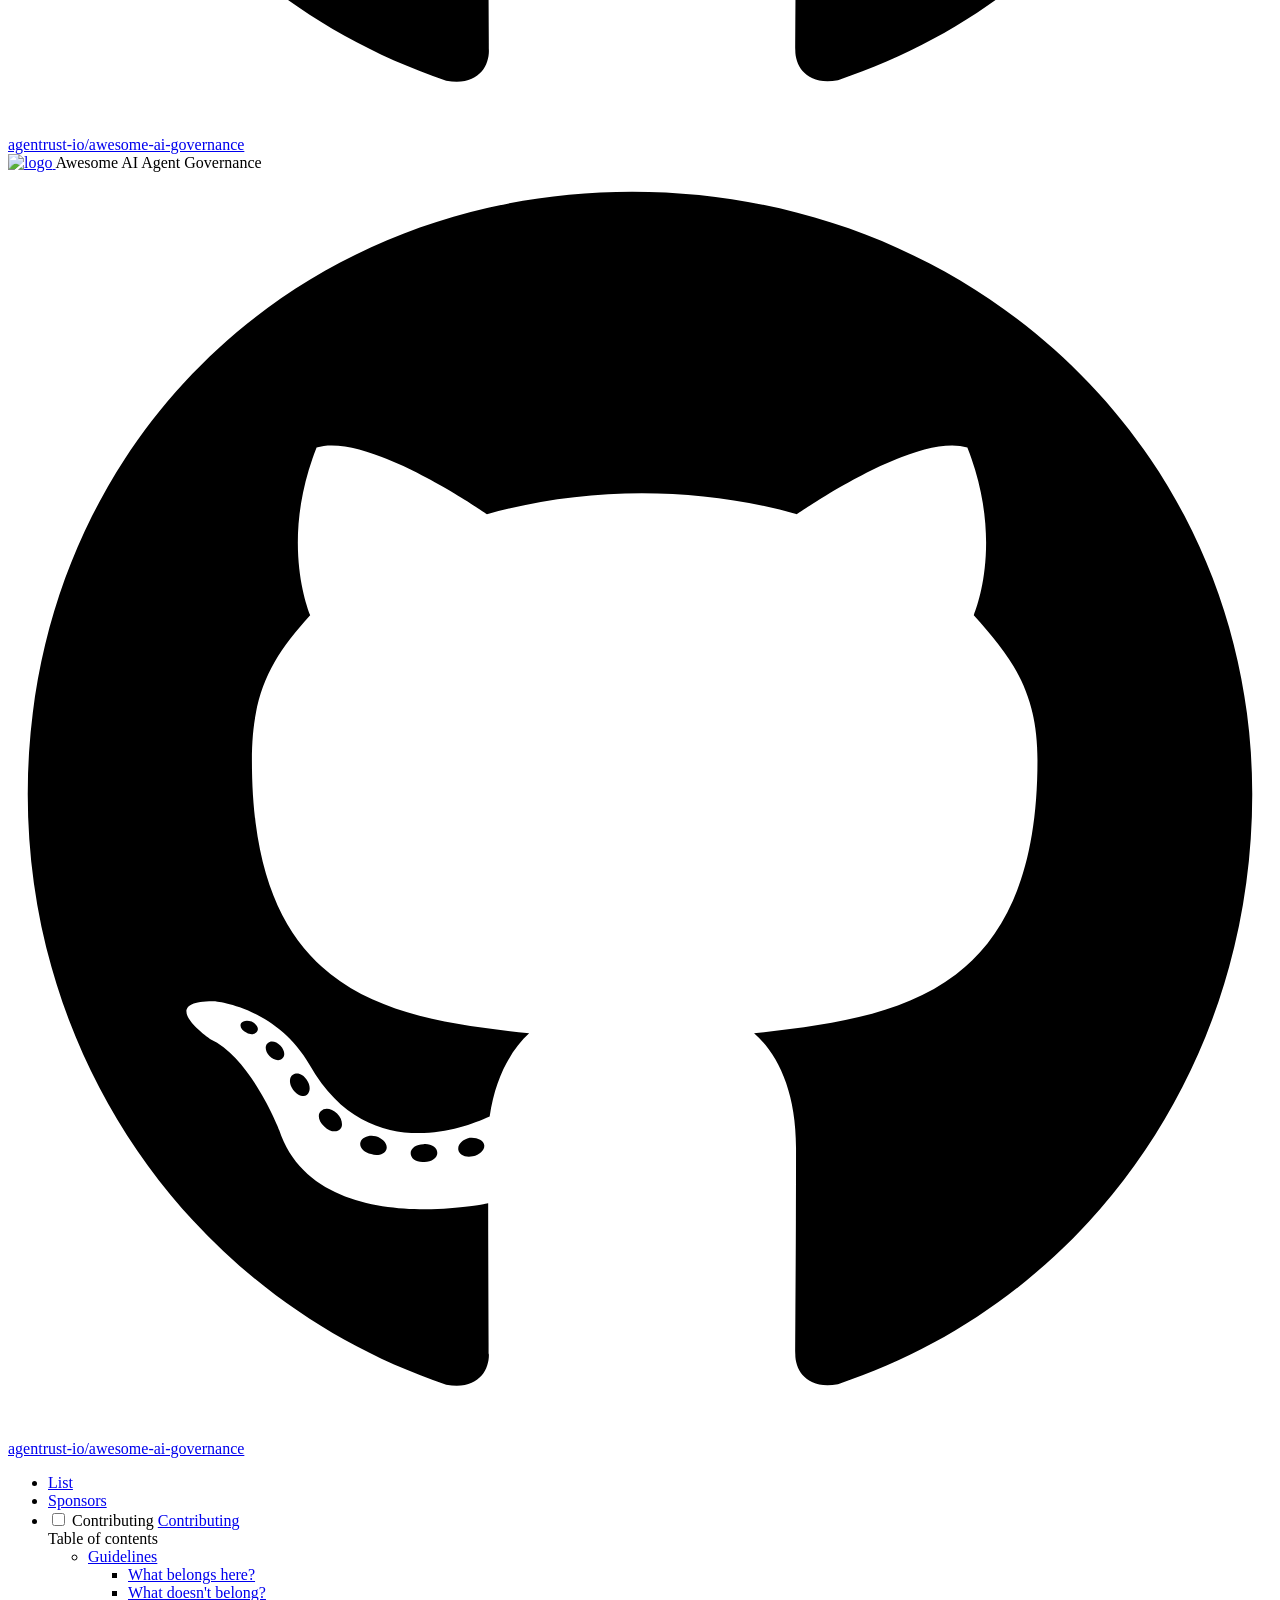
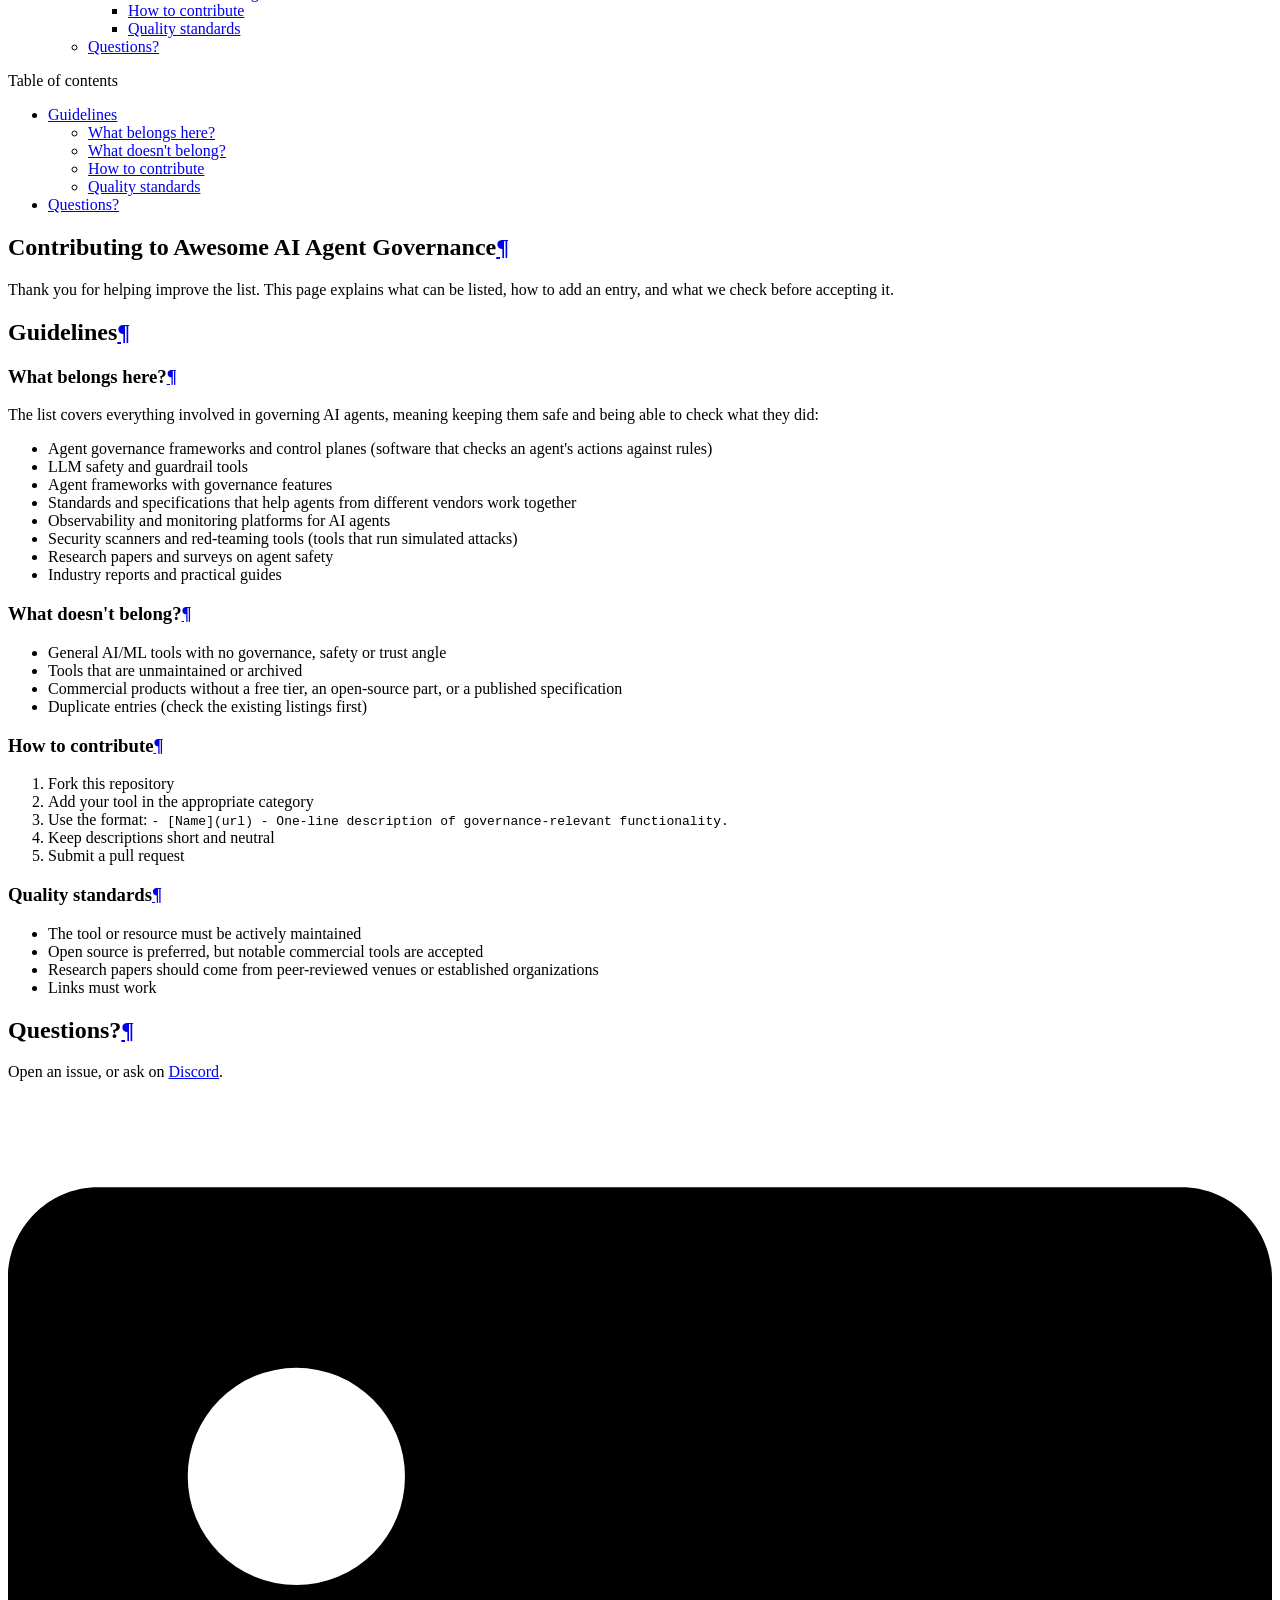
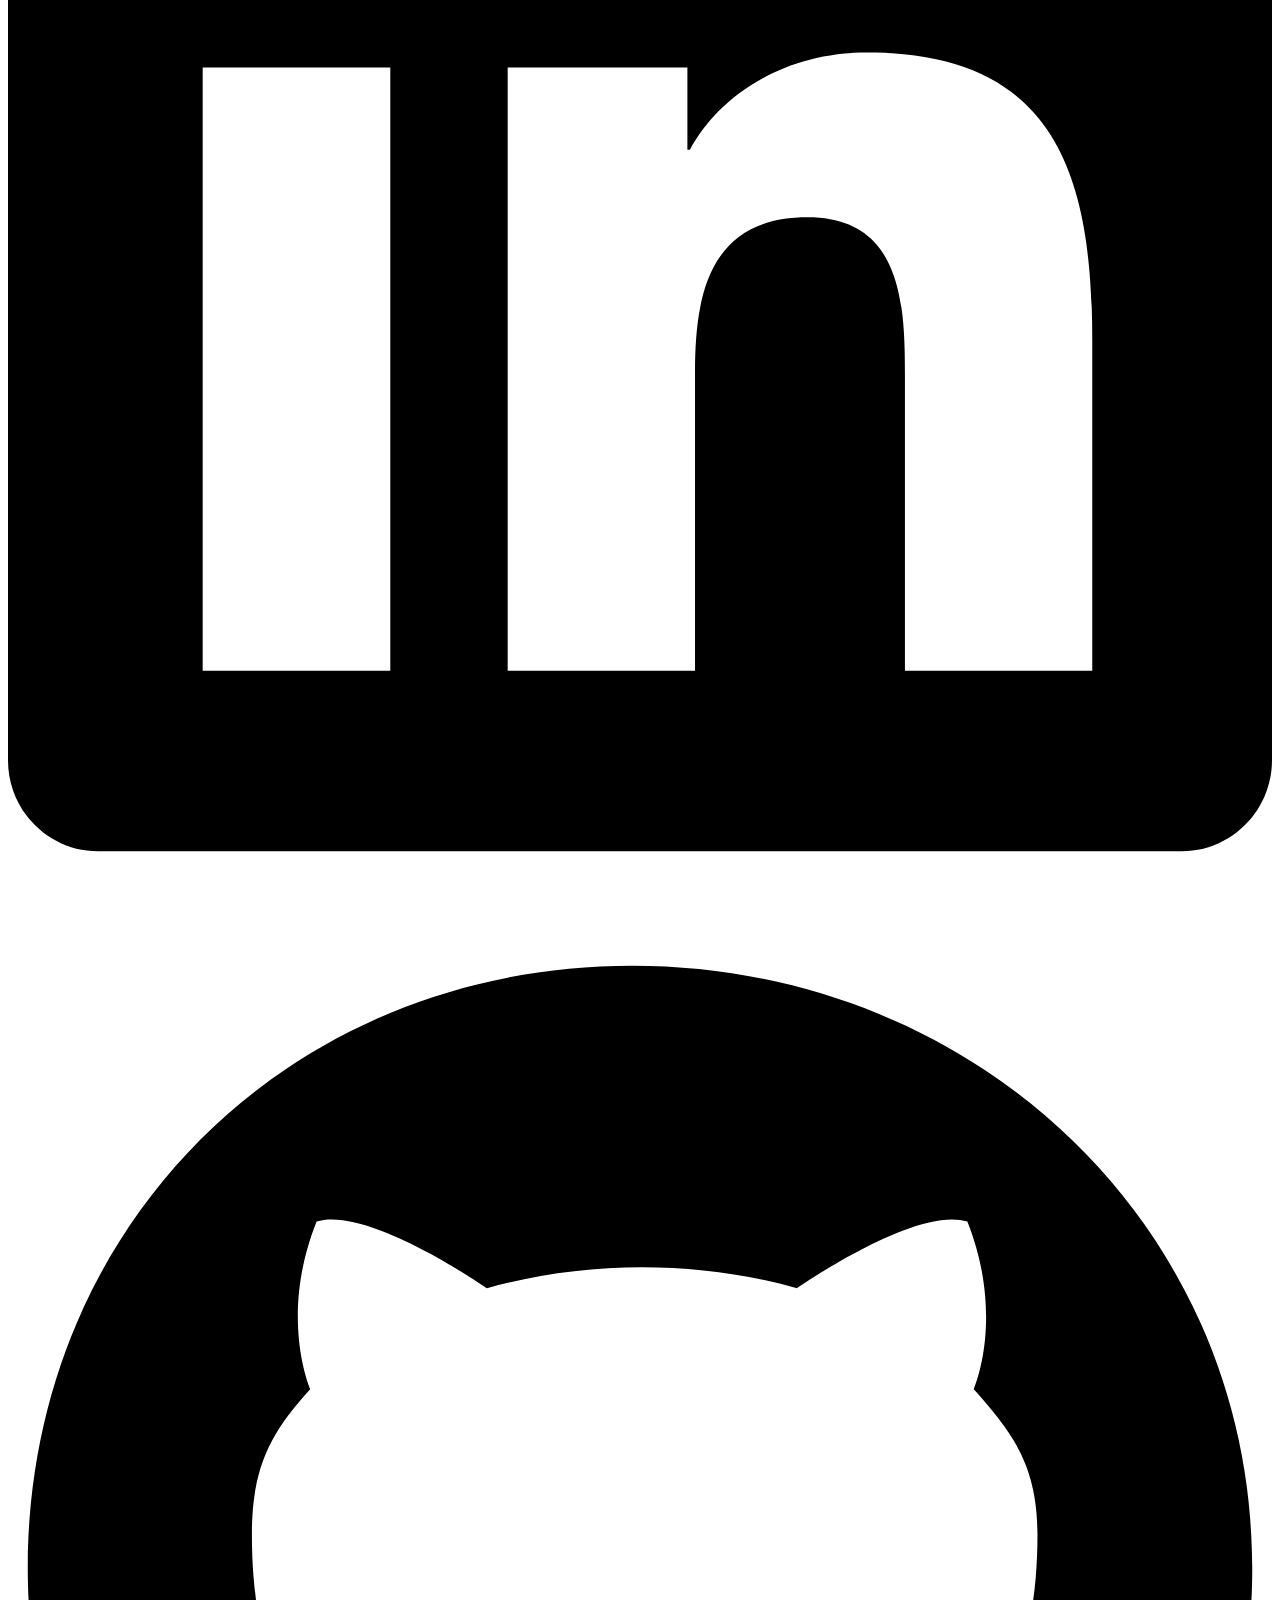
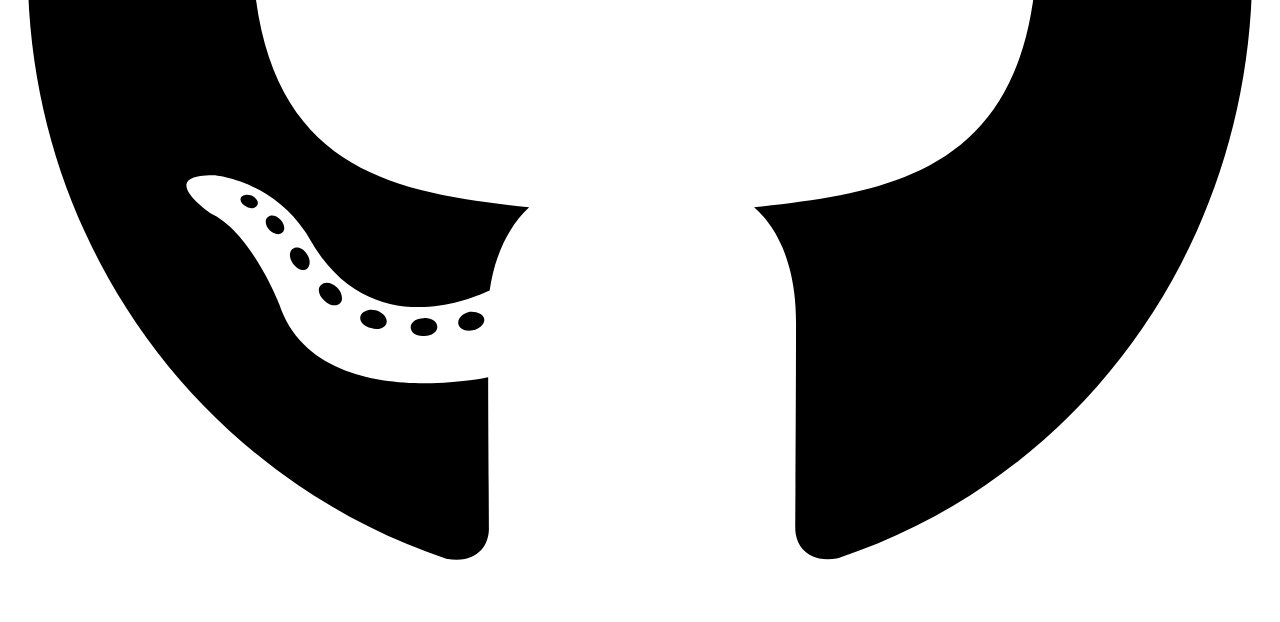
==== commit 55733d5c: "Deployed cce9651 with MkDocs version: 1.6.1" ====
--- a/CONTRIBUTING/index.html
+++ b/CONTRIBUTING/index.html
@@ -1,4 +1,4 @@
-<!doctype html><html lang=en class=no-js> <head><meta charset=utf-8><meta name=viewport content="width=device-width,initial-scale=1"><meta name=description content="Contributing. A curated list of tools, frameworks, standards, and resources for governing autonomous AI agents"><link href=https://governance.agentrust-io.com/CONTRIBUTING/ rel=canonical><link href=../SPONSORS/ rel=prev><link rel=icon href=../docs/assets/icon.svg><meta name=generator content="mkdocs-1.6.1, mkdocs-material-9.7.7"><title>Contributing - Awesome AI Agent Governance</title><link rel=stylesheet href=../assets/stylesheets/main.ec1eaa64.min.css><link rel=stylesheet href=../assets/stylesheets/palette.ab4e12ef.min.css><link rel=stylesheet href="https://agentrust-io.com/design-system.css?v=22"><script>__md_scope=new URL("..",location),__md_hash=e=>[...e].reduce(((e,_)=>(e<<5)-e+_.charCodeAt(0)),0),__md_get=(e,_=localStorage,t=__md_scope)=>JSON.parse(_.getItem(t.pathname+"."+e)),__md_set=(e,_,t=localStorage,a=__md_scope)=>{try{t.setItem(a.pathname+"."+e,JSON.stringify(_))}catch(e){}}</script><meta property=og:type content=website><meta property=og:site_name content=AgenTrust><meta property=og:title content="Contributing - Awesome AI Agent Governance"><meta property=og:description content="Contributing. A curated list of tools, frameworks, standards, and resources for governing autonomous AI agents"><meta content=https://governance.agentrust-io.com/CONTRIBUTING/ property=og:url><meta property=og:image content=https://governance.agentrust-io.com/docs/assets/og.png><meta property=og:image:width content=1200><meta property=og:image:height content=630><meta property=og:image:alt content="Awesome AI Agent Governance: a curated list"><meta property=og:locale content=en_US><meta name=twitter:card content=summary_large_image><meta name=twitter:title content="Contributing - Awesome AI Agent Governance"><meta name=twitter:description content="Contributing. A curated list of tools, frameworks, standards, and resources for governing autonomous AI agents"><meta name=twitter:image content=https://governance.agentrust-io.com/docs/assets/og.png><script type=application/ld+json>
+<!doctype html><html lang=en class=no-js> <head><meta charset=utf-8><meta name=viewport content="width=device-width,initial-scale=1"><meta name=description content="Thank you for helping improve the list. This page explains what can be listed, how to add an entry, and what we check before accepting it."><link href=https://governance.agentrust-io.com/CONTRIBUTING/ rel=canonical><link href=../SPONSORS/ rel=prev><link rel=icon href=../docs/assets/icon.svg><meta name=generator content="mkdocs-1.6.1, mkdocs-material-9.7.7"><title>Contributing - Awesome AI Agent Governance</title><link rel=stylesheet href=../assets/stylesheets/main.ec1eaa64.min.css><link rel=stylesheet href=../assets/stylesheets/palette.ab4e12ef.min.css><link rel=stylesheet href="https://agentrust-io.com/design-system.css?v=22"><script>__md_scope=new URL("..",location),__md_hash=e=>[...e].reduce(((e,_)=>(e<<5)-e+_.charCodeAt(0)),0),__md_get=(e,_=localStorage,t=__md_scope)=>JSON.parse(_.getItem(t.pathname+"."+e)),__md_set=(e,_,t=localStorage,a=__md_scope)=>{try{t.setItem(a.pathname+"."+e,JSON.stringify(_))}catch(e){}}</script><meta property=og:type content=website><meta property=og:site_name content=AgenTrust><meta property=og:title content="Contributing - Awesome AI Agent Governance"><meta property=og:description content="Thank you for helping improve the list. This page explains what can be listed, how to add an entry, and what we check before accepting it."><meta content=https://governance.agentrust-io.com/CONTRIBUTING/ property=og:url><meta property=og:image content=https://governance.agentrust-io.com/docs/assets/og.png><meta property=og:image:width content=1200><meta property=og:image:height content=630><meta property=og:image:alt content="Awesome AI Agent Governance: a curated list"><meta property=og:locale content=en_US><meta name=twitter:card content=summary_large_image><meta name=twitter:title content="Contributing - Awesome AI Agent Governance"><meta name=twitter:description content="Thank you for helping improve the list. This page explains what can be listed, how to add an entry, and what we check before accepting it."><meta name=twitter:image content=https://governance.agentrust-io.com/docs/assets/og.png><script type=application/ld+json>
   {
     "@context": "https://schema.org",
     "@graph": [
@@ -30,7 +30,7 @@
         "url": "https://governance.agentrust-io.com/CONTRIBUTING/",
         "name": "Contributing - Awesome AI Agent Governance",
         "headline": "Contributing - Awesome AI Agent Governance",
-        "description": "Contributing. A curated list of tools, frameworks, standards, and resources for governing autonomous AI agents",
+        "description": "Thank you for helping improve the list. This page explains what can be listed, how to add an entry, and what we check before accepting it.",
         "inLanguage": "en",
         "isPartOf": { "@id": "https://governance.agentrust-io.com/#website" },
         "publisher": { "@id": "https://agentrust-io.com/#organization" }
@@ -44,4 +44,4 @@
       }
     ]
   }
-  </script></head> <body dir=ltr data-md-color-scheme=default data-md-color-primary=custom data-md-color-accent=custom> <input class=md-toggle data-md-toggle=drawer type=checkbox id=__drawer autocomplete=off> <input class=md-toggle data-md-toggle=search type=checkbox id=__search autocomplete=off> <label class=md-overlay for=__drawer></label> <div data-md-component=skip> <a href=#contributing-to-awesome-ai-agent-governance class=md-skip> Skip to content </a> </div> <div data-md-component=announce> </div> <header class="md-header md-header--shadow" data-md-component=header> <nav class="md-header__inner md-grid" aria-label=Header> <a href=.. title="Awesome AI Agent Governance" class="md-header__button md-logo" aria-label="Awesome AI Agent Governance" data-md-component=logo> <img src=../docs/assets/icon.svg alt=logo> </a> <label class="md-header__button md-icon" for=__drawer> <svg xmlns=http://www.w3.org/2000/svg viewbox="0 0 24 24"><path d="M3 6h18v2H3zm0 5h18v2H3zm0 5h18v2H3z"/></svg> </label> <div class=md-header__title data-md-component=header-title> <div class=md-header__ellipsis> <div class=md-header__topic> <span class=md-ellipsis> Awesome AI Agent Governance </span> </div> <div class=md-header__topic data-md-component=header-topic> <span class=md-ellipsis> Contributing </span> </div> </div> </div> <form class=md-header__option data-md-component=palette> <input class=md-option data-md-color-media data-md-color-scheme=default data-md-color-primary=custom data-md-color-accent=custom aria-label="Switch to dark mode" type=radio name=__palette id=__palette_0> <label class="md-header__button md-icon" title="Switch to dark mode" for=__palette_1 hidden> <svg xmlns=http://www.w3.org/2000/svg viewbox="0 0 24 24"><path d="M12 18c-.89 0-1.74-.2-2.5-.55C11.56 16.5 13 14.42 13 12s-1.44-4.5-3.5-5.45C10.26 6.2 11.11 6 12 6a6 6 0 0 1 6 6 6 6 0 0 1-6 6m8-9.31V4h-4.69L12 .69 8.69 4H4v4.69L.69 12 4 15.31V20h4.69L12 23.31 15.31 20H20v-4.69L23.31 12z"/></svg> </label> <input class=md-option data-md-color-media data-md-color-scheme=slate data-md-color-primary=custom data-md-color-accent=custom aria-label="Switch to light mode" type=radio name=__palette id=__palette_1> <label class="md-header__button md-icon" title="Switch to light mode" for=__palette_0 hidden> <svg xmlns=http://www.w3.org/2000/svg viewbox="0 0 24 24"><path d="M12 8a4 4 0 0 0-4 4 4 4 0 0 0 4 4 4 4 0 0 0 4-4 4 4 0 0 0-4-4m0 10a6 6 0 0 1-6-6 6 6 0 0 1 6-6 6 6 0 0 1 6 6 6 6 0 0 1-6 6m8-9.31V4h-4.69L12 .69 8.69 4H4v4.69L.69 12 4 15.31V20h4.69L12 23.31 15.31 20H20v-4.69L23.31 12z"/></svg> </label> </form> <script>var palette=__md_get("__palette");if(palette&&palette.color){if("(prefers-color-scheme)"===palette.color.media){var media=matchMedia("(prefers-color-scheme: light)"),input=document.querySelector(media.matches?"[data-md-color-media='(prefers-color-scheme: light)']":"[data-md-color-media='(prefers-color-scheme: dark)']");palette.color.media=input.getAttribute("data-md-color-media"),palette.color.scheme=input.getAttribute("data-md-color-scheme"),palette.color.primary=input.getAttribute("data-md-color-primary"),palette.color.accent=input.getAttribute("data-md-color-accent")}for(var[key,value]of Object.entries(palette.color))document.body.setAttribute("data-md-color-"+key,value)}</script> <label class="md-header__button md-icon" for=__search> <svg xmlns=http://www.w3.org/2000/svg viewbox="0 0 24 24"><path d="M9.5 3A6.5 6.5 0 0 1 16 9.5c0 1.61-.59 3.09-1.56 4.23l.27.27h.79l5 5-1.5 1.5-5-5v-.79l-.27-.27A6.52 6.52 0 0 1 9.5 16 6.5 6.5 0 0 1 3 9.5 6.5 6.5 0 0 1 9.5 3m0 2C7 5 5 7 5 9.5S7 14 9.5 14 14 12 14 9.5 12 5 9.5 5"/></svg> </label> <div class=md-search data-md-component=search role=dialog> <label class=md-search__overlay for=__search></label> <div class=md-search__inner role=search> <form class=md-search__form name=search> <input type=text class=md-search__input name=query aria-label=Search placeholder=Search autocapitalize=off autocorrect=off autocomplete=off spellcheck=false data-md-component=search-query required> <label class="md-search__icon md-icon" for=__search> <svg xmlns=http://www.w3.org/2000/svg viewbox="0 0 24 24"><path d="M9.5 3A6.5 6.5 0 0 1 16 9.5c0 1.61-.59 3.09-1.56 4.23l.27.27h.79l5 5-1.5 1.5-5-5v-.79l-.27-.27A6.52 6.52 0 0 1 9.5 16 6.5 6.5 0 0 1 3 9.5 6.5 6.5 0 0 1 9.5 3m0 2C7 5 5 7 5 9.5S7 14 9.5 14 14 12 14 9.5 12 5 9.5 5"/></svg> <svg xmlns=http://www.w3.org/2000/svg viewbox="0 0 24 24"><path d="M20 11v2H8l5.5 5.5-1.42 1.42L4.16 12l7.92-7.92L13.5 5.5 8 11z"/></svg> </label> <nav class=md-search__options aria-label=Search> <button type=reset class="md-search__icon md-icon" title=Clear aria-label=Clear tabindex=-1> <svg xmlns=http://www.w3.org/2000/svg viewbox="0 0 24 24"><path d="M19 6.41 17.59 5 12 10.59 6.41 5 5 6.41 10.59 12 5 17.59 6.41 19 12 13.41 17.59 19 19 17.59 13.41 12z"/></svg> </button> </nav> <div class=md-search__suggest data-md-component=search-suggest></div> </form> <div class=md-search__output> <div class=md-search__scrollwrap tabindex=0 data-md-scrollfix> <div class=md-search-result data-md-component=search-result> <div class=md-search-result__meta> Initializing search </div> <ol class=md-search-result__list role=presentation></ol> </div> </div> </div> </div> </div> <div class=md-header__source> <a href=https://github.com/agentrust-io/awesome-ai-governance title="Go to repository" class=md-source data-md-component=source> <div class="md-source__icon md-icon"> <svg xmlns=http://www.w3.org/2000/svg viewbox="0 0 512 512"><!-- Font Awesome Free 7.1.0 by @fontawesome - https://fontawesome.com License - https://fontawesome.com/license/free (Icons: CC BY 4.0, Fonts: SIL OFL 1.1, Code: MIT License) Copyright 2025 Fonticons, Inc.--><path d="M173.9 397.4c0 2-2.3 3.6-5.2 3.6-3.3.3-5.6-1.3-5.6-3.6 0-2 2.3-3.6 5.2-3.6 3-.3 5.6 1.3 5.6 3.6m-31.1-4.5c-.7 2 1.3 4.3 4.3 4.9 2.6 1 5.6 0 6.2-2s-1.3-4.3-4.3-5.2c-2.6-.7-5.5.3-6.2 2.3m44.2-1.7c-2.9.7-4.9 2.6-4.6 4.9.3 2 2.9 3.3 5.9 2.6 2.9-.7 4.9-2.6 4.6-4.6-.3-1.9-3-3.2-5.9-2.9M252.8 8C114.1 8 8 113.3 8 252c0 110.9 69.8 205.8 169.5 239.2 12.8 2.3 17.3-5.6 17.3-12.1 0-6.2-.3-40.4-.3-61.4 0 0-70 15-84.7-29.8 0 0-11.4-29.1-27.8-36.6 0 0-22.9-15.7 1.6-15.4 0 0 24.9 2 38.6 25.8 21.9 38.6 58.6 27.5 72.9 20.9 2.3-16 8.8-27.1 16-33.7-55.9-6.2-112.3-14.3-112.3-110.5 0-27.5 7.6-41.3 23.6-58.9-2.6-6.5-11.1-33.3 2.6-67.9 20.9-6.5 69 27 69 27 20-5.6 41.5-8.5 62.8-8.5s42.8 2.9 62.8 8.5c0 0 48.1-33.6 69-27 13.7 34.7 5.2 61.4 2.6 67.9 16 17.7 25.8 31.5 25.8 58.9 0 96.5-58.9 104.2-114.8 110.5 9.2 7.9 17 22.9 17 46.4 0 33.7-.3 75.4-.3 83.6 0 6.5 4.6 14.4 17.3 12.1C436.2 457.8 504 362.9 504 252 504 113.3 391.5 8 252.8 8M105.2 352.9c-1.3 1-1 3.3.7 5.2 1.6 1.6 3.9 2.3 5.2 1 1.3-1 1-3.3-.7-5.2-1.6-1.6-3.9-2.3-5.2-1m-10.8-8.1c-.7 1.3.3 2.9 2.3 3.9 1.6 1 3.6.7 4.3-.7.7-1.3-.3-2.9-2.3-3.9-2-.6-3.6-.3-4.3.7m32.4 35.6c-1.6 1.3-1 4.3 1.3 6.2 2.3 2.3 5.2 2.6 6.5 1 1.3-1.3.7-4.3-1.3-6.2-2.2-2.3-5.2-2.6-6.5-1m-11.4-14.7c-1.6 1-1.6 3.6 0 5.9s4.3 3.3 5.6 2.3c1.6-1.3 1.6-3.9 0-6.2-1.4-2.3-4-3.3-5.6-2"/></svg> </div> <div class=md-source__repository> agentrust-io/awesome-ai-governance </div> </a> </div> </nav> </header> <div class=md-container data-md-component=container> <main class=md-main data-md-component=main> <div class="md-main__inner md-grid"> <div class="md-sidebar md-sidebar--primary" data-md-component=sidebar data-md-type=navigation> <div class=md-sidebar__scrollwrap> <div class=md-sidebar__inner> <nav class="md-nav md-nav--primary" aria-label=Navigation data-md-level=0> <label class=md-nav__title for=__drawer> <a href=.. title="Awesome AI Agent Governance" class="md-nav__button md-logo" aria-label="Awesome AI Agent Governance" data-md-component=logo> <img src=../docs/assets/icon.svg alt=logo> </a> Awesome AI Agent Governance </label> <div class=md-nav__source> <a href=https://github.com/agentrust-io/awesome-ai-governance title="Go to repository" class=md-source data-md-component=source> <div class="md-source__icon md-icon"> <svg xmlns=http://www.w3.org/2000/svg viewbox="0 0 512 512"><!-- Font Awesome Free 7.1.0 by @fontawesome - https://fontawesome.com License - https://fontawesome.com/license/free (Icons: CC BY 4.0, Fonts: SIL OFL 1.1, Code: MIT License) Copyright 2025 Fonticons, Inc.--><path d="M173.9 397.4c0 2-2.3 3.6-5.2 3.6-3.3.3-5.6-1.3-5.6-3.6 0-2 2.3-3.6 5.2-3.6 3-.3 5.6 1.3 5.6 3.6m-31.1-4.5c-.7 2 1.3 4.3 4.3 4.9 2.6 1 5.6 0 6.2-2s-1.3-4.3-4.3-5.2c-2.6-.7-5.5.3-6.2 2.3m44.2-1.7c-2.9.7-4.9 2.6-4.6 4.9.3 2 2.9 3.3 5.9 2.6 2.9-.7 4.9-2.6 4.6-4.6-.3-1.9-3-3.2-5.9-2.9M252.8 8C114.1 8 8 113.3 8 252c0 110.9 69.8 205.8 169.5 239.2 12.8 2.3 17.3-5.6 17.3-12.1 0-6.2-.3-40.4-.3-61.4 0 0-70 15-84.7-29.8 0 0-11.4-29.1-27.8-36.6 0 0-22.9-15.7 1.6-15.4 0 0 24.9 2 38.6 25.8 21.9 38.6 58.6 27.5 72.9 20.9 2.3-16 8.8-27.1 16-33.7-55.9-6.2-112.3-14.3-112.3-110.5 0-27.5 7.6-41.3 23.6-58.9-2.6-6.5-11.1-33.3 2.6-67.9 20.9-6.5 69 27 69 27 20-5.6 41.5-8.5 62.8-8.5s42.8 2.9 62.8 8.5c0 0 48.1-33.6 69-27 13.7 34.7 5.2 61.4 2.6 67.9 16 17.7 25.8 31.5 25.8 58.9 0 96.5-58.9 104.2-114.8 110.5 9.2 7.9 17 22.9 17 46.4 0 33.7-.3 75.4-.3 83.6 0 6.5 4.6 14.4 17.3 12.1C436.2 457.8 504 362.9 504 252 504 113.3 391.5 8 252.8 8M105.2 352.9c-1.3 1-1 3.3.7 5.2 1.6 1.6 3.9 2.3 5.2 1 1.3-1 1-3.3-.7-5.2-1.6-1.6-3.9-2.3-5.2-1m-10.8-8.1c-.7 1.3.3 2.9 2.3 3.9 1.6 1 3.6.7 4.3-.7.7-1.3-.3-2.9-2.3-3.9-2-.6-3.6-.3-4.3.7m32.4 35.6c-1.6 1.3-1 4.3 1.3 6.2 2.3 2.3 5.2 2.6 6.5 1 1.3-1.3.7-4.3-1.3-6.2-2.2-2.3-5.2-2.6-6.5-1m-11.4-14.7c-1.6 1-1.6 3.6 0 5.9s4.3 3.3 5.6 2.3c1.6-1.3 1.6-3.9 0-6.2-1.4-2.3-4-3.3-5.6-2"/></svg> </div> <div class=md-source__repository> agentrust-io/awesome-ai-governance </div> </a> </div> <ul class=md-nav__list data-md-scrollfix> <li class=md-nav__item> <a href=.. class=md-nav__link> <span class=md-ellipsis> List </span> </a> </li> <li class=md-nav__item> <a href=../SPONSORS/ class=md-nav__link> <span class=md-ellipsis> Sponsors </span> </a> </li> <li class="md-nav__item md-nav__item--active"> <input class="md-nav__toggle md-toggle" type=checkbox id=__toc> <label class="md-nav__link md-nav__link--active" for=__toc> <span class=md-ellipsis> Contributing </span> <span class="md-nav__icon md-icon"></span> </label> <a href=./ class="md-nav__link md-nav__link--active"> <span class=md-ellipsis> Contributing </span> </a> <nav class="md-nav md-nav--secondary" aria-label="Table of contents"> <label class=md-nav__title for=__toc> <span class="md-nav__icon md-icon"></span> Table of contents </label> <ul class=md-nav__list data-md-component=toc data-md-scrollfix> <li class=md-nav__item> <a href=#guidelines class=md-nav__link> <span class=md-ellipsis> Guidelines </span> </a> <nav class=md-nav aria-label=Guidelines> <ul class=md-nav__list> <li class=md-nav__item> <a href=#what-belongs-here class=md-nav__link> <span class=md-ellipsis> What belongs here? </span> </a> </li> <li class=md-nav__item> <a href=#what-doesnt-belong class=md-nav__link> <span class=md-ellipsis> What doesn't belong? </span> </a> </li> <li class=md-nav__item> <a href=#how-to-contribute class=md-nav__link> <span class=md-ellipsis> How to contribute </span> </a> </li> <li class=md-nav__item> <a href=#quality-standards class=md-nav__link> <span class=md-ellipsis> Quality standards </span> </a> </li> </ul> </nav> </li> <li class=md-nav__item> <a href=#questions class=md-nav__link> <span class=md-ellipsis> Questions? </span> </a> </li> </ul> </nav> </li> </ul> </nav> </div> </div> </div> <div class="md-sidebar md-sidebar--secondary" data-md-component=sidebar data-md-type=toc> <div class=md-sidebar__scrollwrap> <div class=md-sidebar__inner> <nav class="md-nav md-nav--secondary" aria-label="Table of contents"> <label class=md-nav__title for=__toc> <span class="md-nav__icon md-icon"></span> Table of contents </label> <ul class=md-nav__list data-md-component=toc data-md-scrollfix> <li class=md-nav__item> <a href=#guidelines class=md-nav__link> <span class=md-ellipsis> Guidelines </span> </a> <nav class=md-nav aria-label=Guidelines> <ul class=md-nav__list> <li class=md-nav__item> <a href=#what-belongs-here class=md-nav__link> <span class=md-ellipsis> What belongs here? </span> </a> </li> <li class=md-nav__item> <a href=#what-doesnt-belong class=md-nav__link> <span class=md-ellipsis> What doesn't belong? </span> </a> </li> <li class=md-nav__item> <a href=#how-to-contribute class=md-nav__link> <span class=md-ellipsis> How to contribute </span> </a> </li> <li class=md-nav__item> <a href=#quality-standards class=md-nav__link> <span class=md-ellipsis> Quality standards </span> </a> </li> </ul> </nav> </li> <li class=md-nav__item> <a href=#questions class=md-nav__link> <span class=md-ellipsis> Questions? </span> </a> </li> </ul> </nav> </div> </div> </div> <div class=md-content data-md-component=content> <article class="md-content__inner md-typeset"> <h1 id=contributing-to-awesome-ai-agent-governance>Contributing to Awesome AI Agent Governance<a class=headerlink href=#contributing-to-awesome-ai-agent-governance title="Permanent link">&para;</a></h1> <p>Thank you for your interest in contributing!</p> <h2 id=guidelines>Guidelines<a class=headerlink href=#guidelines title="Permanent link">&para;</a></h2> <h3 id=what-belongs-here>What belongs here?<a class=headerlink href=#what-belongs-here title="Permanent link">&para;</a></h3> <p>This list covers the full agent governance landscape:</p> <ul> <li>✅ Agent governance frameworks and control planes</li> <li>✅ LLM safety and guardrails tools</li> <li>✅ Agent frameworks with governance features</li> <li>✅ Standards and specifications for agent interoperability</li> <li>✅ Observability and monitoring platforms for AI agents</li> <li>✅ Security scanners and red-teaming tools</li> <li>✅ Research papers and surveys on agent safety</li> <li>✅ Industry reports and practitioner guides</li> </ul> <h3 id=what-doesnt-belong>What doesn't belong?<a class=headerlink href=#what-doesnt-belong title="Permanent link">&para;</a></h3> <ul> <li>❌ General AI/ML tools without a governance, safety, or trust angle</li> <li>❌ Tools that are unmaintained or archived</li> <li>❌ Commercial products without a free tier, open-source component, or published specification</li> <li>❌ Duplicate entries — check existing listings first</li> </ul> <h3 id=how-to-contribute>How to contribute<a class=headerlink href=#how-to-contribute title="Permanent link">&para;</a></h3> <ol> <li>Fork this repository</li> <li>Add your tool in the appropriate category</li> <li>Use the format: <code>- [Name](url) - One-line description of governance-relevant functionality.</code></li> <li>Keep descriptions concise and neutral</li> <li>Submit a pull request</li> </ol> <h3 id=quality-standards>Quality standards<a class=headerlink href=#quality-standards title="Permanent link">&para;</a></h3> <ul> <li>Tool or resource must be actively maintained</li> <li>Open source preferred (but notable commercial tools are accepted)</li> <li>Research papers should be from peer-reviewed venues or established organizations</li> <li>Links must be working</li> </ul> <h2 id=questions>Questions?<a class=headerlink href=#questions title="Permanent link">&para;</a></h2> <p>Open an issue or reach out!</p> </article> </div> <script>var target=document.getElementById(location.hash.slice(1));target&&target.name&&(target.checked=target.name.startsWith("__tabbed_"))</script> </div> <button type=button class="md-top md-icon" data-md-component=top hidden> <svg xmlns=http://www.w3.org/2000/svg viewbox="0 0 24 24"><path d="M13 20h-2V8l-5.5 5.5-1.42-1.42L12 4.16l7.92 7.92-1.42 1.42L13 8z"/></svg> Back to top </button> </main> <footer class=md-footer> <div class="md-footer-meta md-typeset"> <div class="md-footer-meta__inner md-grid"> <div class=md-copyright> </div> <div class=md-social> <a href=https://www.linkedin.com/company/agentrust-io/ target=_blank rel=noopener title="AgenTrust on LinkedIn" class=md-social__link> <svg xmlns=http://www.w3.org/2000/svg viewbox="0 0 448 512"><!-- Font Awesome Free 7.1.0 by @fontawesome - https://fontawesome.com License - https://fontawesome.com/license/free (Icons: CC BY 4.0, Fonts: SIL OFL 1.1, Code: MIT License) Copyright 2025 Fonticons, Inc.--><path d="M416 32H31.9C14.3 32 0 46.5 0 64.3v383.4C0 465.5 14.3 480 31.9 480H416c17.6 0 32-14.5 32-32.3V64.3c0-17.8-14.4-32.3-32-32.3M135.4 416H69V202.2h66.5V416zM102.2 96a38.5 38.5 0 1 1 0 77 38.5 38.5 0 1 1 0-77m282.1 320h-66.4V312c0-24.8-.5-56.7-34.5-56.7-34.6 0-39.9 27-39.9 54.9V416h-66.4V202.2h63.7v29.2h.9c8.9-16.8 30.6-34.5 62.9-34.5 67.2 0 79.7 44.3 79.7 101.9z"/></svg> </a> <a href=https://github.com/agentrust-io/awesome-ai-governance target=_blank rel=noopener title=github.com class=md-social__link> <svg xmlns=http://www.w3.org/2000/svg viewbox="0 0 512 512"><!-- Font Awesome Free 7.1.0 by @fontawesome - https://fontawesome.com License - https://fontawesome.com/license/free (Icons: CC BY 4.0, Fonts: SIL OFL 1.1, Code: MIT License) Copyright 2025 Fonticons, Inc.--><path d="M173.9 397.4c0 2-2.3 3.6-5.2 3.6-3.3.3-5.6-1.3-5.6-3.6 0-2 2.3-3.6 5.2-3.6 3-.3 5.6 1.3 5.6 3.6m-31.1-4.5c-.7 2 1.3 4.3 4.3 4.9 2.6 1 5.6 0 6.2-2s-1.3-4.3-4.3-5.2c-2.6-.7-5.5.3-6.2 2.3m44.2-1.7c-2.9.7-4.9 2.6-4.6 4.9.3 2 2.9 3.3 5.9 2.6 2.9-.7 4.9-2.6 4.6-4.6-.3-1.9-3-3.2-5.9-2.9M252.8 8C114.1 8 8 113.3 8 252c0 110.9 69.8 205.8 169.5 239.2 12.8 2.3 17.3-5.6 17.3-12.1 0-6.2-.3-40.4-.3-61.4 0 0-70 15-84.7-29.8 0 0-11.4-29.1-27.8-36.6 0 0-22.9-15.7 1.6-15.4 0 0 24.9 2 38.6 25.8 21.9 38.6 58.6 27.5 72.9 20.9 2.3-16 8.8-27.1 16-33.7-55.9-6.2-112.3-14.3-112.3-110.5 0-27.5 7.6-41.3 23.6-58.9-2.6-6.5-11.1-33.3 2.6-67.9 20.9-6.5 69 27 69 27 20-5.6 41.5-8.5 62.8-8.5s42.8 2.9 62.8 8.5c0 0 48.1-33.6 69-27 13.7 34.7 5.2 61.4 2.6 67.9 16 17.7 25.8 31.5 25.8 58.9 0 96.5-58.9 104.2-114.8 110.5 9.2 7.9 17 22.9 17 46.4 0 33.7-.3 75.4-.3 83.6 0 6.5 4.6 14.4 17.3 12.1C436.2 457.8 504 362.9 504 252 504 113.3 391.5 8 252.8 8M105.2 352.9c-1.3 1-1 3.3.7 5.2 1.6 1.6 3.9 2.3 5.2 1 1.3-1 1-3.3-.7-5.2-1.6-1.6-3.9-2.3-5.2-1m-10.8-8.1c-.7 1.3.3 2.9 2.3 3.9 1.6 1 3.6.7 4.3-.7.7-1.3-.3-2.9-2.3-3.9-2-.6-3.6-.3-4.3.7m32.4 35.6c-1.6 1.3-1 4.3 1.3 6.2 2.3 2.3 5.2 2.6 6.5 1 1.3-1.3.7-4.3-1.3-6.2-2.2-2.3-5.2-2.6-6.5-1m-11.4-14.7c-1.6 1-1.6 3.6 0 5.9s4.3 3.3 5.6 2.3c1.6-1.3 1.6-3.9 0-6.2-1.4-2.3-4-3.3-5.6-2"/></svg> </a> </div> </div> </div> </footer> </div> <div class=md-dialog data-md-component=dialog> <div class="md-dialog__inner md-typeset"></div> </div> <script id=__config type=application/json>{"annotate": null, "base": "..", "features": ["navigation.instant", "navigation.tracking", "navigation.top", "search.suggest", "search.highlight", "content.code.copy", "toc.follow", "header.autohide"], "search": "../assets/javascripts/workers/search.2c215733.min.js", "tags": null, "translations": {"clipboard.copied": "Copied to clipboard", "clipboard.copy": "Copy to clipboard", "search.result.more.one": "1 more on this page", "search.result.more.other": "# more on this page", "search.result.none": "No matching documents", "search.result.one": "1 matching document", "search.result.other": "# matching documents", "search.result.placeholder": "Type to start searching", "search.result.term.missing": "Missing", "select.version": "Select version"}, "version": null}</script> <script src=../assets/javascripts/bundle.d7400e89.min.js></script> <script src="https://agentrust-io.com/supernav.js?v=22"></script> </body> </html>+  </script></head> <body dir=ltr data-md-color-scheme=default data-md-color-primary=custom data-md-color-accent=custom> <input class=md-toggle data-md-toggle=drawer type=checkbox id=__drawer autocomplete=off> <input class=md-toggle data-md-toggle=search type=checkbox id=__search autocomplete=off> <label class=md-overlay for=__drawer></label> <div data-md-component=skip> <a href=#contributing-to-awesome-ai-agent-governance class=md-skip> Skip to content </a> </div> <div data-md-component=announce> </div> <header class="md-header md-header--shadow" data-md-component=header> <nav class="md-header__inner md-grid" aria-label=Header> <a href=.. title="Awesome AI Agent Governance" class="md-header__button md-logo" aria-label="Awesome AI Agent Governance" data-md-component=logo> <img src=../docs/assets/icon.svg alt=logo> </a> <label class="md-header__button md-icon" for=__drawer> <svg xmlns=http://www.w3.org/2000/svg viewbox="0 0 24 24"><path d="M3 6h18v2H3zm0 5h18v2H3zm0 5h18v2H3z"/></svg> </label> <div class=md-header__title data-md-component=header-title> <div class=md-header__ellipsis> <div class=md-header__topic> <span class=md-ellipsis> Awesome AI Agent Governance </span> </div> <div class=md-header__topic data-md-component=header-topic> <span class=md-ellipsis> Contributing </span> </div> </div> </div> <form class=md-header__option data-md-component=palette> <input class=md-option data-md-color-media data-md-color-scheme=default data-md-color-primary=custom data-md-color-accent=custom aria-label="Switch to dark mode" type=radio name=__palette id=__palette_0> <label class="md-header__button md-icon" title="Switch to dark mode" for=__palette_1 hidden> <svg xmlns=http://www.w3.org/2000/svg viewbox="0 0 24 24"><path d="M12 18c-.89 0-1.74-.2-2.5-.55C11.56 16.5 13 14.42 13 12s-1.44-4.5-3.5-5.45C10.26 6.2 11.11 6 12 6a6 6 0 0 1 6 6 6 6 0 0 1-6 6m8-9.31V4h-4.69L12 .69 8.69 4H4v4.69L.69 12 4 15.31V20h4.69L12 23.31 15.31 20H20v-4.69L23.31 12z"/></svg> </label> <input class=md-option data-md-color-media data-md-color-scheme=slate data-md-color-primary=custom data-md-color-accent=custom aria-label="Switch to light mode" type=radio name=__palette id=__palette_1> <label class="md-header__button md-icon" title="Switch to light mode" for=__palette_0 hidden> <svg xmlns=http://www.w3.org/2000/svg viewbox="0 0 24 24"><path d="M12 8a4 4 0 0 0-4 4 4 4 0 0 0 4 4 4 4 0 0 0 4-4 4 4 0 0 0-4-4m0 10a6 6 0 0 1-6-6 6 6 0 0 1 6-6 6 6 0 0 1 6 6 6 6 0 0 1-6 6m8-9.31V4h-4.69L12 .69 8.69 4H4v4.69L.69 12 4 15.31V20h4.69L12 23.31 15.31 20H20v-4.69L23.31 12z"/></svg> </label> </form> <script>var palette=__md_get("__palette");if(palette&&palette.color){if("(prefers-color-scheme)"===palette.color.media){var media=matchMedia("(prefers-color-scheme: light)"),input=document.querySelector(media.matches?"[data-md-color-media='(prefers-color-scheme: light)']":"[data-md-color-media='(prefers-color-scheme: dark)']");palette.color.media=input.getAttribute("data-md-color-media"),palette.color.scheme=input.getAttribute("data-md-color-scheme"),palette.color.primary=input.getAttribute("data-md-color-primary"),palette.color.accent=input.getAttribute("data-md-color-accent")}for(var[key,value]of Object.entries(palette.color))document.body.setAttribute("data-md-color-"+key,value)}</script> <label class="md-header__button md-icon" for=__search> <svg xmlns=http://www.w3.org/2000/svg viewbox="0 0 24 24"><path d="M9.5 3A6.5 6.5 0 0 1 16 9.5c0 1.61-.59 3.09-1.56 4.23l.27.27h.79l5 5-1.5 1.5-5-5v-.79l-.27-.27A6.52 6.52 0 0 1 9.5 16 6.5 6.5 0 0 1 3 9.5 6.5 6.5 0 0 1 9.5 3m0 2C7 5 5 7 5 9.5S7 14 9.5 14 14 12 14 9.5 12 5 9.5 5"/></svg> </label> <div class=md-search data-md-component=search role=dialog> <label class=md-search__overlay for=__search></label> <div class=md-search__inner role=search> <form class=md-search__form name=search> <input type=text class=md-search__input name=query aria-label=Search placeholder=Search autocapitalize=off autocorrect=off autocomplete=off spellcheck=false data-md-component=search-query required> <label class="md-search__icon md-icon" for=__search> <svg xmlns=http://www.w3.org/2000/svg viewbox="0 0 24 24"><path d="M9.5 3A6.5 6.5 0 0 1 16 9.5c0 1.61-.59 3.09-1.56 4.23l.27.27h.79l5 5-1.5 1.5-5-5v-.79l-.27-.27A6.52 6.52 0 0 1 9.5 16 6.5 6.5 0 0 1 3 9.5 6.5 6.5 0 0 1 9.5 3m0 2C7 5 5 7 5 9.5S7 14 9.5 14 14 12 14 9.5 12 5 9.5 5"/></svg> <svg xmlns=http://www.w3.org/2000/svg viewbox="0 0 24 24"><path d="M20 11v2H8l5.5 5.5-1.42 1.42L4.16 12l7.92-7.92L13.5 5.5 8 11z"/></svg> </label> <nav class=md-search__options aria-label=Search> <button type=reset class="md-search__icon md-icon" title=Clear aria-label=Clear tabindex=-1> <svg xmlns=http://www.w3.org/2000/svg viewbox="0 0 24 24"><path d="M19 6.41 17.59 5 12 10.59 6.41 5 5 6.41 10.59 12 5 17.59 6.41 19 12 13.41 17.59 19 19 17.59 13.41 12z"/></svg> </button> </nav> <div class=md-search__suggest data-md-component=search-suggest></div> </form> <div class=md-search__output> <div class=md-search__scrollwrap tabindex=0 data-md-scrollfix> <div class=md-search-result data-md-component=search-result> <div class=md-search-result__meta> Initializing search </div> <ol class=md-search-result__list role=presentation></ol> </div> </div> </div> </div> </div> <div class=md-header__source> <a href=https://github.com/agentrust-io/awesome-ai-governance title="Go to repository" class=md-source data-md-component=source> <div class="md-source__icon md-icon"> <svg xmlns=http://www.w3.org/2000/svg viewbox="0 0 512 512"><!-- Font Awesome Free 7.1.0 by @fontawesome - https://fontawesome.com License - https://fontawesome.com/license/free (Icons: CC BY 4.0, Fonts: SIL OFL 1.1, Code: MIT License) Copyright 2025 Fonticons, Inc.--><path d="M173.9 397.4c0 2-2.3 3.6-5.2 3.6-3.3.3-5.6-1.3-5.6-3.6 0-2 2.3-3.6 5.2-3.6 3-.3 5.6 1.3 5.6 3.6m-31.1-4.5c-.7 2 1.3 4.3 4.3 4.9 2.6 1 5.6 0 6.2-2s-1.3-4.3-4.3-5.2c-2.6-.7-5.5.3-6.2 2.3m44.2-1.7c-2.9.7-4.9 2.6-4.6 4.9.3 2 2.9 3.3 5.9 2.6 2.9-.7 4.9-2.6 4.6-4.6-.3-1.9-3-3.2-5.9-2.9M252.8 8C114.1 8 8 113.3 8 252c0 110.9 69.8 205.8 169.5 239.2 12.8 2.3 17.3-5.6 17.3-12.1 0-6.2-.3-40.4-.3-61.4 0 0-70 15-84.7-29.8 0 0-11.4-29.1-27.8-36.6 0 0-22.9-15.7 1.6-15.4 0 0 24.9 2 38.6 25.8 21.9 38.6 58.6 27.5 72.9 20.9 2.3-16 8.8-27.1 16-33.7-55.9-6.2-112.3-14.3-112.3-110.5 0-27.5 7.6-41.3 23.6-58.9-2.6-6.5-11.1-33.3 2.6-67.9 20.9-6.5 69 27 69 27 20-5.6 41.5-8.5 62.8-8.5s42.8 2.9 62.8 8.5c0 0 48.1-33.6 69-27 13.7 34.7 5.2 61.4 2.6 67.9 16 17.7 25.8 31.5 25.8 58.9 0 96.5-58.9 104.2-114.8 110.5 9.2 7.9 17 22.9 17 46.4 0 33.7-.3 75.4-.3 83.6 0 6.5 4.6 14.4 17.3 12.1C436.2 457.8 504 362.9 504 252 504 113.3 391.5 8 252.8 8M105.2 352.9c-1.3 1-1 3.3.7 5.2 1.6 1.6 3.9 2.3 5.2 1 1.3-1 1-3.3-.7-5.2-1.6-1.6-3.9-2.3-5.2-1m-10.8-8.1c-.7 1.3.3 2.9 2.3 3.9 1.6 1 3.6.7 4.3-.7.7-1.3-.3-2.9-2.3-3.9-2-.6-3.6-.3-4.3.7m32.4 35.6c-1.6 1.3-1 4.3 1.3 6.2 2.3 2.3 5.2 2.6 6.5 1 1.3-1.3.7-4.3-1.3-6.2-2.2-2.3-5.2-2.6-6.5-1m-11.4-14.7c-1.6 1-1.6 3.6 0 5.9s4.3 3.3 5.6 2.3c1.6-1.3 1.6-3.9 0-6.2-1.4-2.3-4-3.3-5.6-2"/></svg> </div> <div class=md-source__repository> agentrust-io/awesome-ai-governance </div> </a> </div> </nav> </header> <div class=md-container data-md-component=container> <main class=md-main data-md-component=main> <div class="md-main__inner md-grid"> <div class="md-sidebar md-sidebar--primary" data-md-component=sidebar data-md-type=navigation> <div class=md-sidebar__scrollwrap> <div class=md-sidebar__inner> <nav class="md-nav md-nav--primary" aria-label=Navigation data-md-level=0> <label class=md-nav__title for=__drawer> <a href=.. title="Awesome AI Agent Governance" class="md-nav__button md-logo" aria-label="Awesome AI Agent Governance" data-md-component=logo> <img src=../docs/assets/icon.svg alt=logo> </a> Awesome AI Agent Governance </label> <div class=md-nav__source> <a href=https://github.com/agentrust-io/awesome-ai-governance title="Go to repository" class=md-source data-md-component=source> <div class="md-source__icon md-icon"> <svg xmlns=http://www.w3.org/2000/svg viewbox="0 0 512 512"><!-- Font Awesome Free 7.1.0 by @fontawesome - https://fontawesome.com License - https://fontawesome.com/license/free (Icons: CC BY 4.0, Fonts: SIL OFL 1.1, Code: MIT License) Copyright 2025 Fonticons, Inc.--><path d="M173.9 397.4c0 2-2.3 3.6-5.2 3.6-3.3.3-5.6-1.3-5.6-3.6 0-2 2.3-3.6 5.2-3.6 3-.3 5.6 1.3 5.6 3.6m-31.1-4.5c-.7 2 1.3 4.3 4.3 4.9 2.6 1 5.6 0 6.2-2s-1.3-4.3-4.3-5.2c-2.6-.7-5.5.3-6.2 2.3m44.2-1.7c-2.9.7-4.9 2.6-4.6 4.9.3 2 2.9 3.3 5.9 2.6 2.9-.7 4.9-2.6 4.6-4.6-.3-1.9-3-3.2-5.9-2.9M252.8 8C114.1 8 8 113.3 8 252c0 110.9 69.8 205.8 169.5 239.2 12.8 2.3 17.3-5.6 17.3-12.1 0-6.2-.3-40.4-.3-61.4 0 0-70 15-84.7-29.8 0 0-11.4-29.1-27.8-36.6 0 0-22.9-15.7 1.6-15.4 0 0 24.9 2 38.6 25.8 21.9 38.6 58.6 27.5 72.9 20.9 2.3-16 8.8-27.1 16-33.7-55.9-6.2-112.3-14.3-112.3-110.5 0-27.5 7.6-41.3 23.6-58.9-2.6-6.5-11.1-33.3 2.6-67.9 20.9-6.5 69 27 69 27 20-5.6 41.5-8.5 62.8-8.5s42.8 2.9 62.8 8.5c0 0 48.1-33.6 69-27 13.7 34.7 5.2 61.4 2.6 67.9 16 17.7 25.8 31.5 25.8 58.9 0 96.5-58.9 104.2-114.8 110.5 9.2 7.9 17 22.9 17 46.4 0 33.7-.3 75.4-.3 83.6 0 6.5 4.6 14.4 17.3 12.1C436.2 457.8 504 362.9 504 252 504 113.3 391.5 8 252.8 8M105.2 352.9c-1.3 1-1 3.3.7 5.2 1.6 1.6 3.9 2.3 5.2 1 1.3-1 1-3.3-.7-5.2-1.6-1.6-3.9-2.3-5.2-1m-10.8-8.1c-.7 1.3.3 2.9 2.3 3.9 1.6 1 3.6.7 4.3-.7.7-1.3-.3-2.9-2.3-3.9-2-.6-3.6-.3-4.3.7m32.4 35.6c-1.6 1.3-1 4.3 1.3 6.2 2.3 2.3 5.2 2.6 6.5 1 1.3-1.3.7-4.3-1.3-6.2-2.2-2.3-5.2-2.6-6.5-1m-11.4-14.7c-1.6 1-1.6 3.6 0 5.9s4.3 3.3 5.6 2.3c1.6-1.3 1.6-3.9 0-6.2-1.4-2.3-4-3.3-5.6-2"/></svg> </div> <div class=md-source__repository> agentrust-io/awesome-ai-governance </div> </a> </div> <ul class=md-nav__list data-md-scrollfix> <li class=md-nav__item> <a href=.. class=md-nav__link> <span class=md-ellipsis> List </span> </a> </li> <li class=md-nav__item> <a href=../SPONSORS/ class=md-nav__link> <span class=md-ellipsis> Sponsors </span> </a> </li> <li class="md-nav__item md-nav__item--active"> <input class="md-nav__toggle md-toggle" type=checkbox id=__toc> <label class="md-nav__link md-nav__link--active" for=__toc> <span class=md-ellipsis> Contributing </span> <span class="md-nav__icon md-icon"></span> </label> <a href=./ class="md-nav__link md-nav__link--active"> <span class=md-ellipsis> Contributing </span> </a> <nav class="md-nav md-nav--secondary" aria-label="Table of contents"> <label class=md-nav__title for=__toc> <span class="md-nav__icon md-icon"></span> Table of contents </label> <ul class=md-nav__list data-md-component=toc data-md-scrollfix> <li class=md-nav__item> <a href=#guidelines class=md-nav__link> <span class=md-ellipsis> Guidelines </span> </a> <nav class=md-nav aria-label=Guidelines> <ul class=md-nav__list> <li class=md-nav__item> <a href=#what-belongs-here class=md-nav__link> <span class=md-ellipsis> What belongs here? </span> </a> </li> <li class=md-nav__item> <a href=#what-doesnt-belong class=md-nav__link> <span class=md-ellipsis> What doesn't belong? </span> </a> </li> <li class=md-nav__item> <a href=#how-to-contribute class=md-nav__link> <span class=md-ellipsis> How to contribute </span> </a> </li> <li class=md-nav__item> <a href=#quality-standards class=md-nav__link> <span class=md-ellipsis> Quality standards </span> </a> </li> </ul> </nav> </li> <li class=md-nav__item> <a href=#questions class=md-nav__link> <span class=md-ellipsis> Questions? </span> </a> </li> </ul> </nav> </li> </ul> </nav> </div> </div> </div> <div class="md-sidebar md-sidebar--secondary" data-md-component=sidebar data-md-type=toc> <div class=md-sidebar__scrollwrap> <div class=md-sidebar__inner> <nav class="md-nav md-nav--secondary" aria-label="Table of contents"> <label class=md-nav__title for=__toc> <span class="md-nav__icon md-icon"></span> Table of contents </label> <ul class=md-nav__list data-md-component=toc data-md-scrollfix> <li class=md-nav__item> <a href=#guidelines class=md-nav__link> <span class=md-ellipsis> Guidelines </span> </a> <nav class=md-nav aria-label=Guidelines> <ul class=md-nav__list> <li class=md-nav__item> <a href=#what-belongs-here class=md-nav__link> <span class=md-ellipsis> What belongs here? </span> </a> </li> <li class=md-nav__item> <a href=#what-doesnt-belong class=md-nav__link> <span class=md-ellipsis> What doesn't belong? </span> </a> </li> <li class=md-nav__item> <a href=#how-to-contribute class=md-nav__link> <span class=md-ellipsis> How to contribute </span> </a> </li> <li class=md-nav__item> <a href=#quality-standards class=md-nav__link> <span class=md-ellipsis> Quality standards </span> </a> </li> </ul> </nav> </li> <li class=md-nav__item> <a href=#questions class=md-nav__link> <span class=md-ellipsis> Questions? </span> </a> </li> </ul> </nav> </div> </div> </div> <div class=md-content data-md-component=content> <article class="md-content__inner md-typeset"> <h1 id=contributing-to-awesome-ai-agent-governance>Contributing to Awesome AI Agent Governance<a class=headerlink href=#contributing-to-awesome-ai-agent-governance title="Permanent link">&para;</a></h1> <p>Thank you for helping improve the list. This page explains what can be listed, how to add an entry, and what we check before accepting it.</p> <h2 id=guidelines>Guidelines<a class=headerlink href=#guidelines title="Permanent link">&para;</a></h2> <h3 id=what-belongs-here>What belongs here?<a class=headerlink href=#what-belongs-here title="Permanent link">&para;</a></h3> <p>The list covers everything involved in governing AI agents, meaning keeping them safe and being able to check what they did:</p> <ul> <li>Agent governance frameworks and control planes (software that checks an agent's actions against rules)</li> <li>LLM safety and guardrail tools</li> <li>Agent frameworks with governance features</li> <li>Standards and specifications that help agents from different vendors work together</li> <li>Observability and monitoring platforms for AI agents</li> <li>Security scanners and red-teaming tools (tools that run simulated attacks)</li> <li>Research papers and surveys on agent safety</li> <li>Industry reports and practical guides</li> </ul> <h3 id=what-doesnt-belong>What doesn't belong?<a class=headerlink href=#what-doesnt-belong title="Permanent link">&para;</a></h3> <ul> <li>General AI/ML tools with no governance, safety or trust angle</li> <li>Tools that are unmaintained or archived</li> <li>Commercial products without a free tier, an open-source part, or a published specification</li> <li>Duplicate entries (check the existing listings first)</li> </ul> <h3 id=how-to-contribute>How to contribute<a class=headerlink href=#how-to-contribute title="Permanent link">&para;</a></h3> <ol> <li>Fork this repository</li> <li>Add your tool in the appropriate category</li> <li>Use the format: <code>- [Name](url) - One-line description of governance-relevant functionality.</code></li> <li>Keep descriptions short and neutral</li> <li>Submit a pull request</li> </ol> <h3 id=quality-standards>Quality standards<a class=headerlink href=#quality-standards title="Permanent link">&para;</a></h3> <ul> <li>The tool or resource must be actively maintained</li> <li>Open source is preferred, but notable commercial tools are accepted</li> <li>Research papers should come from peer-reviewed venues or established organizations</li> <li>Links must work</li> </ul> <h2 id=questions>Questions?<a class=headerlink href=#questions title="Permanent link">&para;</a></h2> <p>Open an issue, or ask on <a href=https://discord.gg/grgzFEHgkj>Discord</a>.</p> </article> </div> <script>var target=document.getElementById(location.hash.slice(1));target&&target.name&&(target.checked=target.name.startsWith("__tabbed_"))</script> </div> <button type=button class="md-top md-icon" data-md-component=top hidden> <svg xmlns=http://www.w3.org/2000/svg viewbox="0 0 24 24"><path d="M13 20h-2V8l-5.5 5.5-1.42-1.42L12 4.16l7.92 7.92-1.42 1.42L13 8z"/></svg> Back to top </button> </main> <footer class=md-footer> <div class="md-footer-meta md-typeset"> <div class="md-footer-meta__inner md-grid"> <div class=md-copyright> </div> <div class=md-social> <a href=https://www.linkedin.com/company/agentrust-io/ target=_blank rel=noopener title="AgenTrust on LinkedIn" class=md-social__link> <svg xmlns=http://www.w3.org/2000/svg viewbox="0 0 448 512"><!-- Font Awesome Free 7.1.0 by @fontawesome - https://fontawesome.com License - https://fontawesome.com/license/free (Icons: CC BY 4.0, Fonts: SIL OFL 1.1, Code: MIT License) Copyright 2025 Fonticons, Inc.--><path d="M416 32H31.9C14.3 32 0 46.5 0 64.3v383.4C0 465.5 14.3 480 31.9 480H416c17.6 0 32-14.5 32-32.3V64.3c0-17.8-14.4-32.3-32-32.3M135.4 416H69V202.2h66.5V416zM102.2 96a38.5 38.5 0 1 1 0 77 38.5 38.5 0 1 1 0-77m282.1 320h-66.4V312c0-24.8-.5-56.7-34.5-56.7-34.6 0-39.9 27-39.9 54.9V416h-66.4V202.2h63.7v29.2h.9c8.9-16.8 30.6-34.5 62.9-34.5 67.2 0 79.7 44.3 79.7 101.9z"/></svg> </a> <a href=https://github.com/agentrust-io/awesome-ai-governance target=_blank rel=noopener title=github.com class=md-social__link> <svg xmlns=http://www.w3.org/2000/svg viewbox="0 0 512 512"><!-- Font Awesome Free 7.1.0 by @fontawesome - https://fontawesome.com License - https://fontawesome.com/license/free (Icons: CC BY 4.0, Fonts: SIL OFL 1.1, Code: MIT License) Copyright 2025 Fonticons, Inc.--><path d="M173.9 397.4c0 2-2.3 3.6-5.2 3.6-3.3.3-5.6-1.3-5.6-3.6 0-2 2.3-3.6 5.2-3.6 3-.3 5.6 1.3 5.6 3.6m-31.1-4.5c-.7 2 1.3 4.3 4.3 4.9 2.6 1 5.6 0 6.2-2s-1.3-4.3-4.3-5.2c-2.6-.7-5.5.3-6.2 2.3m44.2-1.7c-2.9.7-4.9 2.6-4.6 4.9.3 2 2.9 3.3 5.9 2.6 2.9-.7 4.9-2.6 4.6-4.6-.3-1.9-3-3.2-5.9-2.9M252.8 8C114.1 8 8 113.3 8 252c0 110.9 69.8 205.8 169.5 239.2 12.8 2.3 17.3-5.6 17.3-12.1 0-6.2-.3-40.4-.3-61.4 0 0-70 15-84.7-29.8 0 0-11.4-29.1-27.8-36.6 0 0-22.9-15.7 1.6-15.4 0 0 24.9 2 38.6 25.8 21.9 38.6 58.6 27.5 72.9 20.9 2.3-16 8.8-27.1 16-33.7-55.9-6.2-112.3-14.3-112.3-110.5 0-27.5 7.6-41.3 23.6-58.9-2.6-6.5-11.1-33.3 2.6-67.9 20.9-6.5 69 27 69 27 20-5.6 41.5-8.5 62.8-8.5s42.8 2.9 62.8 8.5c0 0 48.1-33.6 69-27 13.7 34.7 5.2 61.4 2.6 67.9 16 17.7 25.8 31.5 25.8 58.9 0 96.5-58.9 104.2-114.8 110.5 9.2 7.9 17 22.9 17 46.4 0 33.7-.3 75.4-.3 83.6 0 6.5 4.6 14.4 17.3 12.1C436.2 457.8 504 362.9 504 252 504 113.3 391.5 8 252.8 8M105.2 352.9c-1.3 1-1 3.3.7 5.2 1.6 1.6 3.9 2.3 5.2 1 1.3-1 1-3.3-.7-5.2-1.6-1.6-3.9-2.3-5.2-1m-10.8-8.1c-.7 1.3.3 2.9 2.3 3.9 1.6 1 3.6.7 4.3-.7.7-1.3-.3-2.9-2.3-3.9-2-.6-3.6-.3-4.3.7m32.4 35.6c-1.6 1.3-1 4.3 1.3 6.2 2.3 2.3 5.2 2.6 6.5 1 1.3-1.3.7-4.3-1.3-6.2-2.2-2.3-5.2-2.6-6.5-1m-11.4-14.7c-1.6 1-1.6 3.6 0 5.9s4.3 3.3 5.6 2.3c1.6-1.3 1.6-3.9 0-6.2-1.4-2.3-4-3.3-5.6-2"/></svg> </a> </div> </div> </div> </footer> </div> <div class=md-dialog data-md-component=dialog> <div class="md-dialog__inner md-typeset"></div> </div> <script id=__config type=application/json>{"annotate": null, "base": "..", "features": ["navigation.instant", "navigation.tracking", "navigation.top", "search.suggest", "search.highlight", "content.code.copy", "toc.follow", "header.autohide"], "search": "../assets/javascripts/workers/search.2c215733.min.js", "tags": null, "translations": {"clipboard.copied": "Copied to clipboard", "clipboard.copy": "Copy to clipboard", "search.result.more.one": "1 more on this page", "search.result.more.other": "# more on this page", "search.result.none": "No matching documents", "search.result.one": "1 matching document", "search.result.other": "# matching documents", "search.result.placeholder": "Type to start searching", "search.result.term.missing": "Missing", "select.version": "Select version"}, "version": null}</script> <script src=../assets/javascripts/bundle.d7400e89.min.js></script> <script src="https://agentrust-io.com/supernav.js?v=22"></script> </body> </html>
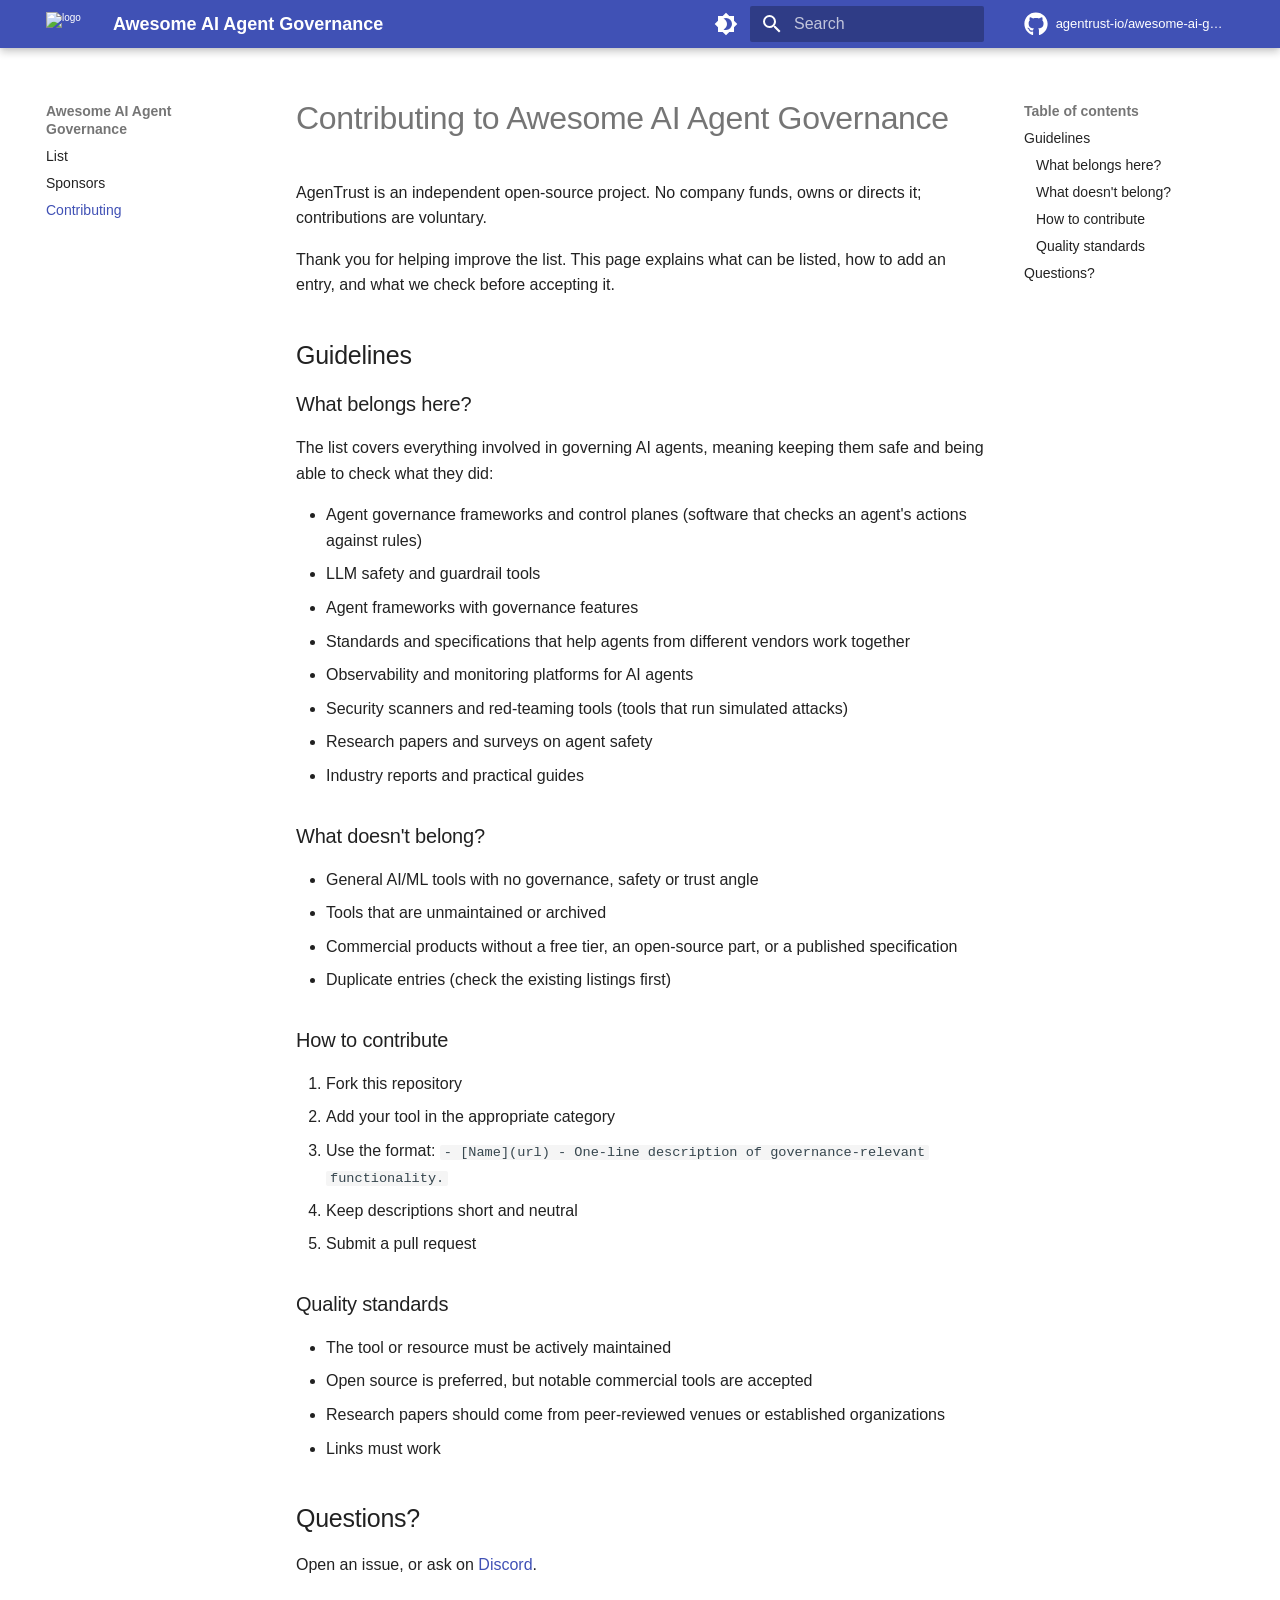
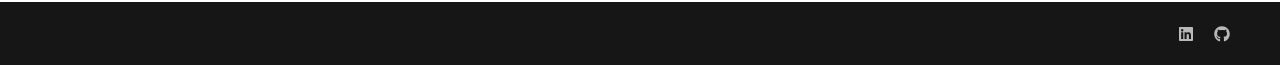
==== commit 60e6efdb: "Deployed 3d8e77e with MkDocs version: 1.6.1" ====
--- a/CONTRIBUTING/index.html
+++ b/CONTRIBUTING/index.html
@@ -1,4 +1,4 @@
-<!doctype html><html lang=en class=no-js> <head><meta charset=utf-8><meta name=viewport content="width=device-width,initial-scale=1"><meta name=description content="Thank you for helping improve the list. This page explains what can be listed, how to add an entry, and what we check before accepting it."><link href=https://governance.agentrust-io.com/CONTRIBUTING/ rel=canonical><link href=../SPONSORS/ rel=prev><link rel=icon href=../docs/assets/icon.svg><meta name=generator content="mkdocs-1.6.1, mkdocs-material-9.7.7"><title>Contributing - Awesome AI Agent Governance</title><link rel=stylesheet href=../assets/stylesheets/main.ec1eaa64.min.css><link rel=stylesheet href=../assets/stylesheets/palette.ab4e12ef.min.css><link rel=stylesheet href="https://agentrust-io.com/design-system.css?v=22"><script>__md_scope=new URL("..",location),__md_hash=e=>[...e].reduce(((e,_)=>(e<<5)-e+_.charCodeAt(0)),0),__md_get=(e,_=localStorage,t=__md_scope)=>JSON.parse(_.getItem(t.pathname+"."+e)),__md_set=(e,_,t=localStorage,a=__md_scope)=>{try{t.setItem(a.pathname+"."+e,JSON.stringify(_))}catch(e){}}</script><meta property=og:type content=website><meta property=og:site_name content=AgenTrust><meta property=og:title content="Contributing - Awesome AI Agent Governance"><meta property=og:description content="Thank you for helping improve the list. This page explains what can be listed, how to add an entry, and what we check before accepting it."><meta content=https://governance.agentrust-io.com/CONTRIBUTING/ property=og:url><meta property=og:image content=https://governance.agentrust-io.com/docs/assets/og.png><meta property=og:image:width content=1200><meta property=og:image:height content=630><meta property=og:image:alt content="Awesome AI Agent Governance: a curated list"><meta property=og:locale content=en_US><meta name=twitter:card content=summary_large_image><meta name=twitter:title content="Contributing - Awesome AI Agent Governance"><meta name=twitter:description content="Thank you for helping improve the list. This page explains what can be listed, how to add an entry, and what we check before accepting it."><meta name=twitter:image content=https://governance.agentrust-io.com/docs/assets/og.png><script type=application/ld+json>
+<!doctype html><html lang=en class=no-js> <head><meta charset=utf-8><meta name=viewport content="width=device-width,initial-scale=1"><meta name=description content="AgenTrust is an independent open-source project. No company funds, owns or directs it; contributions are voluntary."><link href=https://governance.agentrust-io.com/CONTRIBUTING/ rel=canonical><link href=../SPONSORS/ rel=prev><link rel=icon href=../docs/assets/icon.svg><meta name=generator content="mkdocs-1.6.1, mkdocs-material-9.8.0"><title>Contributing - Awesome AI Agent Governance</title><link rel=stylesheet href=../assets/stylesheets/main.57a0d79d.min.css><link rel=stylesheet href=../assets/stylesheets/palette.fb2fffe2.min.css><link rel=stylesheet href="https://agentrust-io.com/design-system.css?v=22"><script>__md_scope=new URL("..",location),__md_hash=e=>[...e].reduce(((e,_)=>(e<<5)-e+_.charCodeAt(0)),0),__md_get=(e,_=localStorage,t=__md_scope)=>JSON.parse(_.getItem(t.pathname+"."+e)),__md_set=(e,_,t=localStorage,a=__md_scope)=>{try{t.setItem(a.pathname+"."+e,JSON.stringify(_))}catch(e){}}</script><meta property=og:type content=website><meta property=og:site_name content=AgenTrust><meta property=og:title content="Contributing - Awesome AI Agent Governance"><meta property=og:description content="AgenTrust is an independent open-source project. No company funds, owns or directs it; contributions are voluntary."><meta content=https://governance.agentrust-io.com/CONTRIBUTING/ property=og:url><meta property=og:image content=https://governance.agentrust-io.com/docs/assets/og.png><meta property=og:image:width content=1200><meta property=og:image:height content=630><meta property=og:image:alt content="Awesome AI Agent Governance: a curated list"><meta property=og:locale content=en_US><meta name=twitter:card content=summary_large_image><meta name=twitter:title content="Contributing - Awesome AI Agent Governance"><meta name=twitter:description content="AgenTrust is an independent open-source project. No company funds, owns or directs it; contributions are voluntary."><meta name=twitter:image content=https://governance.agentrust-io.com/docs/assets/og.png><script type=application/ld+json>
   {
     "@context": "https://schema.org",
     "@graph": [
@@ -30,7 +30,7 @@
         "url": "https://governance.agentrust-io.com/CONTRIBUTING/",
         "name": "Contributing - Awesome AI Agent Governance",
         "headline": "Contributing - Awesome AI Agent Governance",
-        "description": "Thank you for helping improve the list. This page explains what can be listed, how to add an entry, and what we check before accepting it.",
+        "description": "AgenTrust is an independent open-source project. No company funds, owns or directs it; contributions are voluntary.",
         "inLanguage": "en",
         "isPartOf": { "@id": "https://governance.agentrust-io.com/#website" },
         "publisher": { "@id": "https://agentrust-io.com/#organization" }
@@ -44,4 +44,4 @@
       }
     ]
   }
-  </script></head> <body dir=ltr data-md-color-scheme=default data-md-color-primary=custom data-md-color-accent=custom> <input class=md-toggle data-md-toggle=drawer type=checkbox id=__drawer autocomplete=off> <input class=md-toggle data-md-toggle=search type=checkbox id=__search autocomplete=off> <label class=md-overlay for=__drawer></label> <div data-md-component=skip> <a href=#contributing-to-awesome-ai-agent-governance class=md-skip> Skip to content </a> </div> <div data-md-component=announce> </div> <header class="md-header md-header--shadow" data-md-component=header> <nav class="md-header__inner md-grid" aria-label=Header> <a href=.. title="Awesome AI Agent Governance" class="md-header__button md-logo" aria-label="Awesome AI Agent Governance" data-md-component=logo> <img src=../docs/assets/icon.svg alt=logo> </a> <label class="md-header__button md-icon" for=__drawer> <svg xmlns=http://www.w3.org/2000/svg viewbox="0 0 24 24"><path d="M3 6h18v2H3zm0 5h18v2H3zm0 5h18v2H3z"/></svg> </label> <div class=md-header__title data-md-component=header-title> <div class=md-header__ellipsis> <div class=md-header__topic> <span class=md-ellipsis> Awesome AI Agent Governance </span> </div> <div class=md-header__topic data-md-component=header-topic> <span class=md-ellipsis> Contributing </span> </div> </div> </div> <form class=md-header__option data-md-component=palette> <input class=md-option data-md-color-media data-md-color-scheme=default data-md-color-primary=custom data-md-color-accent=custom aria-label="Switch to dark mode" type=radio name=__palette id=__palette_0> <label class="md-header__button md-icon" title="Switch to dark mode" for=__palette_1 hidden> <svg xmlns=http://www.w3.org/2000/svg viewbox="0 0 24 24"><path d="M12 18c-.89 0-1.74-.2-2.5-.55C11.56 16.5 13 14.42 13 12s-1.44-4.5-3.5-5.45C10.26 6.2 11.11 6 12 6a6 6 0 0 1 6 6 6 6 0 0 1-6 6m8-9.31V4h-4.69L12 .69 8.69 4H4v4.69L.69 12 4 15.31V20h4.69L12 23.31 15.31 20H20v-4.69L23.31 12z"/></svg> </label> <input class=md-option data-md-color-media data-md-color-scheme=slate data-md-color-primary=custom data-md-color-accent=custom aria-label="Switch to light mode" type=radio name=__palette id=__palette_1> <label class="md-header__button md-icon" title="Switch to light mode" for=__palette_0 hidden> <svg xmlns=http://www.w3.org/2000/svg viewbox="0 0 24 24"><path d="M12 8a4 4 0 0 0-4 4 4 4 0 0 0 4 4 4 4 0 0 0 4-4 4 4 0 0 0-4-4m0 10a6 6 0 0 1-6-6 6 6 0 0 1 6-6 6 6 0 0 1 6 6 6 6 0 0 1-6 6m8-9.31V4h-4.69L12 .69 8.69 4H4v4.69L.69 12 4 15.31V20h4.69L12 23.31 15.31 20H20v-4.69L23.31 12z"/></svg> </label> </form> <script>var palette=__md_get("__palette");if(palette&&palette.color){if("(prefers-color-scheme)"===palette.color.media){var media=matchMedia("(prefers-color-scheme: light)"),input=document.querySelector(media.matches?"[data-md-color-media='(prefers-color-scheme: light)']":"[data-md-color-media='(prefers-color-scheme: dark)']");palette.color.media=input.getAttribute("data-md-color-media"),palette.color.scheme=input.getAttribute("data-md-color-scheme"),palette.color.primary=input.getAttribute("data-md-color-primary"),palette.color.accent=input.getAttribute("data-md-color-accent")}for(var[key,value]of Object.entries(palette.color))document.body.setAttribute("data-md-color-"+key,value)}</script> <label class="md-header__button md-icon" for=__search> <svg xmlns=http://www.w3.org/2000/svg viewbox="0 0 24 24"><path d="M9.5 3A6.5 6.5 0 0 1 16 9.5c0 1.61-.59 3.09-1.56 4.23l.27.27h.79l5 5-1.5 1.5-5-5v-.79l-.27-.27A6.52 6.52 0 0 1 9.5 16 6.5 6.5 0 0 1 3 9.5 6.5 6.5 0 0 1 9.5 3m0 2C7 5 5 7 5 9.5S7 14 9.5 14 14 12 14 9.5 12 5 9.5 5"/></svg> </label> <div class=md-search data-md-component=search role=dialog> <label class=md-search__overlay for=__search></label> <div class=md-search__inner role=search> <form class=md-search__form name=search> <input type=text class=md-search__input name=query aria-label=Search placeholder=Search autocapitalize=off autocorrect=off autocomplete=off spellcheck=false data-md-component=search-query required> <label class="md-search__icon md-icon" for=__search> <svg xmlns=http://www.w3.org/2000/svg viewbox="0 0 24 24"><path d="M9.5 3A6.5 6.5 0 0 1 16 9.5c0 1.61-.59 3.09-1.56 4.23l.27.27h.79l5 5-1.5 1.5-5-5v-.79l-.27-.27A6.52 6.52 0 0 1 9.5 16 6.5 6.5 0 0 1 3 9.5 6.5 6.5 0 0 1 9.5 3m0 2C7 5 5 7 5 9.5S7 14 9.5 14 14 12 14 9.5 12 5 9.5 5"/></svg> <svg xmlns=http://www.w3.org/2000/svg viewbox="0 0 24 24"><path d="M20 11v2H8l5.5 5.5-1.42 1.42L4.16 12l7.92-7.92L13.5 5.5 8 11z"/></svg> </label> <nav class=md-search__options aria-label=Search> <button type=reset class="md-search__icon md-icon" title=Clear aria-label=Clear tabindex=-1> <svg xmlns=http://www.w3.org/2000/svg viewbox="0 0 24 24"><path d="M19 6.41 17.59 5 12 10.59 6.41 5 5 6.41 10.59 12 5 17.59 6.41 19 12 13.41 17.59 19 19 17.59 13.41 12z"/></svg> </button> </nav> <div class=md-search__suggest data-md-component=search-suggest></div> </form> <div class=md-search__output> <div class=md-search__scrollwrap tabindex=0 data-md-scrollfix> <div class=md-search-result data-md-component=search-result> <div class=md-search-result__meta> Initializing search </div> <ol class=md-search-result__list role=presentation></ol> </div> </div> </div> </div> </div> <div class=md-header__source> <a href=https://github.com/agentrust-io/awesome-ai-governance title="Go to repository" class=md-source data-md-component=source> <div class="md-source__icon md-icon"> <svg xmlns=http://www.w3.org/2000/svg viewbox="0 0 512 512"><!-- Font Awesome Free 7.1.0 by @fontawesome - https://fontawesome.com License - https://fontawesome.com/license/free (Icons: CC BY 4.0, Fonts: SIL OFL 1.1, Code: MIT License) Copyright 2025 Fonticons, Inc.--><path d="M173.9 397.4c0 2-2.3 3.6-5.2 3.6-3.3.3-5.6-1.3-5.6-3.6 0-2 2.3-3.6 5.2-3.6 3-.3 5.6 1.3 5.6 3.6m-31.1-4.5c-.7 2 1.3 4.3 4.3 4.9 2.6 1 5.6 0 6.2-2s-1.3-4.3-4.3-5.2c-2.6-.7-5.5.3-6.2 2.3m44.2-1.7c-2.9.7-4.9 2.6-4.6 4.9.3 2 2.9 3.3 5.9 2.6 2.9-.7 4.9-2.6 4.6-4.6-.3-1.9-3-3.2-5.9-2.9M252.8 8C114.1 8 8 113.3 8 252c0 110.9 69.8 205.8 169.5 239.2 12.8 2.3 17.3-5.6 17.3-12.1 0-6.2-.3-40.4-.3-61.4 0 0-70 15-84.7-29.8 0 0-11.4-29.1-27.8-36.6 0 0-22.9-15.7 1.6-15.4 0 0 24.9 2 38.6 25.8 21.9 38.6 58.6 27.5 72.9 20.9 2.3-16 8.8-27.1 16-33.7-55.9-6.2-112.3-14.3-112.3-110.5 0-27.5 7.6-41.3 23.6-58.9-2.6-6.5-11.1-33.3 2.6-67.9 20.9-6.5 69 27 69 27 20-5.6 41.5-8.5 62.8-8.5s42.8 2.9 62.8 8.5c0 0 48.1-33.6 69-27 13.7 34.7 5.2 61.4 2.6 67.9 16 17.7 25.8 31.5 25.8 58.9 0 96.5-58.9 104.2-114.8 110.5 9.2 7.9 17 22.9 17 46.4 0 33.7-.3 75.4-.3 83.6 0 6.5 4.6 14.4 17.3 12.1C436.2 457.8 504 362.9 504 252 504 113.3 391.5 8 252.8 8M105.2 352.9c-1.3 1-1 3.3.7 5.2 1.6 1.6 3.9 2.3 5.2 1 1.3-1 1-3.3-.7-5.2-1.6-1.6-3.9-2.3-5.2-1m-10.8-8.1c-.7 1.3.3 2.9 2.3 3.9 1.6 1 3.6.7 4.3-.7.7-1.3-.3-2.9-2.3-3.9-2-.6-3.6-.3-4.3.7m32.4 35.6c-1.6 1.3-1 4.3 1.3 6.2 2.3 2.3 5.2 2.6 6.5 1 1.3-1.3.7-4.3-1.3-6.2-2.2-2.3-5.2-2.6-6.5-1m-11.4-14.7c-1.6 1-1.6 3.6 0 5.9s4.3 3.3 5.6 2.3c1.6-1.3 1.6-3.9 0-6.2-1.4-2.3-4-3.3-5.6-2"/></svg> </div> <div class=md-source__repository> agentrust-io/awesome-ai-governance </div> </a> </div> </nav> </header> <div class=md-container data-md-component=container> <main class=md-main data-md-component=main> <div class="md-main__inner md-grid"> <div class="md-sidebar md-sidebar--primary" data-md-component=sidebar data-md-type=navigation> <div class=md-sidebar__scrollwrap> <div class=md-sidebar__inner> <nav class="md-nav md-nav--primary" aria-label=Navigation data-md-level=0> <label class=md-nav__title for=__drawer> <a href=.. title="Awesome AI Agent Governance" class="md-nav__button md-logo" aria-label="Awesome AI Agent Governance" data-md-component=logo> <img src=../docs/assets/icon.svg alt=logo> </a> Awesome AI Agent Governance </label> <div class=md-nav__source> <a href=https://github.com/agentrust-io/awesome-ai-governance title="Go to repository" class=md-source data-md-component=source> <div class="md-source__icon md-icon"> <svg xmlns=http://www.w3.org/2000/svg viewbox="0 0 512 512"><!-- Font Awesome Free 7.1.0 by @fontawesome - https://fontawesome.com License - https://fontawesome.com/license/free (Icons: CC BY 4.0, Fonts: SIL OFL 1.1, Code: MIT License) Copyright 2025 Fonticons, Inc.--><path d="M173.9 397.4c0 2-2.3 3.6-5.2 3.6-3.3.3-5.6-1.3-5.6-3.6 0-2 2.3-3.6 5.2-3.6 3-.3 5.6 1.3 5.6 3.6m-31.1-4.5c-.7 2 1.3 4.3 4.3 4.9 2.6 1 5.6 0 6.2-2s-1.3-4.3-4.3-5.2c-2.6-.7-5.5.3-6.2 2.3m44.2-1.7c-2.9.7-4.9 2.6-4.6 4.9.3 2 2.9 3.3 5.9 2.6 2.9-.7 4.9-2.6 4.6-4.6-.3-1.9-3-3.2-5.9-2.9M252.8 8C114.1 8 8 113.3 8 252c0 110.9 69.8 205.8 169.5 239.2 12.8 2.3 17.3-5.6 17.3-12.1 0-6.2-.3-40.4-.3-61.4 0 0-70 15-84.7-29.8 0 0-11.4-29.1-27.8-36.6 0 0-22.9-15.7 1.6-15.4 0 0 24.9 2 38.6 25.8 21.9 38.6 58.6 27.5 72.9 20.9 2.3-16 8.8-27.1 16-33.7-55.9-6.2-112.3-14.3-112.3-110.5 0-27.5 7.6-41.3 23.6-58.9-2.6-6.5-11.1-33.3 2.6-67.9 20.9-6.5 69 27 69 27 20-5.6 41.5-8.5 62.8-8.5s42.8 2.9 62.8 8.5c0 0 48.1-33.6 69-27 13.7 34.7 5.2 61.4 2.6 67.9 16 17.7 25.8 31.5 25.8 58.9 0 96.5-58.9 104.2-114.8 110.5 9.2 7.9 17 22.9 17 46.4 0 33.7-.3 75.4-.3 83.6 0 6.5 4.6 14.4 17.3 12.1C436.2 457.8 504 362.9 504 252 504 113.3 391.5 8 252.8 8M105.2 352.9c-1.3 1-1 3.3.7 5.2 1.6 1.6 3.9 2.3 5.2 1 1.3-1 1-3.3-.7-5.2-1.6-1.6-3.9-2.3-5.2-1m-10.8-8.1c-.7 1.3.3 2.9 2.3 3.9 1.6 1 3.6.7 4.3-.7.7-1.3-.3-2.9-2.3-3.9-2-.6-3.6-.3-4.3.7m32.4 35.6c-1.6 1.3-1 4.3 1.3 6.2 2.3 2.3 5.2 2.6 6.5 1 1.3-1.3.7-4.3-1.3-6.2-2.2-2.3-5.2-2.6-6.5-1m-11.4-14.7c-1.6 1-1.6 3.6 0 5.9s4.3 3.3 5.6 2.3c1.6-1.3 1.6-3.9 0-6.2-1.4-2.3-4-3.3-5.6-2"/></svg> </div> <div class=md-source__repository> agentrust-io/awesome-ai-governance </div> </a> </div> <ul class=md-nav__list data-md-scrollfix> <li class=md-nav__item> <a href=.. class=md-nav__link> <span class=md-ellipsis> List </span> </a> </li> <li class=md-nav__item> <a href=../SPONSORS/ class=md-nav__link> <span class=md-ellipsis> Sponsors </span> </a> </li> <li class="md-nav__item md-nav__item--active"> <input class="md-nav__toggle md-toggle" type=checkbox id=__toc> <label class="md-nav__link md-nav__link--active" for=__toc> <span class=md-ellipsis> Contributing </span> <span class="md-nav__icon md-icon"></span> </label> <a href=./ class="md-nav__link md-nav__link--active"> <span class=md-ellipsis> Contributing </span> </a> <nav class="md-nav md-nav--secondary" aria-label="Table of contents"> <label class=md-nav__title for=__toc> <span class="md-nav__icon md-icon"></span> Table of contents </label> <ul class=md-nav__list data-md-component=toc data-md-scrollfix> <li class=md-nav__item> <a href=#guidelines class=md-nav__link> <span class=md-ellipsis> Guidelines </span> </a> <nav class=md-nav aria-label=Guidelines> <ul class=md-nav__list> <li class=md-nav__item> <a href=#what-belongs-here class=md-nav__link> <span class=md-ellipsis> What belongs here? </span> </a> </li> <li class=md-nav__item> <a href=#what-doesnt-belong class=md-nav__link> <span class=md-ellipsis> What doesn't belong? </span> </a> </li> <li class=md-nav__item> <a href=#how-to-contribute class=md-nav__link> <span class=md-ellipsis> How to contribute </span> </a> </li> <li class=md-nav__item> <a href=#quality-standards class=md-nav__link> <span class=md-ellipsis> Quality standards </span> </a> </li> </ul> </nav> </li> <li class=md-nav__item> <a href=#questions class=md-nav__link> <span class=md-ellipsis> Questions? </span> </a> </li> </ul> </nav> </li> </ul> </nav> </div> </div> </div> <div class="md-sidebar md-sidebar--secondary" data-md-component=sidebar data-md-type=toc> <div class=md-sidebar__scrollwrap> <div class=md-sidebar__inner> <nav class="md-nav md-nav--secondary" aria-label="Table of contents"> <label class=md-nav__title for=__toc> <span class="md-nav__icon md-icon"></span> Table of contents </label> <ul class=md-nav__list data-md-component=toc data-md-scrollfix> <li class=md-nav__item> <a href=#guidelines class=md-nav__link> <span class=md-ellipsis> Guidelines </span> </a> <nav class=md-nav aria-label=Guidelines> <ul class=md-nav__list> <li class=md-nav__item> <a href=#what-belongs-here class=md-nav__link> <span class=md-ellipsis> What belongs here? </span> </a> </li> <li class=md-nav__item> <a href=#what-doesnt-belong class=md-nav__link> <span class=md-ellipsis> What doesn't belong? </span> </a> </li> <li class=md-nav__item> <a href=#how-to-contribute class=md-nav__link> <span class=md-ellipsis> How to contribute </span> </a> </li> <li class=md-nav__item> <a href=#quality-standards class=md-nav__link> <span class=md-ellipsis> Quality standards </span> </a> </li> </ul> </nav> </li> <li class=md-nav__item> <a href=#questions class=md-nav__link> <span class=md-ellipsis> Questions? </span> </a> </li> </ul> </nav> </div> </div> </div> <div class=md-content data-md-component=content> <article class="md-content__inner md-typeset"> <h1 id=contributing-to-awesome-ai-agent-governance>Contributing to Awesome AI Agent Governance<a class=headerlink href=#contributing-to-awesome-ai-agent-governance title="Permanent link">&para;</a></h1> <p>Thank you for helping improve the list. This page explains what can be listed, how to add an entry, and what we check before accepting it.</p> <h2 id=guidelines>Guidelines<a class=headerlink href=#guidelines title="Permanent link">&para;</a></h2> <h3 id=what-belongs-here>What belongs here?<a class=headerlink href=#what-belongs-here title="Permanent link">&para;</a></h3> <p>The list covers everything involved in governing AI agents, meaning keeping them safe and being able to check what they did:</p> <ul> <li>Agent governance frameworks and control planes (software that checks an agent's actions against rules)</li> <li>LLM safety and guardrail tools</li> <li>Agent frameworks with governance features</li> <li>Standards and specifications that help agents from different vendors work together</li> <li>Observability and monitoring platforms for AI agents</li> <li>Security scanners and red-teaming tools (tools that run simulated attacks)</li> <li>Research papers and surveys on agent safety</li> <li>Industry reports and practical guides</li> </ul> <h3 id=what-doesnt-belong>What doesn't belong?<a class=headerlink href=#what-doesnt-belong title="Permanent link">&para;</a></h3> <ul> <li>General AI/ML tools with no governance, safety or trust angle</li> <li>Tools that are unmaintained or archived</li> <li>Commercial products without a free tier, an open-source part, or a published specification</li> <li>Duplicate entries (check the existing listings first)</li> </ul> <h3 id=how-to-contribute>How to contribute<a class=headerlink href=#how-to-contribute title="Permanent link">&para;</a></h3> <ol> <li>Fork this repository</li> <li>Add your tool in the appropriate category</li> <li>Use the format: <code>- [Name](url) - One-line description of governance-relevant functionality.</code></li> <li>Keep descriptions short and neutral</li> <li>Submit a pull request</li> </ol> <h3 id=quality-standards>Quality standards<a class=headerlink href=#quality-standards title="Permanent link">&para;</a></h3> <ul> <li>The tool or resource must be actively maintained</li> <li>Open source is preferred, but notable commercial tools are accepted</li> <li>Research papers should come from peer-reviewed venues or established organizations</li> <li>Links must work</li> </ul> <h2 id=questions>Questions?<a class=headerlink href=#questions title="Permanent link">&para;</a></h2> <p>Open an issue, or ask on <a href=https://discord.gg/grgzFEHgkj>Discord</a>.</p> </article> </div> <script>var target=document.getElementById(location.hash.slice(1));target&&target.name&&(target.checked=target.name.startsWith("__tabbed_"))</script> </div> <button type=button class="md-top md-icon" data-md-component=top hidden> <svg xmlns=http://www.w3.org/2000/svg viewbox="0 0 24 24"><path d="M13 20h-2V8l-5.5 5.5-1.42-1.42L12 4.16l7.92 7.92-1.42 1.42L13 8z"/></svg> Back to top </button> </main> <footer class=md-footer> <div class="md-footer-meta md-typeset"> <div class="md-footer-meta__inner md-grid"> <div class=md-copyright> </div> <div class=md-social> <a href=https://www.linkedin.com/company/agentrust-io/ target=_blank rel=noopener title="AgenTrust on LinkedIn" class=md-social__link> <svg xmlns=http://www.w3.org/2000/svg viewbox="0 0 448 512"><!-- Font Awesome Free 7.1.0 by @fontawesome - https://fontawesome.com License - https://fontawesome.com/license/free (Icons: CC BY 4.0, Fonts: SIL OFL 1.1, Code: MIT License) Copyright 2025 Fonticons, Inc.--><path d="M416 32H31.9C14.3 32 0 46.5 0 64.3v383.4C0 465.5 14.3 480 31.9 480H416c17.6 0 32-14.5 32-32.3V64.3c0-17.8-14.4-32.3-32-32.3M135.4 416H69V202.2h66.5V416zM102.2 96a38.5 38.5 0 1 1 0 77 38.5 38.5 0 1 1 0-77m282.1 320h-66.4V312c0-24.8-.5-56.7-34.5-56.7-34.6 0-39.9 27-39.9 54.9V416h-66.4V202.2h63.7v29.2h.9c8.9-16.8 30.6-34.5 62.9-34.5 67.2 0 79.7 44.3 79.7 101.9z"/></svg> </a> <a href=https://github.com/agentrust-io/awesome-ai-governance target=_blank rel=noopener title=github.com class=md-social__link> <svg xmlns=http://www.w3.org/2000/svg viewbox="0 0 512 512"><!-- Font Awesome Free 7.1.0 by @fontawesome - https://fontawesome.com License - https://fontawesome.com/license/free (Icons: CC BY 4.0, Fonts: SIL OFL 1.1, Code: MIT License) Copyright 2025 Fonticons, Inc.--><path d="M173.9 397.4c0 2-2.3 3.6-5.2 3.6-3.3.3-5.6-1.3-5.6-3.6 0-2 2.3-3.6 5.2-3.6 3-.3 5.6 1.3 5.6 3.6m-31.1-4.5c-.7 2 1.3 4.3 4.3 4.9 2.6 1 5.6 0 6.2-2s-1.3-4.3-4.3-5.2c-2.6-.7-5.5.3-6.2 2.3m44.2-1.7c-2.9.7-4.9 2.6-4.6 4.9.3 2 2.9 3.3 5.9 2.6 2.9-.7 4.9-2.6 4.6-4.6-.3-1.9-3-3.2-5.9-2.9M252.8 8C114.1 8 8 113.3 8 252c0 110.9 69.8 205.8 169.5 239.2 12.8 2.3 17.3-5.6 17.3-12.1 0-6.2-.3-40.4-.3-61.4 0 0-70 15-84.7-29.8 0 0-11.4-29.1-27.8-36.6 0 0-22.9-15.7 1.6-15.4 0 0 24.9 2 38.6 25.8 21.9 38.6 58.6 27.5 72.9 20.9 2.3-16 8.8-27.1 16-33.7-55.9-6.2-112.3-14.3-112.3-110.5 0-27.5 7.6-41.3 23.6-58.9-2.6-6.5-11.1-33.3 2.6-67.9 20.9-6.5 69 27 69 27 20-5.6 41.5-8.5 62.8-8.5s42.8 2.9 62.8 8.5c0 0 48.1-33.6 69-27 13.7 34.7 5.2 61.4 2.6 67.9 16 17.7 25.8 31.5 25.8 58.9 0 96.5-58.9 104.2-114.8 110.5 9.2 7.9 17 22.9 17 46.4 0 33.7-.3 75.4-.3 83.6 0 6.5 4.6 14.4 17.3 12.1C436.2 457.8 504 362.9 504 252 504 113.3 391.5 8 252.8 8M105.2 352.9c-1.3 1-1 3.3.7 5.2 1.6 1.6 3.9 2.3 5.2 1 1.3-1 1-3.3-.7-5.2-1.6-1.6-3.9-2.3-5.2-1m-10.8-8.1c-.7 1.3.3 2.9 2.3 3.9 1.6 1 3.6.7 4.3-.7.7-1.3-.3-2.9-2.3-3.9-2-.6-3.6-.3-4.3.7m32.4 35.6c-1.6 1.3-1 4.3 1.3 6.2 2.3 2.3 5.2 2.6 6.5 1 1.3-1.3.7-4.3-1.3-6.2-2.2-2.3-5.2-2.6-6.5-1m-11.4-14.7c-1.6 1-1.6 3.6 0 5.9s4.3 3.3 5.6 2.3c1.6-1.3 1.6-3.9 0-6.2-1.4-2.3-4-3.3-5.6-2"/></svg> </a> </div> </div> </div> </footer> </div> <div class=md-dialog data-md-component=dialog> <div class="md-dialog__inner md-typeset"></div> </div> <script id=__config type=application/json>{"annotate": null, "base": "..", "features": ["navigation.instant", "navigation.tracking", "navigation.top", "search.suggest", "search.highlight", "content.code.copy", "toc.follow", "header.autohide"], "search": "../assets/javascripts/workers/search.2c215733.min.js", "tags": null, "translations": {"clipboard.copied": "Copied to clipboard", "clipboard.copy": "Copy to clipboard", "search.result.more.one": "1 more on this page", "search.result.more.other": "# more on this page", "search.result.none": "No matching documents", "search.result.one": "1 matching document", "search.result.other": "# matching documents", "search.result.placeholder": "Type to start searching", "search.result.term.missing": "Missing", "select.version": "Select version"}, "version": null}</script> <script src=../assets/javascripts/bundle.d7400e89.min.js></script> <script src="https://agentrust-io.com/supernav.js?v=22"></script> </body> </html>+  </script></head> <body dir=ltr data-md-color-scheme=default data-md-color-primary=custom data-md-color-accent=custom> <input class=md-toggle data-md-toggle=drawer type=checkbox id=__drawer autocomplete=off> <input class=md-toggle data-md-toggle=search type=checkbox id=__search autocomplete=off> <label class=md-overlay for=__drawer></label> <div data-md-component=skip> <a href=#contributing-to-awesome-ai-agent-governance class=md-skip> Skip to content </a> </div> <div data-md-component=announce> </div> <header class="md-header md-header--shadow" data-md-component=header> <nav class="md-header__inner md-grid" aria-label=Header> <a href=.. title="Awesome AI Agent Governance" class="md-header__button md-logo" aria-label="Awesome AI Agent Governance" data-md-component=logo> <img src=../docs/assets/icon.svg alt=logo> </a> <label class="md-header__button md-icon" for=__drawer> <svg xmlns=http://www.w3.org/2000/svg viewbox="0 0 24 24"><path d="M3 6h18v2H3zm0 5h18v2H3zm0 5h18v2H3z"/></svg> </label> <div class=md-header__title data-md-component=header-title> <div class=md-header__ellipsis> <div class=md-header__topic> <span class=md-ellipsis> Awesome AI Agent Governance </span> </div> <div class=md-header__topic data-md-component=header-topic> <span class=md-ellipsis> Contributing </span> </div> </div> </div> <form class=md-header__option data-md-component=palette> <input class=md-option data-md-color-media data-md-color-scheme=default data-md-color-primary=custom data-md-color-accent=custom aria-label="Switch to dark mode" type=radio name=__palette id=__palette_0> <label class="md-header__button md-icon" title="Switch to dark mode" for=__palette_1 hidden> <svg xmlns=http://www.w3.org/2000/svg viewbox="0 0 24 24"><path d="M12 18c-.89 0-1.74-.2-2.5-.55C11.56 16.5 13 14.42 13 12s-1.44-4.5-3.5-5.45C10.26 6.2 11.11 6 12 6a6 6 0 0 1 6 6 6 6 0 0 1-6 6m8-9.31V4h-4.69L12 .69 8.69 4H4v4.69L.69 12 4 15.31V20h4.69L12 23.31 15.31 20H20v-4.69L23.31 12z"/></svg> </label> <input class=md-option data-md-color-media data-md-color-scheme=slate data-md-color-primary=custom data-md-color-accent=custom aria-label="Switch to light mode" type=radio name=__palette id=__palette_1> <label class="md-header__button md-icon" title="Switch to light mode" for=__palette_0 hidden> <svg xmlns=http://www.w3.org/2000/svg viewbox="0 0 24 24"><path d="M12 8a4 4 0 0 0-4 4 4 4 0 0 0 4 4 4 4 0 0 0 4-4 4 4 0 0 0-4-4m0 10a6 6 0 0 1-6-6 6 6 0 0 1 6-6 6 6 0 0 1 6 6 6 6 0 0 1-6 6m8-9.31V4h-4.69L12 .69 8.69 4H4v4.69L.69 12 4 15.31V20h4.69L12 23.31 15.31 20H20v-4.69L23.31 12z"/></svg> </label> </form> <script>var palette=__md_get("__palette");if(palette&&palette.color){if("(prefers-color-scheme)"===palette.color.media){var media=matchMedia("(prefers-color-scheme: light)"),input=document.querySelector(media.matches?"[data-md-color-media='(prefers-color-scheme: light)']":"[data-md-color-media='(prefers-color-scheme: dark)']");palette.color.media=input.getAttribute("data-md-color-media"),palette.color.scheme=input.getAttribute("data-md-color-scheme"),palette.color.primary=input.getAttribute("data-md-color-primary"),palette.color.accent=input.getAttribute("data-md-color-accent")}for(var[key,value]of Object.entries(palette.color))document.body.setAttribute("data-md-color-"+key,value)}</script> <label class="md-header__button md-icon" for=__search> <svg xmlns=http://www.w3.org/2000/svg viewbox="0 0 24 24"><path d="M9.5 3A6.5 6.5 0 0 1 16 9.5c0 1.61-.59 3.09-1.56 4.23l.27.27h.79l5 5-1.5 1.5-5-5v-.79l-.27-.27A6.52 6.52 0 0 1 9.5 16 6.5 6.5 0 0 1 3 9.5 6.5 6.5 0 0 1 9.5 3m0 2C7 5 5 7 5 9.5S7 14 9.5 14 14 12 14 9.5 12 5 9.5 5"/></svg> </label> <div class=md-search data-md-component=search role=dialog> <label class=md-search__overlay for=__search></label> <div class=md-search__inner role=search> <form class=md-search__form name=search> <input type=text class=md-search__input name=query aria-label=Search placeholder=Search autocapitalize=off autocorrect=off autocomplete=off spellcheck=false data-md-component=search-query required> <label class="md-search__icon md-icon" for=__search> <svg xmlns=http://www.w3.org/2000/svg viewbox="0 0 24 24"><path d="M9.5 3A6.5 6.5 0 0 1 16 9.5c0 1.61-.59 3.09-1.56 4.23l.27.27h.79l5 5-1.5 1.5-5-5v-.79l-.27-.27A6.52 6.52 0 0 1 9.5 16 6.5 6.5 0 0 1 3 9.5 6.5 6.5 0 0 1 9.5 3m0 2C7 5 5 7 5 9.5S7 14 9.5 14 14 12 14 9.5 12 5 9.5 5"/></svg> <svg xmlns=http://www.w3.org/2000/svg viewbox="0 0 24 24"><path d="M20 11v2H8l5.5 5.5-1.42 1.42L4.16 12l7.92-7.92L13.5 5.5 8 11z"/></svg> </label> <nav class=md-search__options aria-label=Search> <button type=reset class="md-search__icon md-icon" title=Clear aria-label=Clear tabindex=-1> <svg xmlns=http://www.w3.org/2000/svg viewbox="0 0 24 24"><path d="M19 6.41 17.59 5 12 10.59 6.41 5 5 6.41 10.59 12 5 17.59 6.41 19 12 13.41 17.59 19 19 17.59 13.41 12z"/></svg> </button> </nav> <div class=md-search__suggest data-md-component=search-suggest></div> </form> <div class=md-search__output> <div class=md-search__scrollwrap tabindex=0 data-md-scrollfix> <div class=md-search-result data-md-component=search-result> <div class=md-search-result__meta> Initializing search </div> <ol class=md-search-result__list role=presentation></ol> </div> </div> </div> </div> </div> <div class=md-header__source> <a href=https://github.com/agentrust-io/awesome-ai-governance title="Go to repository" class=md-source data-md-component=source> <div class="md-source__icon md-icon"> <svg xmlns=http://www.w3.org/2000/svg viewbox="0 0 512 512"><!-- Font Awesome Free 7.1.0 by @fontawesome - https://fontawesome.com License - https://fontawesome.com/license/free (Icons: CC BY 4.0, Fonts: SIL OFL 1.1, Code: MIT License) Copyright 2025 Fonticons, Inc.--><path d="M173.9 397.4c0 2-2.3 3.6-5.2 3.6-3.3.3-5.6-1.3-5.6-3.6 0-2 2.3-3.6 5.2-3.6 3-.3 5.6 1.3 5.6 3.6m-31.1-4.5c-.7 2 1.3 4.3 4.3 4.9 2.6 1 5.6 0 6.2-2s-1.3-4.3-4.3-5.2c-2.6-.7-5.5.3-6.2 2.3m44.2-1.7c-2.9.7-4.9 2.6-4.6 4.9.3 2 2.9 3.3 5.9 2.6 2.9-.7 4.9-2.6 4.6-4.6-.3-1.9-3-3.2-5.9-2.9M252.8 8C114.1 8 8 113.3 8 252c0 110.9 69.8 205.8 169.5 239.2 12.8 2.3 17.3-5.6 17.3-12.1 0-6.2-.3-40.4-.3-61.4 0 0-70 15-84.7-29.8 0 0-11.4-29.1-27.8-36.6 0 0-22.9-15.7 1.6-15.4 0 0 24.9 2 38.6 25.8 21.9 38.6 58.6 27.5 72.9 20.9 2.3-16 8.8-27.1 16-33.7-55.9-6.2-112.3-14.3-112.3-110.5 0-27.5 7.6-41.3 23.6-58.9-2.6-6.5-11.1-33.3 2.6-67.9 20.9-6.5 69 27 69 27 20-5.6 41.5-8.5 62.8-8.5s42.8 2.9 62.8 8.5c0 0 48.1-33.6 69-27 13.7 34.7 5.2 61.4 2.6 67.9 16 17.7 25.8 31.5 25.8 58.9 0 96.5-58.9 104.2-114.8 110.5 9.2 7.9 17 22.9 17 46.4 0 33.7-.3 75.4-.3 83.6 0 6.5 4.6 14.4 17.3 12.1C436.2 457.8 504 362.9 504 252 504 113.3 391.5 8 252.8 8M105.2 352.9c-1.3 1-1 3.3.7 5.2 1.6 1.6 3.9 2.3 5.2 1 1.3-1 1-3.3-.7-5.2-1.6-1.6-3.9-2.3-5.2-1m-10.8-8.1c-.7 1.3.3 2.9 2.3 3.9 1.6 1 3.6.7 4.3-.7.7-1.3-.3-2.9-2.3-3.9-2-.6-3.6-.3-4.3.7m32.4 35.6c-1.6 1.3-1 4.3 1.3 6.2 2.3 2.3 5.2 2.6 6.5 1 1.3-1.3.7-4.3-1.3-6.2-2.2-2.3-5.2-2.6-6.5-1m-11.4-14.7c-1.6 1-1.6 3.6 0 5.9s4.3 3.3 5.6 2.3c1.6-1.3 1.6-3.9 0-6.2-1.4-2.3-4-3.3-5.6-2"/></svg> </div> <div class=md-source__repository> agentrust-io/awesome-ai-governance </div> </a> </div> </nav> </header> <div class=md-container data-md-component=container> <main class=md-main data-md-component=main> <div class="md-main__inner md-grid"> <div class="md-sidebar md-sidebar--primary" data-md-component=sidebar data-md-type=navigation> <div class=md-sidebar__scrollwrap> <div class=md-sidebar__inner> <nav class="md-nav md-nav--primary" aria-label=Navigation data-md-level=0> <label class=md-nav__title for=__drawer> <a href=.. title="Awesome AI Agent Governance" class="md-nav__button md-logo" aria-label="Awesome AI Agent Governance" data-md-component=logo> <img src=../docs/assets/icon.svg alt=logo> </a> Awesome AI Agent Governance </label> <div class=md-nav__source> <a href=https://github.com/agentrust-io/awesome-ai-governance title="Go to repository" class=md-source data-md-component=source> <div class="md-source__icon md-icon"> <svg xmlns=http://www.w3.org/2000/svg viewbox="0 0 512 512"><!-- Font Awesome Free 7.1.0 by @fontawesome - https://fontawesome.com License - https://fontawesome.com/license/free (Icons: CC BY 4.0, Fonts: SIL OFL 1.1, Code: MIT License) Copyright 2025 Fonticons, Inc.--><path d="M173.9 397.4c0 2-2.3 3.6-5.2 3.6-3.3.3-5.6-1.3-5.6-3.6 0-2 2.3-3.6 5.2-3.6 3-.3 5.6 1.3 5.6 3.6m-31.1-4.5c-.7 2 1.3 4.3 4.3 4.9 2.6 1 5.6 0 6.2-2s-1.3-4.3-4.3-5.2c-2.6-.7-5.5.3-6.2 2.3m44.2-1.7c-2.9.7-4.9 2.6-4.6 4.9.3 2 2.9 3.3 5.9 2.6 2.9-.7 4.9-2.6 4.6-4.6-.3-1.9-3-3.2-5.9-2.9M252.8 8C114.1 8 8 113.3 8 252c0 110.9 69.8 205.8 169.5 239.2 12.8 2.3 17.3-5.6 17.3-12.1 0-6.2-.3-40.4-.3-61.4 0 0-70 15-84.7-29.8 0 0-11.4-29.1-27.8-36.6 0 0-22.9-15.7 1.6-15.4 0 0 24.9 2 38.6 25.8 21.9 38.6 58.6 27.5 72.9 20.9 2.3-16 8.8-27.1 16-33.7-55.9-6.2-112.3-14.3-112.3-110.5 0-27.5 7.6-41.3 23.6-58.9-2.6-6.5-11.1-33.3 2.6-67.9 20.9-6.5 69 27 69 27 20-5.6 41.5-8.5 62.8-8.5s42.8 2.9 62.8 8.5c0 0 48.1-33.6 69-27 13.7 34.7 5.2 61.4 2.6 67.9 16 17.7 25.8 31.5 25.8 58.9 0 96.5-58.9 104.2-114.8 110.5 9.2 7.9 17 22.9 17 46.4 0 33.7-.3 75.4-.3 83.6 0 6.5 4.6 14.4 17.3 12.1C436.2 457.8 504 362.9 504 252 504 113.3 391.5 8 252.8 8M105.2 352.9c-1.3 1-1 3.3.7 5.2 1.6 1.6 3.9 2.3 5.2 1 1.3-1 1-3.3-.7-5.2-1.6-1.6-3.9-2.3-5.2-1m-10.8-8.1c-.7 1.3.3 2.9 2.3 3.9 1.6 1 3.6.7 4.3-.7.7-1.3-.3-2.9-2.3-3.9-2-.6-3.6-.3-4.3.7m32.4 35.6c-1.6 1.3-1 4.3 1.3 6.2 2.3 2.3 5.2 2.6 6.5 1 1.3-1.3.7-4.3-1.3-6.2-2.2-2.3-5.2-2.6-6.5-1m-11.4-14.7c-1.6 1-1.6 3.6 0 5.9s4.3 3.3 5.6 2.3c1.6-1.3 1.6-3.9 0-6.2-1.4-2.3-4-3.3-5.6-2"/></svg> </div> <div class=md-source__repository> agentrust-io/awesome-ai-governance </div> </a> </div> <ul class=md-nav__list data-md-scrollfix> <li class=md-nav__item> <a href=.. class=md-nav__link> <span class=md-ellipsis> List </span> </a> </li> <li class=md-nav__item> <a href=../SPONSORS/ class=md-nav__link> <span class=md-ellipsis> Sponsors </span> </a> </li> <li class="md-nav__item md-nav__item--active"> <input class="md-nav__toggle md-toggle" type=checkbox id=__toc> <label class="md-nav__link md-nav__link--active" for=__toc> <span class=md-ellipsis> Contributing </span> <span class="md-nav__icon md-icon"></span> </label> <a href=./ class="md-nav__link md-nav__link--active"> <span class=md-ellipsis> Contributing </span> </a> <nav class="md-nav md-nav--secondary" aria-label="Table of contents"> <label class=md-nav__title for=__toc> <span class="md-nav__icon md-icon"></span> Table of contents </label> <ul class=md-nav__list data-md-component=toc data-md-scrollfix> <li class=md-nav__item> <a href=#guidelines class=md-nav__link> <span class=md-ellipsis> Guidelines </span> </a> <nav class=md-nav aria-label=Guidelines> <ul class=md-nav__list> <li class=md-nav__item> <a href=#what-belongs-here class=md-nav__link> <span class=md-ellipsis> What belongs here? </span> </a> </li> <li class=md-nav__item> <a href=#what-doesnt-belong class=md-nav__link> <span class=md-ellipsis> What doesn't belong? </span> </a> </li> <li class=md-nav__item> <a href=#how-to-contribute class=md-nav__link> <span class=md-ellipsis> How to contribute </span> </a> </li> <li class=md-nav__item> <a href=#quality-standards class=md-nav__link> <span class=md-ellipsis> Quality standards </span> </a> </li> </ul> </nav> </li> <li class=md-nav__item> <a href=#questions class=md-nav__link> <span class=md-ellipsis> Questions? </span> </a> </li> </ul> </nav> </li> </ul> </nav> </div> </div> </div> <div class="md-sidebar md-sidebar--secondary" data-md-component=sidebar data-md-type=toc> <div class=md-sidebar__scrollwrap> <div class=md-sidebar__inner> <nav class="md-nav md-nav--secondary" aria-label="Table of contents"> <label class=md-nav__title for=__toc> <span class="md-nav__icon md-icon"></span> Table of contents </label> <ul class=md-nav__list data-md-component=toc data-md-scrollfix> <li class=md-nav__item> <a href=#guidelines class=md-nav__link> <span class=md-ellipsis> Guidelines </span> </a> <nav class=md-nav aria-label=Guidelines> <ul class=md-nav__list> <li class=md-nav__item> <a href=#what-belongs-here class=md-nav__link> <span class=md-ellipsis> What belongs here? </span> </a> </li> <li class=md-nav__item> <a href=#what-doesnt-belong class=md-nav__link> <span class=md-ellipsis> What doesn't belong? </span> </a> </li> <li class=md-nav__item> <a href=#how-to-contribute class=md-nav__link> <span class=md-ellipsis> How to contribute </span> </a> </li> <li class=md-nav__item> <a href=#quality-standards class=md-nav__link> <span class=md-ellipsis> Quality standards </span> </a> </li> </ul> </nav> </li> <li class=md-nav__item> <a href=#questions class=md-nav__link> <span class=md-ellipsis> Questions? </span> </a> </li> </ul> </nav> </div> </div> </div> <div class=md-content data-md-component=content> <article class="md-content__inner md-typeset"> <h1 id=contributing-to-awesome-ai-agent-governance>Contributing to Awesome AI Agent Governance<a class=headerlink href=#contributing-to-awesome-ai-agent-governance title="Permanent link">&para;</a></h1> <p>AgenTrust is an independent open-source project. No company funds, owns or directs it; contributions are voluntary.</p> <p>Thank you for helping improve the list. This page explains what can be listed, how to add an entry, and what we check before accepting it.</p> <h2 id=guidelines>Guidelines<a class=headerlink href=#guidelines title="Permanent link">&para;</a></h2> <h3 id=what-belongs-here>What belongs here?<a class=headerlink href=#what-belongs-here title="Permanent link">&para;</a></h3> <p>The list covers everything involved in governing AI agents, meaning keeping them safe and being able to check what they did:</p> <ul> <li>Agent governance frameworks and control planes (software that checks an agent's actions against rules)</li> <li>LLM safety and guardrail tools</li> <li>Agent frameworks with governance features</li> <li>Standards and specifications that help agents from different vendors work together</li> <li>Observability and monitoring platforms for AI agents</li> <li>Security scanners and red-teaming tools (tools that run simulated attacks)</li> <li>Research papers and surveys on agent safety</li> <li>Industry reports and practical guides</li> </ul> <h3 id=what-doesnt-belong>What doesn't belong?<a class=headerlink href=#what-doesnt-belong title="Permanent link">&para;</a></h3> <ul> <li>General AI/ML tools with no governance, safety or trust angle</li> <li>Tools that are unmaintained or archived</li> <li>Commercial products without a free tier, an open-source part, or a published specification</li> <li>Duplicate entries (check the existing listings first)</li> </ul> <h3 id=how-to-contribute>How to contribute<a class=headerlink href=#how-to-contribute title="Permanent link">&para;</a></h3> <ol> <li>Fork this repository</li> <li>Add your tool in the appropriate category</li> <li>Use the format: <code>- [Name](url) - One-line description of governance-relevant functionality.</code></li> <li>Keep descriptions short and neutral</li> <li>Submit a pull request</li> </ol> <h3 id=quality-standards>Quality standards<a class=headerlink href=#quality-standards title="Permanent link">&para;</a></h3> <ul> <li>The tool or resource must be actively maintained</li> <li>Open source is preferred, but notable commercial tools are accepted</li> <li>Research papers should come from peer-reviewed venues or established organizations</li> <li>Links must work</li> </ul> <h2 id=questions>Questions?<a class=headerlink href=#questions title="Permanent link">&para;</a></h2> <p>Open an issue, or ask on <a href=https://discord.gg/grgzFEHgkj>Discord</a>.</p> </article> </div> <script>var target=document.getElementById(location.hash.slice(1));target&&target.name&&(target.checked=target.name.startsWith("__tabbed_"))</script> </div> <button type=button class="md-top md-icon" data-md-component=top hidden> <svg xmlns=http://www.w3.org/2000/svg viewbox="0 0 24 24"><path d="M13 20h-2V8l-5.5 5.5-1.42-1.42L12 4.16l7.92 7.92-1.42 1.42L13 8z"/></svg> Back to top </button> </main> <footer class=md-footer> <div class="md-footer-meta md-typeset"> <div class="md-footer-meta__inner md-grid"> <div class=md-copyright> </div> <div class=md-social> <a href=https://www.linkedin.com/company/agentrust-io/ target=_blank rel=noopener title="AgenTrust on LinkedIn" class=md-social__link> <svg xmlns=http://www.w3.org/2000/svg viewbox="0 0 448 512"><!-- Font Awesome Free 7.1.0 by @fontawesome - https://fontawesome.com License - https://fontawesome.com/license/free (Icons: CC BY 4.0, Fonts: SIL OFL 1.1, Code: MIT License) Copyright 2025 Fonticons, Inc.--><path d="M416 32H31.9C14.3 32 0 46.5 0 64.3v383.4C0 465.5 14.3 480 31.9 480H416c17.6 0 32-14.5 32-32.3V64.3c0-17.8-14.4-32.3-32-32.3M135.4 416H69V202.2h66.5V416zM102.2 96a38.5 38.5 0 1 1 0 77 38.5 38.5 0 1 1 0-77m282.1 320h-66.4V312c0-24.8-.5-56.7-34.5-56.7-34.6 0-39.9 27-39.9 54.9V416h-66.4V202.2h63.7v29.2h.9c8.9-16.8 30.6-34.5 62.9-34.5 67.2 0 79.7 44.3 79.7 101.9z"/></svg> </a> <a href=https://github.com/agentrust-io/awesome-ai-governance target=_blank rel=noopener title=github.com class=md-social__link> <svg xmlns=http://www.w3.org/2000/svg viewbox="0 0 512 512"><!-- Font Awesome Free 7.1.0 by @fontawesome - https://fontawesome.com License - https://fontawesome.com/license/free (Icons: CC BY 4.0, Fonts: SIL OFL 1.1, Code: MIT License) Copyright 2025 Fonticons, Inc.--><path d="M173.9 397.4c0 2-2.3 3.6-5.2 3.6-3.3.3-5.6-1.3-5.6-3.6 0-2 2.3-3.6 5.2-3.6 3-.3 5.6 1.3 5.6 3.6m-31.1-4.5c-.7 2 1.3 4.3 4.3 4.9 2.6 1 5.6 0 6.2-2s-1.3-4.3-4.3-5.2c-2.6-.7-5.5.3-6.2 2.3m44.2-1.7c-2.9.7-4.9 2.6-4.6 4.9.3 2 2.9 3.3 5.9 2.6 2.9-.7 4.9-2.6 4.6-4.6-.3-1.9-3-3.2-5.9-2.9M252.8 8C114.1 8 8 113.3 8 252c0 110.9 69.8 205.8 169.5 239.2 12.8 2.3 17.3-5.6 17.3-12.1 0-6.2-.3-40.4-.3-61.4 0 0-70 15-84.7-29.8 0 0-11.4-29.1-27.8-36.6 0 0-22.9-15.7 1.6-15.4 0 0 24.9 2 38.6 25.8 21.9 38.6 58.6 27.5 72.9 20.9 2.3-16 8.8-27.1 16-33.7-55.9-6.2-112.3-14.3-112.3-110.5 0-27.5 7.6-41.3 23.6-58.9-2.6-6.5-11.1-33.3 2.6-67.9 20.9-6.5 69 27 69 27 20-5.6 41.5-8.5 62.8-8.5s42.8 2.9 62.8 8.5c0 0 48.1-33.6 69-27 13.7 34.7 5.2 61.4 2.6 67.9 16 17.7 25.8 31.5 25.8 58.9 0 96.5-58.9 104.2-114.8 110.5 9.2 7.9 17 22.9 17 46.4 0 33.7-.3 75.4-.3 83.6 0 6.5 4.6 14.4 17.3 12.1C436.2 457.8 504 362.9 504 252 504 113.3 391.5 8 252.8 8M105.2 352.9c-1.3 1-1 3.3.7 5.2 1.6 1.6 3.9 2.3 5.2 1 1.3-1 1-3.3-.7-5.2-1.6-1.6-3.9-2.3-5.2-1m-10.8-8.1c-.7 1.3.3 2.9 2.3 3.9 1.6 1 3.6.7 4.3-.7.7-1.3-.3-2.9-2.3-3.9-2-.6-3.6-.3-4.3.7m32.4 35.6c-1.6 1.3-1 4.3 1.3 6.2 2.3 2.3 5.2 2.6 6.5 1 1.3-1.3.7-4.3-1.3-6.2-2.2-2.3-5.2-2.6-6.5-1m-11.4-14.7c-1.6 1-1.6 3.6 0 5.9s4.3 3.3 5.6 2.3c1.6-1.3 1.6-3.9 0-6.2-1.4-2.3-4-3.3-5.6-2"/></svg> </a> </div> </div> </div> </footer> </div> <div class=md-dialog data-md-component=dialog> <div class="md-dialog__inner md-typeset"></div> </div> <script id=__config type=application/json>{"annotate": null, "base": "..", "features": ["navigation.instant", "navigation.tracking", "navigation.top", "search.suggest", "search.highlight", "content.code.copy", "toc.follow", "header.autohide"], "search": "../assets/javascripts/workers/search.a7633da7.min.js", "tags": null, "translations": {"clipboard.copied": "Copied to clipboard", "clipboard.copy": "Copy to clipboard", "search.result.more.one": "1 more on this page", "search.result.more.other": "# more on this page", "search.result.none": "No matching documents", "search.result.one": "1 matching document", "search.result.other": "# matching documents", "search.result.placeholder": "Type to start searching", "search.result.term.missing": "Missing", "select.version": "Select version"}, "version": null}</script> <script src=../assets/javascripts/bundle.c21346df.min.js></script> <script src="https://agentrust-io.com/supernav.js?v=22"></script> </body> </html>
